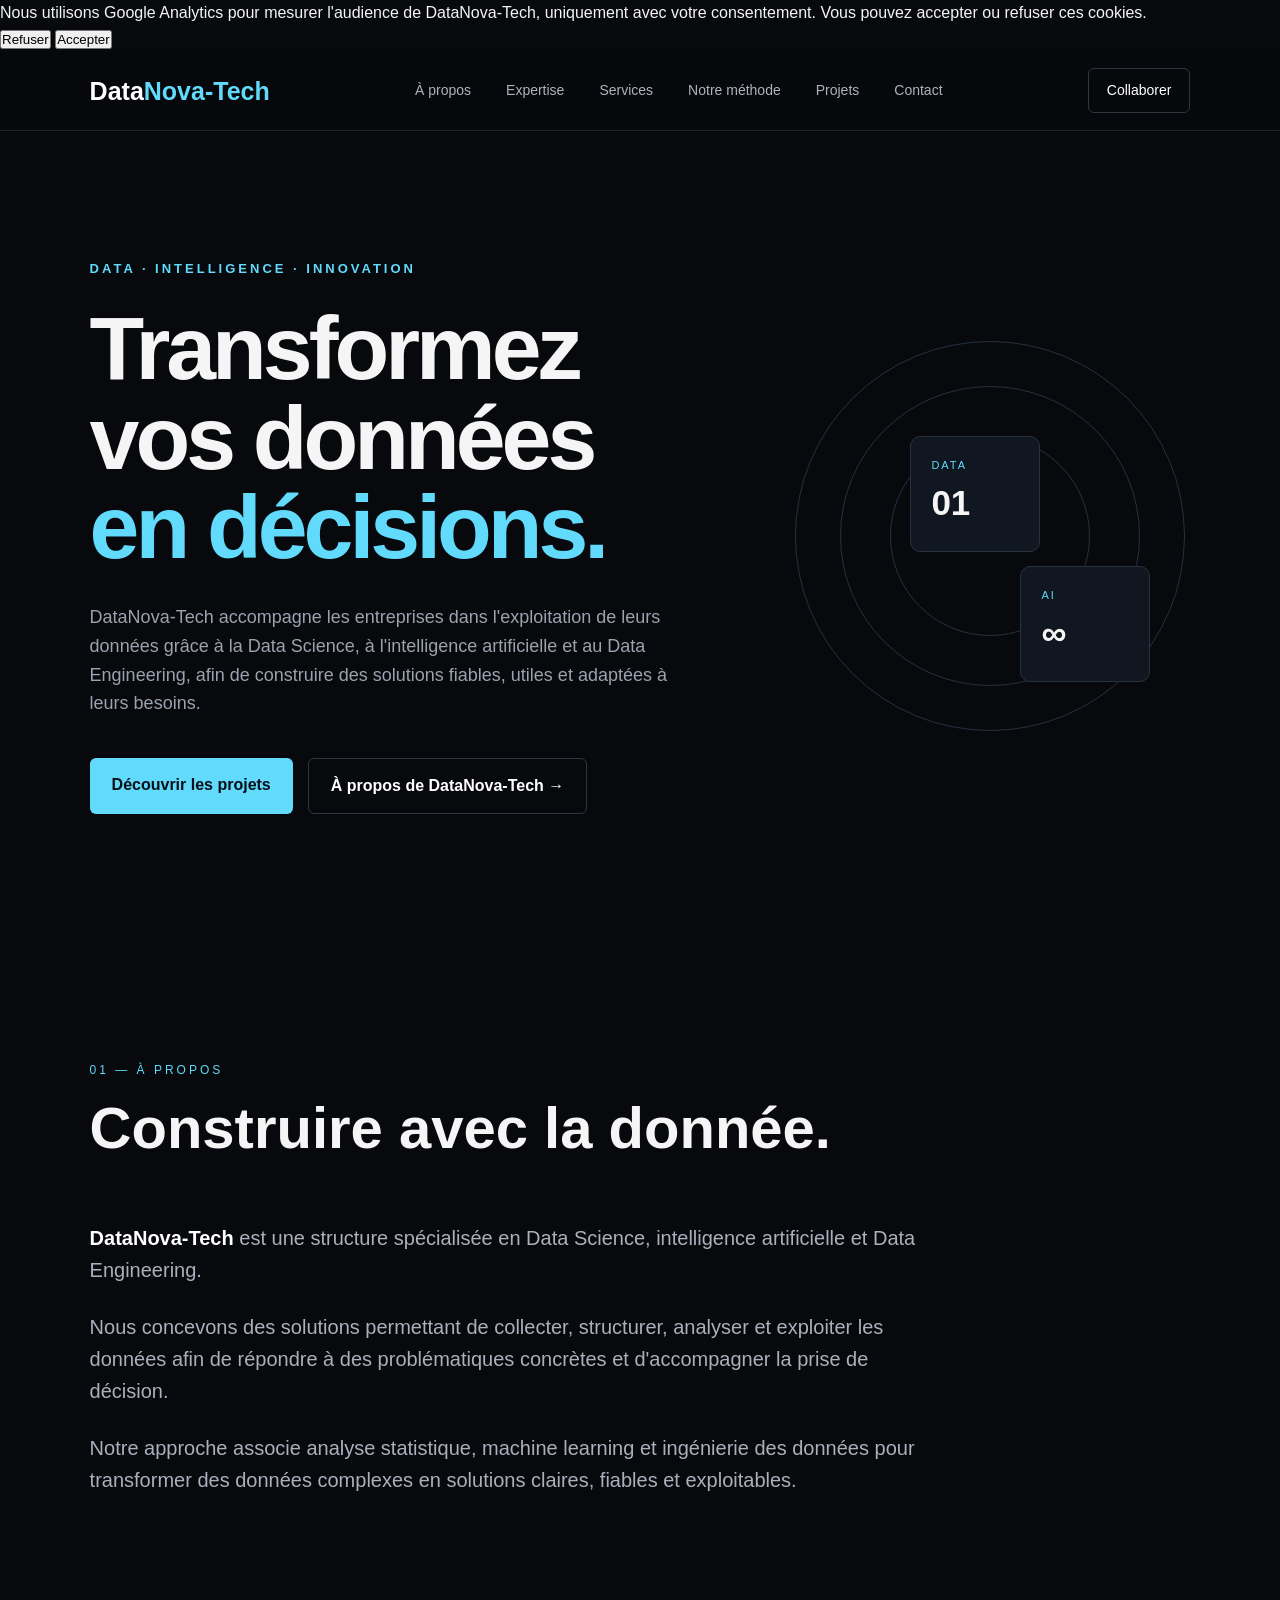
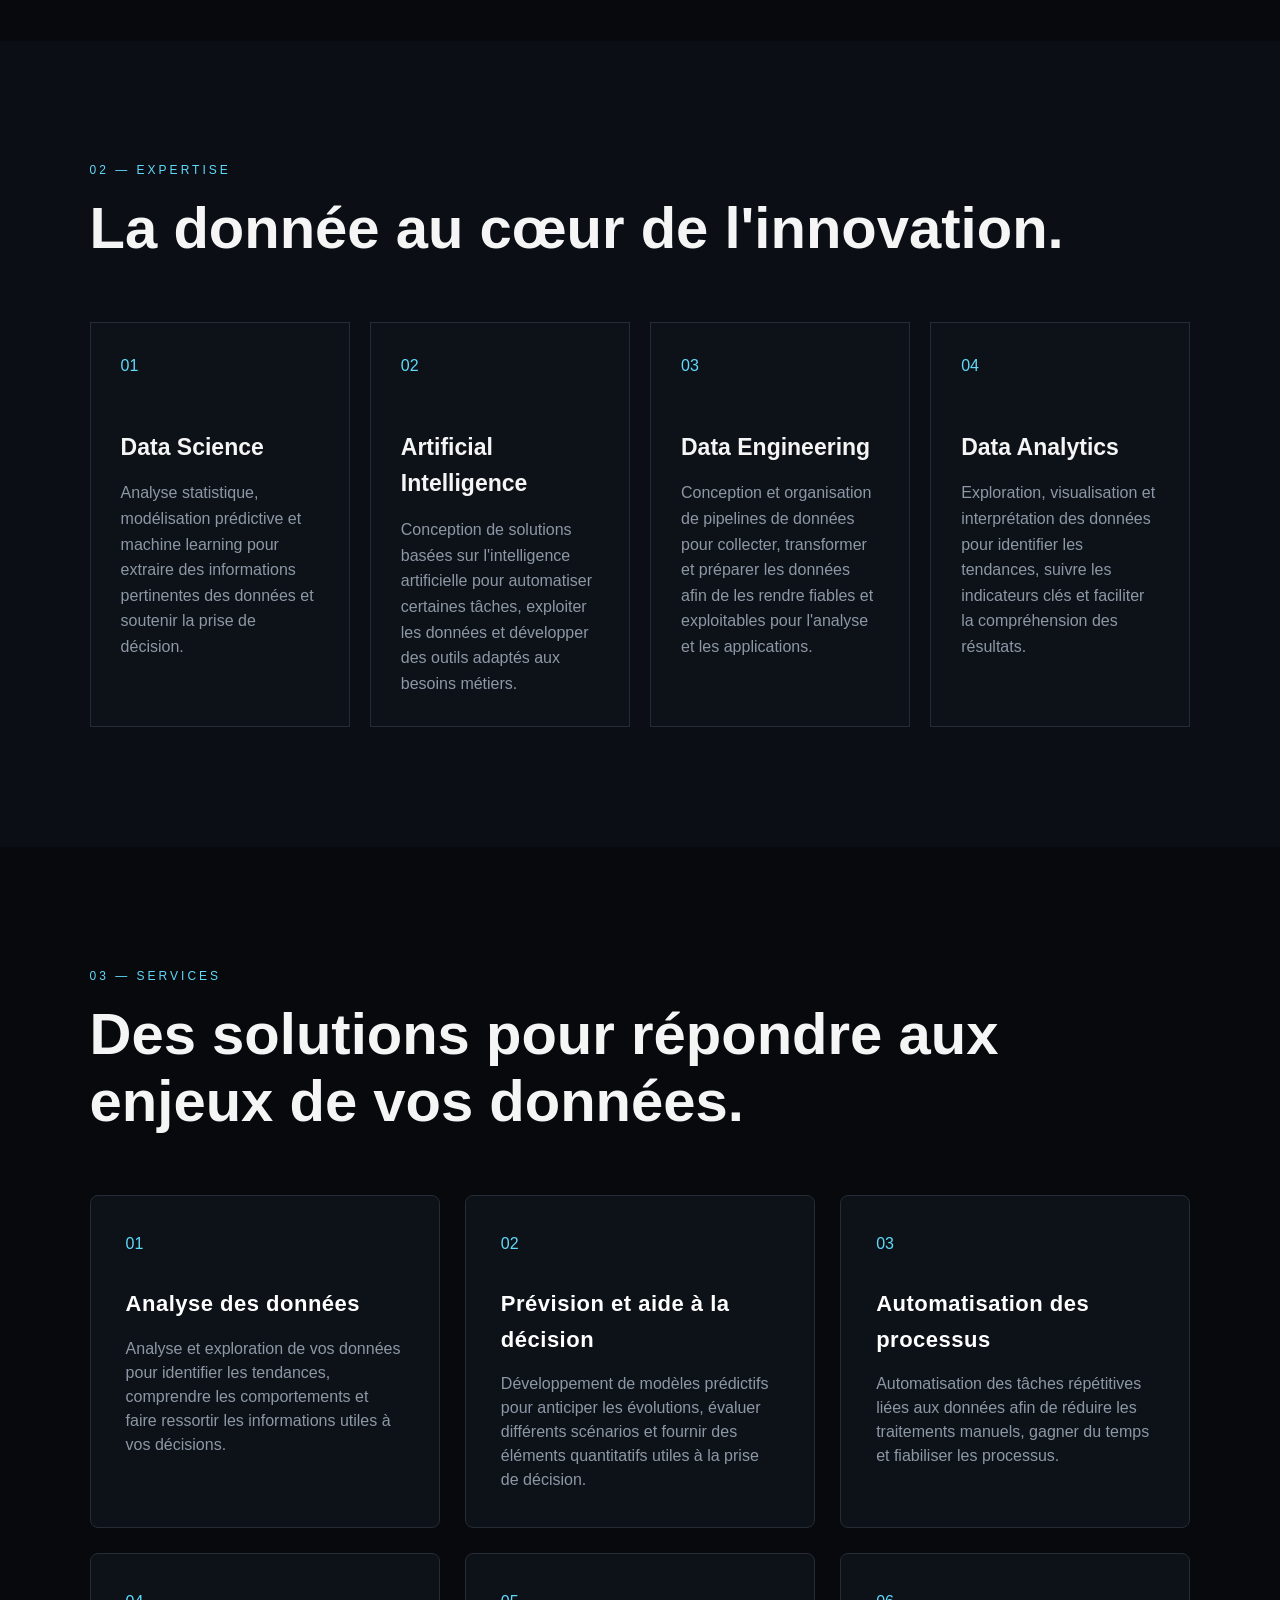
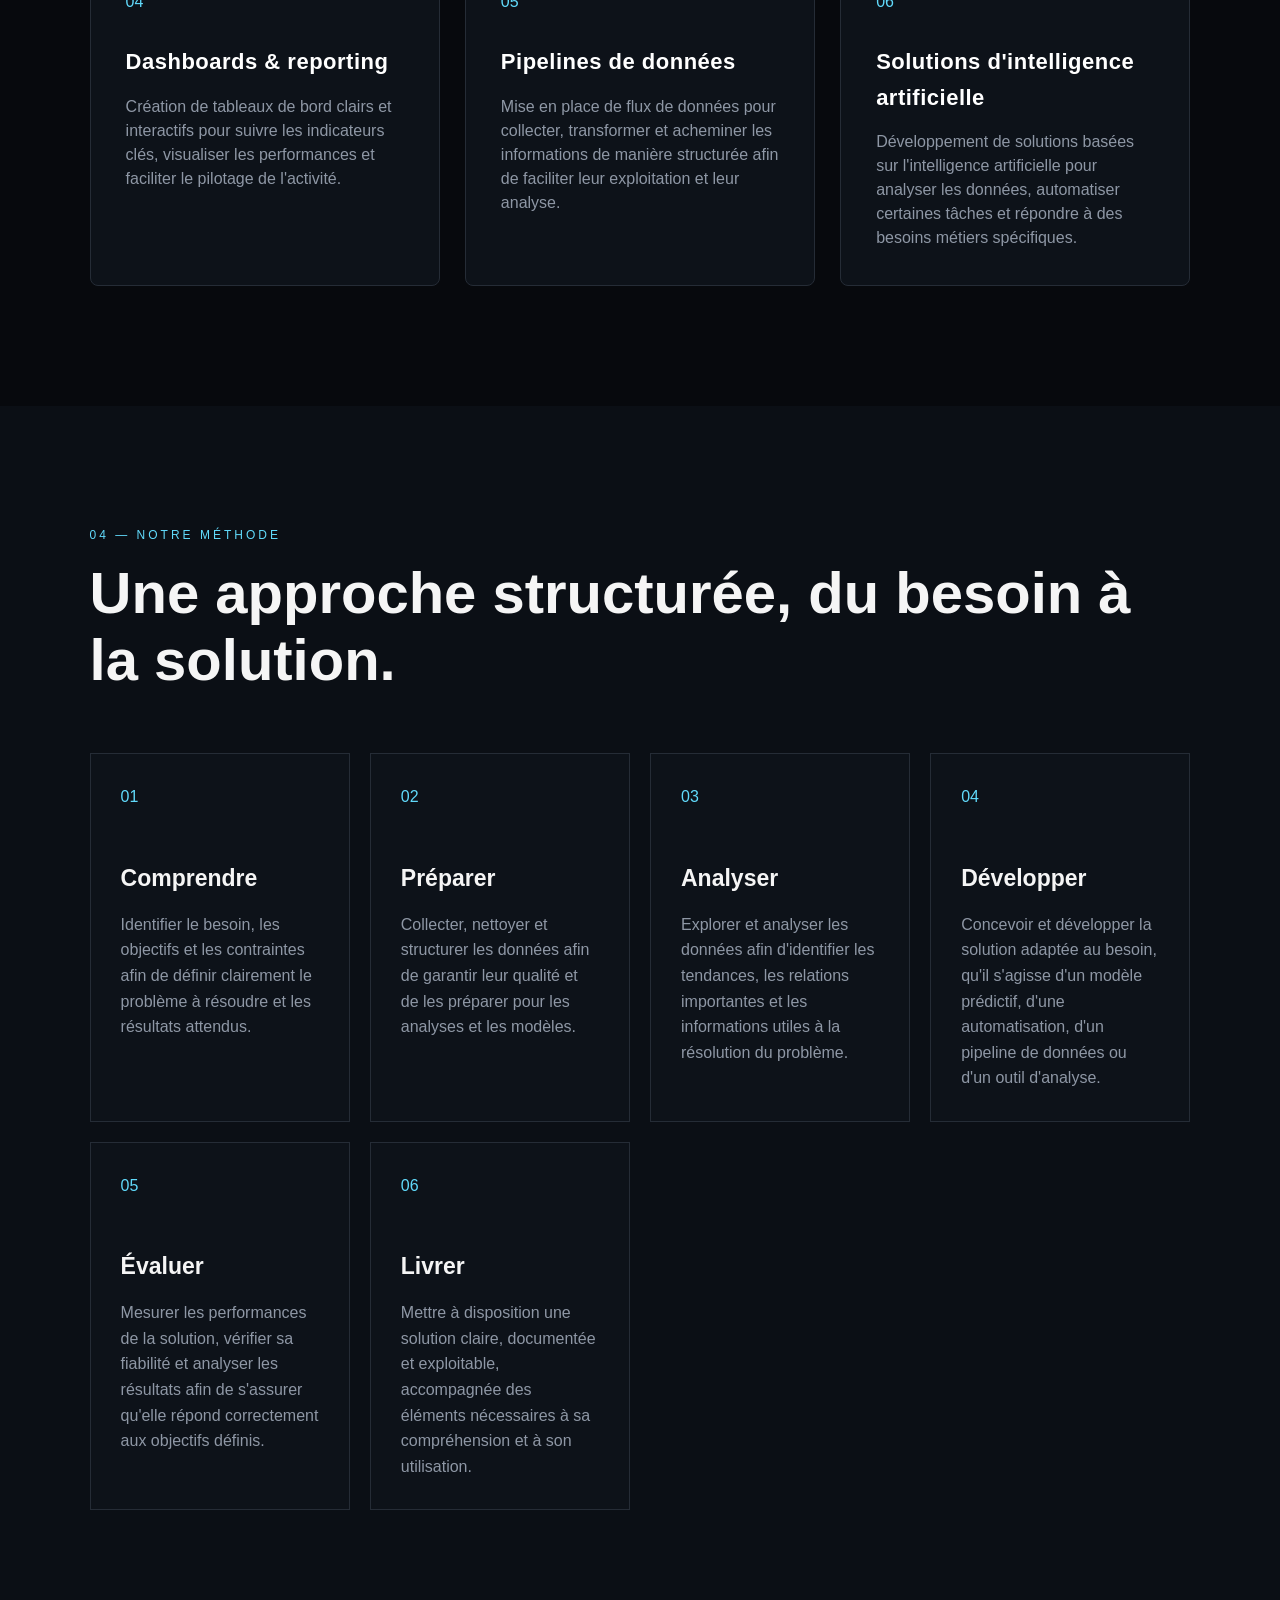
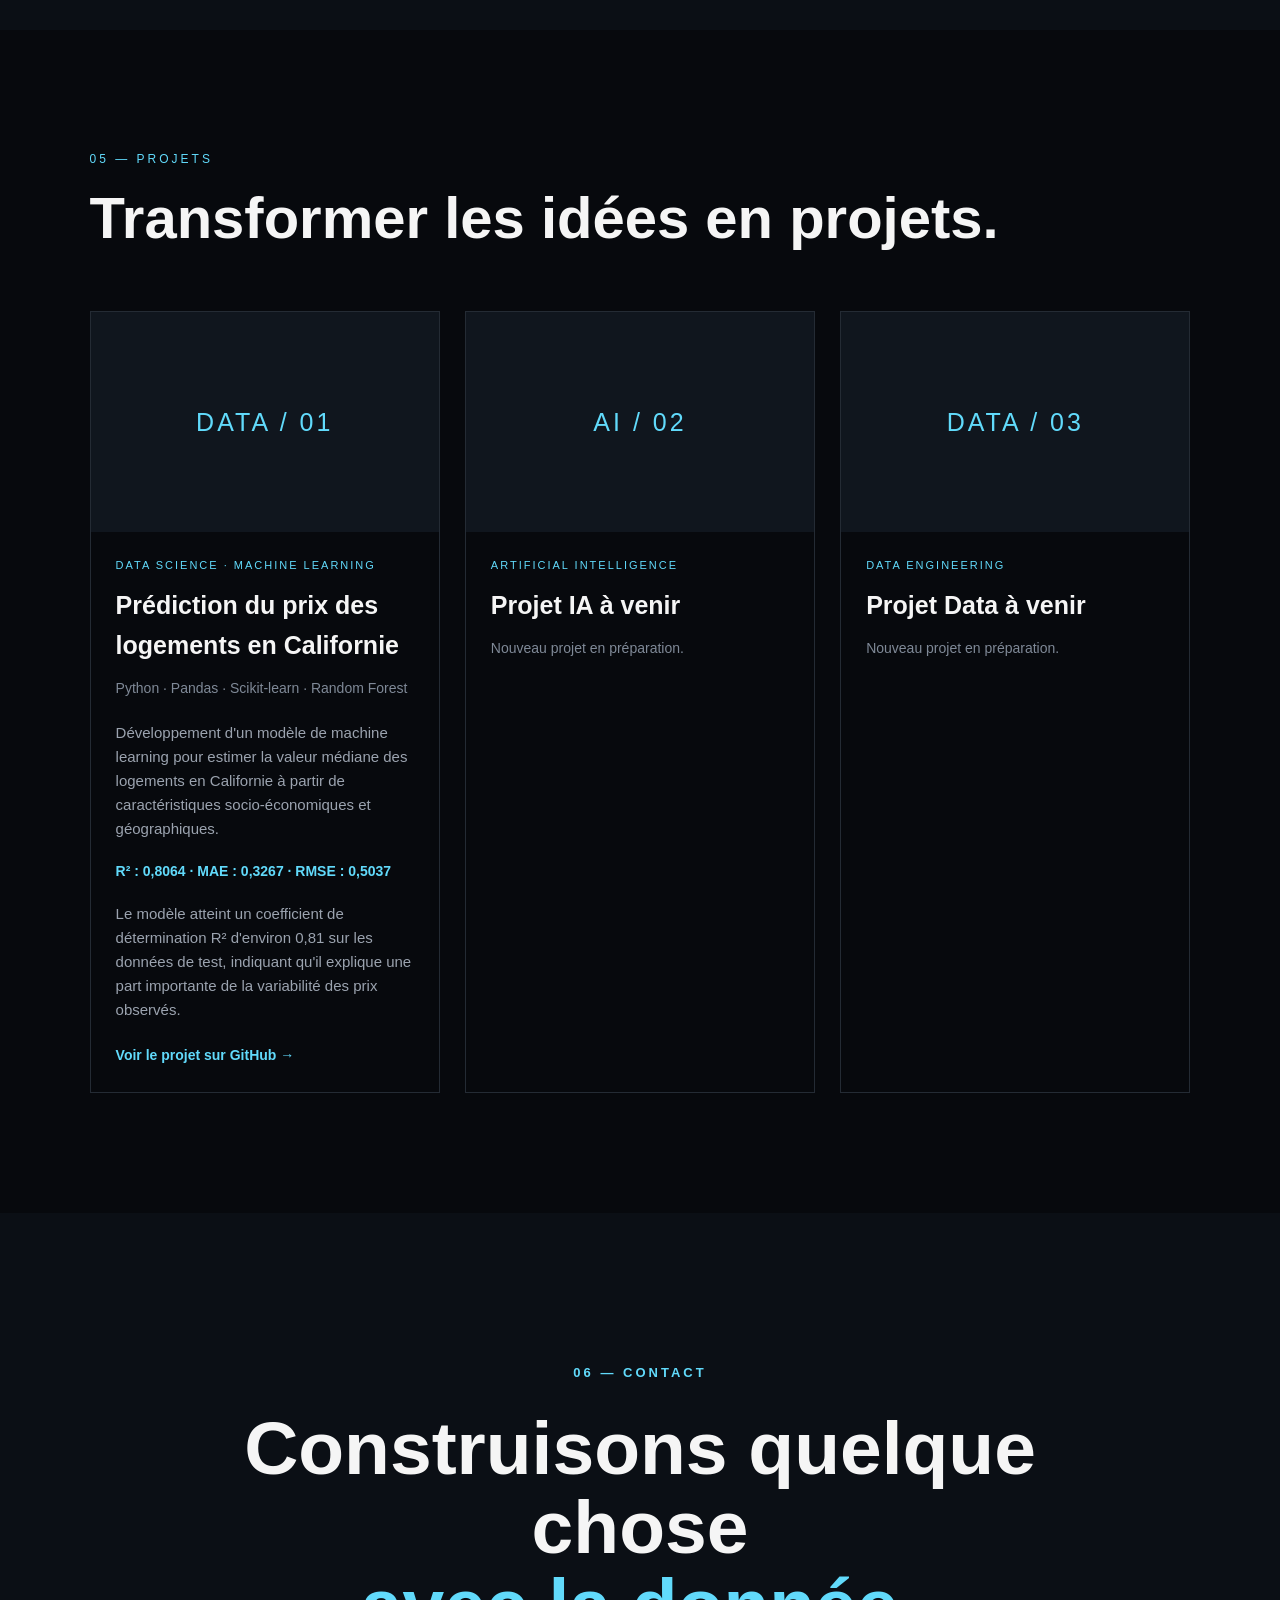
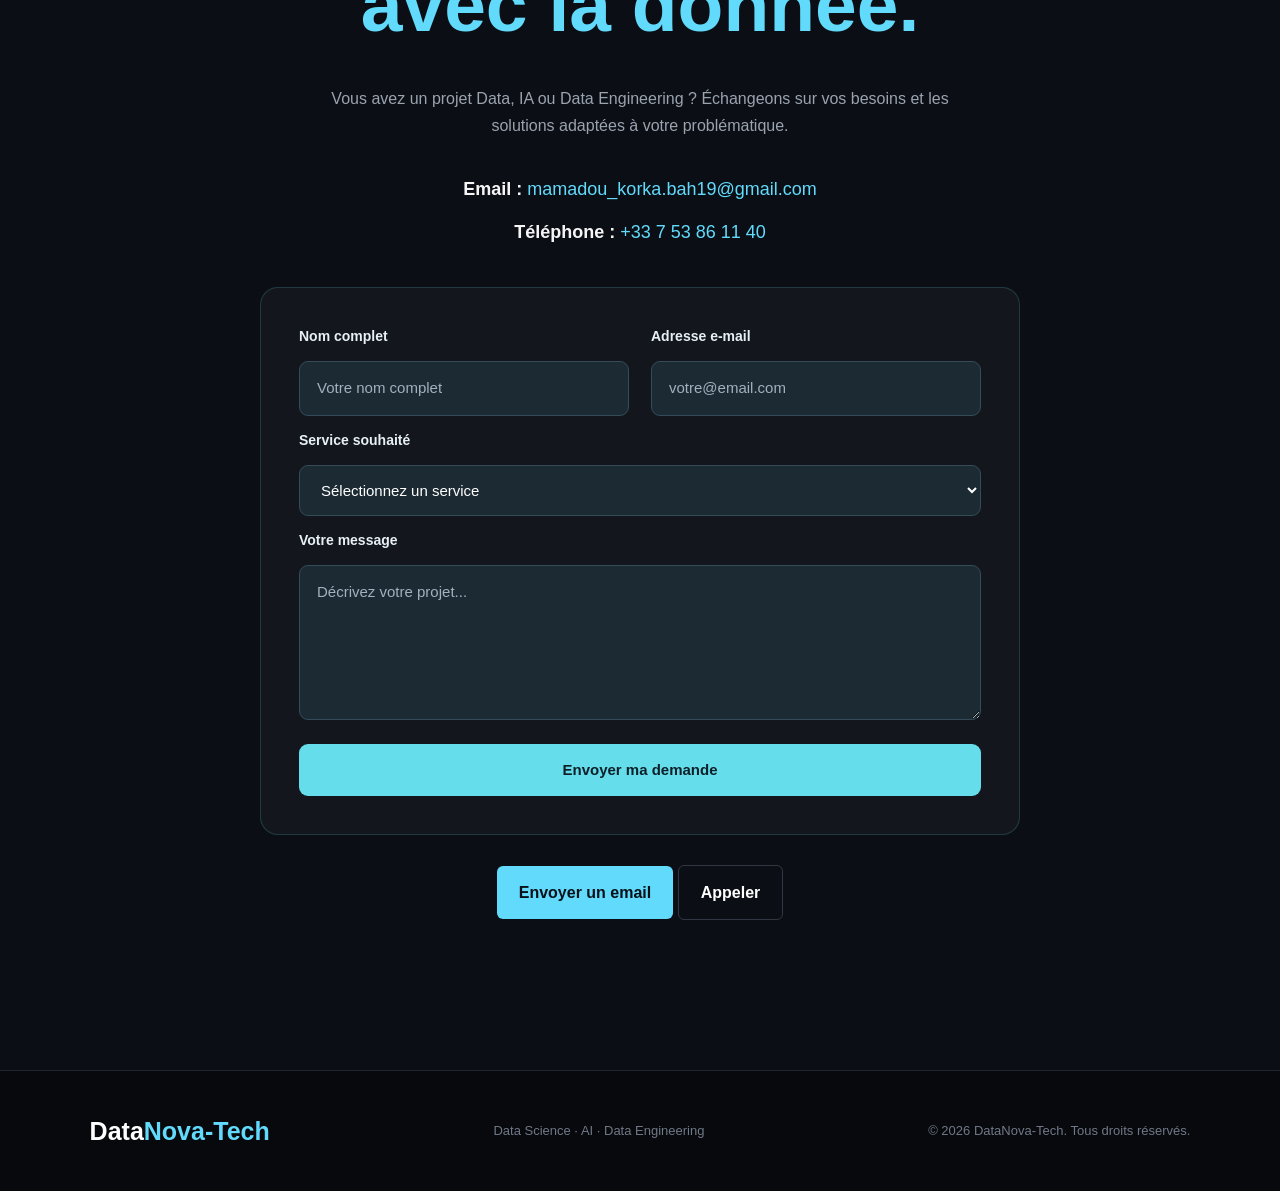
==== index.html @ f0347972 "Update print statement from 'Hello' to 'Goodbye'" ====
<!DOCTYPE html>
<html lang="fr">

<head>
    
<!-- Google Analytics : chargement après consentement -->
<script>
    window.dataLayer = window.dataLayer || [];

    function gtag() {
        dataLayer.push(arguments);
    }

    window.enableDataNovaAnalytics = function () {
        if (window.dataNovaAnalyticsLoaded) {
            return;
        }

        window.dataNovaAnalyticsLoaded = true;

        var script = document.createElement("script");
        script.async = true;
        script.src =
            "https://www.googletagmanager.com/gtag/js?id=G-7P12ZTF2XZ";

        document.head.appendChild(script);

        gtag("js", new Date());
        gtag("config", "G-7P12ZTF2XZ");
    };
</script>
    <meta charset="UTF-8">
    <meta name="viewport" content="width=device-width, initial-scale=1.0">

    <title>DataNova-Tech | Data Science & AI</title>

    <meta
        name="description"
        content="DataNova-Tech — Data Science, intelligence artificielle et Data Engineering pour transformer les données en solutions utiles et exploitables."
    >

    <meta name="author" content="Mamadou Korka Bah">

    <meta
        name="keywords"
        content="DataNova-Tech, Data Science, Intelligence Artificielle, Data Engineering, Machine Learning, Data Analytics"
    >

    <meta property="og:title" content="DataNova-Tech | Data Science & AI">

    <meta
        property="og:description"
        content="Data Science, intelligence artificielle et Data Engineering pour transformer les données en solutions utiles et exploitables."
    >

    <meta property="og:image" content="https://datanova-tech.fr/og-image.png">
    <meta property="og:url" content="https://datanova-tech.fr/">
    <meta property="og:site_name" content="DataNova-Tech">
    <meta property="og:type" content="website">

    <meta name="twitter:card" content="summary_large_image">
    <meta name="twitter:title" content="DataNova-Tech | Data Science & AI">

    <meta
        name="twitter:description"
        content="Data Science, intelligence artificielle et Data Engineering pour transformer les données en solutions utiles et exploitables."
    >

    <meta name="twitter:image" content="https://datanova-tech.fr/og-image.png">

    <link rel="icon" type="image/png" href="favicon.png">
    <link rel="canonical" href="https://datanova-tech.fr/">
    <link rel="stylesheet" href="style.css">

    <script type="application/ld+json">
        {
            "@context": "https://schema.org",
            "@type": "Organization",
            "name": "DataNova-Tech",
            "url": "https://datanova-tech.fr/",
            "logo": "https://datanova-tech.fr/favicon.png",
            "description": "DataNova-Tech est une structure spécialisée en Data Science, intelligence artificielle et Data Engineering.",
            "email": "contact@datanova-tech.fr",
            "telephone": "+33753861140"
        }
    </script>
</head>
    
<!-- BANDEAU DE CONSENTEMENT AUX COOKIES -->
<div id="cookie-banner" class="cookie-banner" hidden>
    <div class="cookie-content">
        <p>
            Nous utilisons Google Analytics pour mesurer
            l'audience de DataNova-Tech, uniquement avec
            votre consentement.
            Vous pouvez accepter ou refuser ces cookies.
        </p>

        <div class="cookie-actions">
            <button type="button" id="cookie-reject">
                Refuser
            </button>

            <button type="button" id="cookie-accept">
                Accepter
            </button>
        </div>
    </div>
</div>
<script>
    document.addEventListener("DOMContentLoaded", function () {
        const banner = document.getElementById("cookie-banner");
        const accept = document.getElementById("cookie-accept");
        const reject = document.getElementById("cookie-reject");

        const consent = localStorage.getItem("datanova-analytics-consent");

        if (consent === "accepted") {
            window.enableDataNovaAnalytics();
        } else if (consent !== "rejected") {
            banner.hidden = false;
        }

        accept.addEventListener("click", function () {
            localStorage.setItem("datanova-analytics-consent", "accepted");
            window.enableDataNovaAnalytics();
            banner.hidden = true;
        });

        reject.addEventListener("click", function () {
            localStorage.setItem("datanova-analytics-consent", "rejected");
            banner.hidden = true;
        });
    });
</script>
<body>

    <!-- NAVIGATION -->
    <header class="navbar">

        <a href="#" class="logo" aria-label="Logo DataNova-Tech">
            Data<span>Nova-Tech</span>
        </a>

        <nav id="main-nav">
            <a href="#about">À propos</a>
            <a href="#expertise">Expertise</a>
            <a href="#services">Services</a>
            <a href="#method">Notre méthode</a>
            <a href="#projects">Projets</a>
            <a href="#contact">Contact</a>
        </nav>

        <a href="#contact" class="nav-button">Collaborer</a>

        <button
            class="menu-toggle"
            type="button"
            aria-label="Ouvrir le menu"
            aria-expanded="false"
            aria-controls="main-nav"
        >
            <span></span>
            <span></span>
            <span></span>
        </button>

    </header>

    <!-- HERO -->
    <main>

        <section class="hero">

            <div class="hero-content">

                <p class="eyebrow">
                    DATA · INTELLIGENCE · INNOVATION
                </p>

                <h1>
                    Transformez vos données<br>
                    <span>en décisions.</span>
                </h1>

                <p class="hero-description">
                    DataNova-Tech accompagne les entreprises dans l'exploitation de leurs données
                    grâce à la Data Science, à l'intelligence artificielle et au Data Engineering,
                    afin de construire des solutions fiables, utiles et adaptées à leurs besoins.
                </p>

                <div class="hero-buttons">

                    <a href="#projects" class="primary-button">
                        Découvrir les projets
                    </a>

                    <a href="#about" class="secondary-button">
                        À propos de DataNova-Tech →
                    </a>

                </div>

            </div>

            <div class="data-animation">

                <div class="circle circle-1"></div>
                <div class="circle circle-2"></div>
                <div class="circle circle-3"></div>

                <div class="data-card">
                    <span>DATA</span>
                    <strong>01</strong>
                </div>

                <div class="data-card card-2">
                    <span>AI</span>
                    <strong>∞</strong>
                </div>

            </div>

        </section>

        <!-- ABOUT -->
        <section id="about" class="section">

            <div class="section-title">
                <p>01 — À PROPOS</p>
                <h2>Construire avec la donnée.</h2>
            </div>

            <div class="about-content">

                <p>
                    <strong>DataNova-Tech</strong> est une structure spécialisée en Data Science,
                    intelligence artificielle et Data Engineering.
                </p>

                <p>
                    Nous concevons des solutions permettant de collecter, structurer, analyser
                    et exploiter les données afin de répondre à des problématiques concrètes
                    et d'accompagner la prise de décision.
                </p>

                <p>
                    Notre approche associe analyse statistique, machine learning et ingénierie
                    des données pour transformer des données complexes en solutions claires,
                    fiables et exploitables.
                </p>

            </div>

        </section>

        <!-- EXPERTISE -->
        <section id="expertise" class="section dark-section">

            <div class="section-title">
                <p>02 — EXPERTISE</p>
                <h2>La donnée au cœur de l'innovation.</h2>
            </div>

            <div class="cards">

                <article class="card">

                    <div class="card-number">
                        01
                    </div>

                    <h3>Data Science</h3>

                    <p>
                        Analyse statistique, modélisation prédictive et machine learning
                        pour extraire des informations pertinentes des données et soutenir
                        la prise de décision.
                    </p>

                </article>

                <article class="card">

                    <div class="card-number">
                        02
                    </div>

                    <h3>Artificial Intelligence</h3>

                    <p>
                        Conception de solutions basées sur l'intelligence artificielle
                        pour automatiser certaines tâches, exploiter les données
                        et développer des outils adaptés aux besoins métiers.
                    </p>

                </article>

                <article class="card">

                    <div class="card-number">
                        03
                    </div>

                    <h3>Data Engineering</h3>

                    <p>
                        Conception et organisation de pipelines de données pour collecter,
                        transformer et préparer les données afin de les rendre fiables
                        et exploitables pour l'analyse et les applications.
                    </p>

                </article>

                <article class="card">

                    <div class="card-number">
                        04
                    </div>

                    <h3>Data Analytics</h3>

                    <p>
                        Exploration, visualisation et interprétation des données
                        pour identifier les tendances, suivre les indicateurs clés
                        et faciliter la compréhension des résultats.
                    </p>

                </article>

            </div>

        </section>

        <!-- SERVICES -->
        <section id="services" class="section">

            <div class="section-title">
                <p>03 — SERVICES</p>
                <h2>Des solutions pour répondre aux enjeux de vos données.</h2>
            </div>

            <div class="services-grid">

                <article class="service-card">

                    <div class="card-number">
                        01
                    </div>

                    <h3>Analyse des données</h3>

                    <p>
                        Analyse et exploration de vos données pour identifier les tendances,
                        comprendre les comportements et faire ressortir les informations
                        utiles à vos décisions.
                    </p>

                </article>

                <article class="service-card">

                    <div class="card-number">
                        02
                    </div>

                    <h3>Prévision et aide à la décision</h3>

                    <p>
                        Développement de modèles prédictifs pour anticiper les évolutions,
                        évaluer différents scénarios et fournir des éléments quantitatifs
                        utiles à la prise de décision.
                    </p>

                </article>

                <article class="service-card">

                    <div class="card-number">
                        03
                    </div>

                    <h3>Automatisation des processus</h3>

                    <p>
                        Automatisation des tâches répétitives liées aux données afin de
                        réduire les traitements manuels, gagner du temps et fiabiliser
                        les processus.
                    </p>

                </article>

                <article class="service-card">

                    <div class="card-number">
                        04
                    </div>

                    <h3>Dashboards & reporting</h3>

                    <p>
                        Création de tableaux de bord clairs et interactifs pour suivre
                        les indicateurs clés, visualiser les performances et faciliter
                        le pilotage de l'activité.
                    </p>

                </article>

                <article class="service-card">

                    <div class="card-number">
                        05
                    </div>

                    <h3>Pipelines de données</h3>

                    <p>
                        Mise en place de flux de données pour collecter, transformer
                        et acheminer les informations de manière structurée afin de
                        faciliter leur exploitation et leur analyse.
                    </p>

                </article>

                <article class="service-card">

                    <div class="card-number">
                        06
                    </div>

                    <h3>Solutions d'intelligence artificielle</h3>

                    <p>
                        Développement de solutions basées sur l'intelligence artificielle
                        pour analyser les données, automatiser certaines tâches et répondre
                        à des besoins métiers spécifiques.
                    </p>

                </article>

            </div>

        </section>

        <!-- METHOD -->
        <section id="method" class="section dark-section">

            <div class="section-title">
                <p>04 — NOTRE MÉTHODE</p>
                <h2>Une approche structurée, du besoin à la solution.</h2>
            </div>

            <div class="cards">

                <article class="card">

                    <div class="card-number">
                        01
                    </div>

                    <h3>Comprendre</h3>

                    <p>
                        Identifier le besoin, les objectifs et les contraintes afin de
                        définir clairement le problème à résoudre et les résultats attendus.
                    </p>

                </article>

                <article class="card">

                    <div class="card-number">
                        02
                    </div>

                    <h3>Préparer</h3>

                    <p>
                        Collecter, nettoyer et structurer les données afin de garantir
                        leur qualité et de les préparer pour les analyses et les modèles.
                    </p>

                </article>

                <article class="card">

                    <div class="card-number">
                        03
                    </div>

                    <h3>Analyser</h3>

                    <p>
                        Explorer et analyser les données afin d'identifier les tendances,
                        les relations importantes et les informations utiles à la résolution
                        du problème.
                    </p>

                </article>

                <article class="card">

                    <div class="card-number">
                        04
                    </div>

                    <h3>Développer</h3>

                    <p>
                        Concevoir et développer la solution adaptée au besoin,
                        qu'il s'agisse d'un modèle prédictif, d'une automatisation,
                        d'un pipeline de données ou d'un outil d'analyse.
                    </p>

                </article>

                <article class="card">

                    <div class="card-number">
                        05
                    </div>

                    <h3>Évaluer</h3>

                    <p>
                        Mesurer les performances de la solution, vérifier sa fiabilité
                        et analyser les résultats afin de s'assurer qu'elle répond
                        correctement aux objectifs définis.
                    </p>

                </article>

                <article class="card">

                    <div class="card-number">
                        06
                    </div>

                    <h3>Livrer</h3>

                    <p>
                        Mettre à disposition une solution claire, documentée et exploitable,
                        accompagnée des éléments nécessaires à sa compréhension
                        et à son utilisation.
                    </p>

                </article>

            </div>

        </section>

        <!-- PROJECTS -->
        <section id="projects" class="section">

            <div class="section-title">
                <p>05 — PROJETS</p>
                <h2>Transformer les idées en projets.</h2>
            </div>

            <div class="project-grid">

                <article class="project">

                    <div class="project-image">
                        DATA / 01
                    </div>

                    <div class="project-info">

                        <p>
                            DATA SCIENCE · MACHINE LEARNING
                        </p>

                        <h3>
                            Prédiction du prix des logements en Californie
                        </h3>

                        <span>
                            Python · Pandas · Scikit-learn · Random Forest
                        </span>

                        <p class="project-description">
                            Développement d'un modèle de machine learning pour estimer
                            la valeur médiane des logements en Californie à partir de
                            caractéristiques socio-économiques et géographiques.
                        </p>

                        <p class="project-result">
                            R² : 0,8064 · MAE : 0,3267 · RMSE : 0,5037
                        </p>

                        <p class="project-description">
                            Le modèle atteint un coefficient de détermination R² d'environ 0,81
                            sur les données de test, indiquant qu'il explique une part importante
                            de la variabilité des prix observés.
                        </p>

                        <a
                            href="https://github.com/Datanova450/datanova/blob/main/California_Housing_Price_Prediction%20(2).ipynb"
                            target="_blank"
                            rel="noopener noreferrer"
                            class="project-link"
                        >
                            Voir le projet sur GitHub →
                        </a>

                    </div>

                </article>

                <article class="project">

                    <div class="project-image">
                        AI / 02
                    </div>

                    <div class="project-info">

                        <p>
                            ARTIFICIAL INTELLIGENCE
                        </p>

                        <h3>
                            Projet IA à venir
                        </h3>

                        <span>
                            Nouveau projet en préparation.
                        </span>

                    </div>

                </article>

                <article class="project">

                    <div class="project-image">
                        DATA / 03
                    </div>

                    <div class="project-info">

                        <p>
                            DATA ENGINEERING
                        </p>

                        <h3>
                            Projet Data à venir
                        </h3>

                        <span>
                            Nouveau projet en préparation.
                        </span>

                    </div>

                </article>

            </div>

        </section>

        <!-- CONTACT -->
        <section id="contact" class="contact-section">

            <p class="eyebrow">
                06 — CONTACT
            </p>

            <h2>
                Construisons quelque chose
                <span>avec la donnée.</span>
            </h2>

            <p class="contact-description">
                Vous avez un projet Data, IA ou Data Engineering ?
                Échangeons sur vos besoins et les solutions adaptées à votre problématique.
            </p>

            <div class="contact-info">

                <p>
                    <strong>Email :</strong>
                    <a href="mailto:mamadou_korka.bah19@gmail.com">
                        mamadou_korka.bah19@gmail.com
                    </a>
                </p>

                <p>
                    <strong>Téléphone :</strong>
                    <a href="tel:+33753861140">
                        +33 7 53 86 11 40
                    </a>
                </p>

            </div>

            <!-- FORMULAIRE DE CONTACT DATANOVA-TECH -->
            <form
                action="https://formspree.io/f/xbgdqvzv"
                method="POST"
                class="contact-form"
            >

                <label for="contact-name">
                    Nom complet
                </label>

                <input
                    type="text"
                    id="contact-name"
                    name="name"
                    placeholder="Votre nom complet"
                    autocomplete="name"
                    required
                >

                <label for="contact-email">
                    Adresse e-mail
                </label>

                <input
                    type="email"
                    id="contact-email"
                    name="email"
                    placeholder="votre@email.com"
                    autocomplete="email"
                    required
                >

                <label for="contact-service">
                    Service souhaité
                </label>

                <select
                    id="contact-service"
                    name="service"
                    required
                >
                    <option value="" disabled selected>
                        Sélectionnez un service
                    </option>

                    <option value="Data Science">
                        Data Science
                    </option>

                    <option value="Data Engineering">
                        Data Engineering
                    </option>

                    <option value="Machine Learning">
                        Machine Learning
                    </option>

                    <option value="Tableaux de bord">
                        Tableaux de bord
                    </option>

                    <option value="Autre">
                        Autre demande
                    </option>
                </select>

                <label for="contact-message">
                    Votre message
                </label>

                <textarea
                    id="contact-message"
                    name="message"
                    rows="5"
                    placeholder="Décrivez votre projet..."
                    required
                ></textarea>

                <button
                    type="submit"
                    class="primary-button"
                >
                    Envoyer ma demande
                </button>

            </form>

            <a
                href="mailto:contact@datanova-tech.fr"
                class="primary-button"
            >
                Envoyer un email
            </a>

            <a
                href="tel:+33753861140"
                class="secondary-button"
            >
                Appeler
            </a>

        </section>

    </main>

    <!-- FOOTER -->
    <footer>

        <div class="logo" aria-label="Logo DataNova-Tech">
            Data<span>Nova-Tech</span>
        </div>

        <p>
            Data Science · AI · Data Engineering
        </p>

        <p>
            © 2026 DataNova-Tech. Tous droits réservés.
        </p>

    </footer>

    <script src="script.js"></script>

</body>

</html>
---- style.css ----
/* RESET */
* {
    margin: 0;
    padding: 0;
    box-sizing: border-box;
}

html {
    scroll-behavior: smooth;
}

body {
    font-family: "Inter", Arial, Helvetica, sans-serif;
    background: #07090d;
    color: #f5f5f5;
    line-height: 1.6;
}


/* NAVBAR */
.navbar {
    height: 80px;
    padding: 0 7%;
    display: flex;
    align-items: center;
    justify-content: space-between;
    border-bottom: 1px solid #1d222b;
    position: sticky;
    top: 0;
    z-index: 100;
    background: rgba(7, 9, 13, 0.9);
    backdrop-filter: blur(12px);
}

.logo {
    font-size: 25px;
    font-weight: 800;
    color: white;
    text-decoration: none;
}

.logo span {
    color: #61dafb;
}

nav {
    display: flex;
    gap: 35px;
}

nav a {
    color: #aeb4bf;
    text-decoration: none;
    font-size: 14px;
    transition: 0.3s;
}

nav a:hover {
    color: white;
}

.nav-button {
    text-decoration: none;
    color: white;
    border: 1px solid #303642;
    padding: 10px 18px;
    border-radius: 6px;
    font-size: 14px;
}


/* HERO */
.hero {
    min-height: 90vh;
    padding: 100px 7%;
    display: flex;
    align-items: center;
    justify-content: space-between;
    gap: 60px;
    overflow: hidden;
}

.hero-content {
    max-width: 700px;
}

.eyebrow {
    color: #61dafb;
    font-size: 13px;
    font-weight: bold;
    letter-spacing: 3px;
    margin-bottom: 25px;
}

.hero h1 {
    font-size: clamp(50px, 7vw, 90px);
    line-height: 1;
    letter-spacing: -4px;
    margin-bottom: 30px;
}

.hero h1 span {
    color: #61dafb;
}

.hero-description {
    color: #9ba3af;
    font-size: 18px;
    max-width: 620px;
    margin-bottom: 40px;
}

.hero-buttons {
    display: flex;
    gap: 15px;
    flex-wrap: wrap;
}

.primary-button,
.secondary-button {
    display: inline-block;
    padding: 14px 22px;
    border-radius: 6px;
    text-decoration: none;
    font-weight: bold;
}

.primary-button {
    background: #61dafb;
    color: #071018;
}

.secondary-button {
    border: 1px solid #303642;
    color: white;
}


/* ANIMATION DATA */
.data-animation {
    width: 400px;
    height: 400px;
    position: relative;
    flex-shrink: 0;
}

.circle {
    position: absolute;
    border: 1px solid #26313e;
    border-radius: 50%;
    left: 50%;
    top: 50%;
    transform: translate(-50%, -50%);
}

.circle-1 {
    width: 200px;
    height: 200px;
}

.circle-2 {
    width: 300px;
    height: 300px;
}

.circle-3 {
    width: 390px;
    height: 390px;
}

.data-card {
    position: absolute;
    top: 100px;
    left: 120px;
    padding: 20px;
    width: 130px;
    background: #111720;
    border: 1px solid #29323d;
    border-radius: 10px;
    display: flex;
    flex-direction: column;
}

.data-card span {
    font-size: 11px;
    color: #61dafb;
    letter-spacing: 2px;
}

.data-card strong {
    font-size: 35px;
}

.card-2 {
    top: 230px;
    left: 230px;
}


/* SECTIONS */
.section {
    padding: 120px 7%;
}

.dark-section {
    background: #0b0f15;
}

.section-title {
    margin-bottom: 60px;
}

.section-title p {
    color: #61dafb;
    font-size: 12px;
    letter-spacing: 3px;
    margin-bottom: 15px;
}

.section-title h2 {
    font-size: clamp(35px, 5vw, 58px);
    line-height: 1.15;
    font-weight: 700;
    color: #f5f5f5;
}


/* ABOUT */
.about-content {
    max-width: 850px;
}

.about-content p {
    color: #aab1bd;
    font-size: 20px;
    margin-bottom: 25px;
}

.about-content strong {
    color: white;
}


/* EXPERTISE CARDS */
.cards {
    display: grid;
    grid-template-columns: repeat(4, 1fr);
    gap: 20px;
}

.card {
    min-height: 280px;
    padding: 30px;
    border: 1px solid #252c36;
    background: #0d1219;
    transition: 0.3s;
}

.card:hover {
    transform: translateY(-8px);
    border-color: #61dafb;
}

.card-number {
    color: #61dafb;
    margin-bottom: 50px;
}

.card h3 {
    font-size: 23px;
    margin-bottom: 15px;
}

.card p {
    color: #8e97a5;
}


/* SERVICES */
.services-grid {
    display: grid;
    grid-template-columns: repeat(3, 1fr);
    gap: 25px;
    margin-top: 40px;
}

.service-card {
    background: #0d1219;
    border: 1px solid #252c36;
    padding: 35px;
    border-radius: 8px;
    transition: 0.3s ease;
    min-height: 240px;
}

.service-card .card-number {
    margin-bottom: 30px;
}

.service-card:hover {
    transform: translateY(-6px);
    border-color: #61dafb;
    background: #10161e;
}

.service-card h3 {
    font-size: 22px;
    margin-bottom: 15px;
    color: white;
    letter-spacing: 0.5px;
}

.service-card p {
    color: #8e97a5;
    font-size: 16px;
    line-height: 1.5;
}


/* PROJECTS */
.project-grid {
    display: grid;
    grid-template-columns: repeat(3, 1fr);
    gap: 25px;
}

.project {
    border: 1px solid #242b34;
    overflow: hidden;
}

.project-image {
    height: 220px;
    background: #10161e;
    display: flex;
    align-items: center;
    justify-content: center;
    color: #61dafb;
    font-size: 25px;
    letter-spacing: 3px;
}

.project-info {
    padding: 25px;
}

.project-info p {
    color: #61dafb;
    font-size: 11px;
    letter-spacing: 2px;
}

.project-info h3 {
    margin: 10px 0;
    font-size: 25px;
}

.project-info span {
    color: #7f8997;
    font-size: 14px;
}

.project-description {
    color: #9ba3af !important;
    font-size: 15px !important;
    line-height: 1.6;
    letter-spacing: 0 !important;
    margin-top: 20px;
}

.project-result {
    color: #61dafb !important;
    font-size: 14px !important;
    font-weight: 600;
    line-height: 1.5;
    letter-spacing: 0 !important;
    margin-top: 20px;
}

.project-link {
    display: inline-block;
    margin-top: 22px;
    color: #61dafb;
    text-decoration: none;
    font-size: 14px;
    font-weight: 600;
    transition: 0.3s ease;
}

.project-link:hover {
    color: white;
}


/* CONTACT */
.contact-section {
    padding: 150px 7%;
    text-align: center;
    background: #0b0f15;
}

.contact-section h2 {
    max-width: 900px;
    margin: 0 auto 40px;
    font-size: clamp(40px, 6vw, 75px);
    line-height: 1.05;
}

.contact-description {
    max-width: 650px;
    margin: 25px auto 35px;
    color: #9ba3af;
    font-size: 16px;
    line-height: 1.7;
}

.contact-section h2 span {
    color: #61dafb;
    display: block;
}

.contact-info p {
    font-size: 18px;
    margin-bottom: 15px;
}

.contact-info a {
    color: #61dafb;
    text-decoration: none;
}


/* FOOTER */
footer {
    padding: 40px 7%;
    border-top: 1px solid #202630;
    display: flex;
    justify-content: space-between;
    align-items: center;
    gap: 20px;
}

footer p {
    color: #707987;
    font-size: 13px;
}


/* MOBILE MENU BUTTON */
.menu-toggle {
    display: none;
    width: 44px;
    height: 44px;
    padding: 0;
    background: transparent;
    border: 1px solid #303642;
    border-radius: 6px;
    cursor: pointer;
    align-items: center;
    justify-content: center;
    flex-direction: column;
    gap: 5px;
}

.menu-toggle span {
    display: block;
    width: 20px;
    height: 2px;
    background: #f5f5f5;
    border-radius: 2px;
    transition: 0.3s ease;
}


/* RESPONSIVE */
@media (max-width: 900px) {

    nav {
        position: absolute;
        top: 80px;
        left: 0;
        width: 100%;
        padding: 25px 7%;
        background: rgba(7, 9, 13, 0.98);
        border-bottom: 1px solid #1d222b;
        flex-direction: column;
        align-items: flex-start;
        gap: 0;

        opacity: 0;
        visibility: hidden;
        transform: translateY(-10px);
        transition: opacity 0.3s ease, transform 0.3s ease, visibility 0.3s;
    }

    nav.active {
        opacity: 1;
        visibility: visible;
        transform: translateY(0);
    }

    nav a {
        width: 100%;
        padding: 14px 0;
        border-bottom: 1px solid #1d222b;
        font-size: 15px;
    }

    nav a:last-child {
        border-bottom: none;
    }

    .menu-toggle {
        display: flex;
    }

    .nav-button {
        display: none;
    }

    .hero {
        flex-direction: column;
        align-items: flex-start;
        padding-top: 80px;
        padding-bottom: 80px;
    }

    .hero-content {
        width: 100%;
    }

    .hero h1 {
        font-size: clamp(48px, 10vw, 70px);
        letter-spacing: -3px;
    }

    .hero-description {
        font-size: 17px;
    }

    .data-animation {
        align-self: center;
        transform: scale(0.8);
        margin-top: 20px;
    }

    .cards {
        grid-template-columns: repeat(2, 1fr);
    }

    .services-grid {
        grid-template-columns: 1fr;
    }

    .project-grid {
        grid-template-columns: 1fr;
    }
}


@media (max-width: 600px) {

    .navbar {
        height: 70px;
        padding: 0 6%;
    }

    nav {
        top: 70px;
    }

    .logo {
        font-size: 22px;
    }

    .hero {
        min-height: auto;
        padding: 70px 6% 80px;
        gap: 30px;
    }

    .eyebrow {
        font-size: 11px;
        letter-spacing: 2px;
        margin-bottom: 20px;
    }

    .hero h1 {
        font-size: clamp(42px, 13vw, 58px);
        letter-spacing: -2.5px;
        line-height: 1.02;
    }

    .hero-description {
        font-size: 16px;
        line-height: 1.6;
        margin-bottom: 30px;
    }

    .hero-buttons {
        flex-direction: column;
        width: 100%;
    }

    .primary-button,
    .secondary-button {
        width: 100%;
        text-align: center;
    }

    .data-animation {
        width: 300px;
        height: 300px;
        transform: scale(0.7);
        transform-origin: center;
        margin: 0 auto;
    }

    .section {
        padding: 80px 6%;
    }

    .section-title {
        margin-bottom: 40px;
    }

    .section-title h2 {
        font-size: clamp(32px, 9vw, 45px);
    }

    .about-content p {
        font-size: 17px;
    }

    .cards {
        grid-template-columns: 1fr;
        gap: 16px;
    }

    .card {
        min-height: auto;
        padding: 25px;
    }

    .card-number {
        margin-bottom: 30px;
    }

    .services-grid {
        gap: 16px;
    }

    .service-card {
        min-height: auto;
        padding: 25px;
    }

    .project-grid {
        gap: 16px;
    }

    .project-image {
        height: 180px;
    }

    .project-info {
        padding: 22px;
    }

    .project-info h3 {
        font-size: 22px;
    }

    .contact-section {
        padding: 90px 6%;
    }

    .contact-section h2 {
        font-size: clamp(38px, 11vw, 55px);
    }

    footer {
        padding: 30px 6%;
        flex-direction: column;
        text-align: center;
    }
}

/* =========================================
   DATANOVA-TECH — FORMULAIRE DE CONTACT
   ========================================= */

.contact-section .contact-form {
    width: 100%;
    max-width: 760px;
    margin: 40px auto 30px;
    padding: 38px;
    display: grid;
    grid-template-columns: 1fr 1fr;
    gap: 14px 22px;
    text-align: left;
    background: rgba(255, 255, 255, 0.035);
    border: 1px solid rgba(100, 220, 235, 0.18);
    border-radius: 18px;
    box-sizing: border-box;
}

.contact-form label {
    display: block;
    margin: 0;
    color: #e6f0f5;
    font-size: 14px;
    font-weight: 600;
    line-height: 1.5;
}

/* Positionnement des champs */

.contact-form label[for="contact-name"] {
    grid-column: 1;
    grid-row: 1;
}

.contact-form #contact-name {
    grid-column: 1;
    grid-row: 2;
}

.contact-form label[for="contact-email"] {
    grid-column: 2;
    grid-row: 1;
}

.contact-form #contact-email {
    grid-column: 2;
    grid-row: 2;
}

.contact-form label[for="contact-service"] {
    grid-column: 1 / -1;
    grid-row: 3;
}

.contact-form #contact-service {
    grid-column: 1 / -1;
    grid-row: 4;
}

.contact-form label[for="contact-message"] {
    grid-column: 1 / -1;
    grid-row: 5;
}

.contact-form #contact-message {
    grid-column: 1 / -1;
    grid-row: 6;
}

/* Champs du formulaire */

.contact-form input,
.contact-form select,
.contact-form textarea {
    width: 100%;
    min-width: 0;
    padding: 15px 17px;
    border: 1px solid #344b58;
    border-radius: 9px;
    background: #1c2a34;
    color: #ffffff;
    font: inherit;
    font-size: 15px;
    line-height: 1.5;
    box-sizing: border-box;
    outline: none;
    transition:
        border-color 0.2s ease,
        box-shadow 0.2s ease;
}

.contact-form input::placeholder,
.contact-form textarea::placeholder {
    color: #a1b1bd;
    opacity: 1;
}

.contact-form textarea {
    min-height: 155px;
    resize: vertical;
}

.contact-form select {
    cursor: pointer;
    color-scheme: dark;
}

/* Effet au clic */

.contact-form input:focus,
.contact-form select:focus,
.contact-form textarea:focus {
    border-color: #65ddeb;
    box-shadow: 0 0 0 3px rgba(101, 221, 235, 0.15);
}

/* Bouton d'envoi */

.contact-section .contact-form button[type="submit"] {
    grid-column: 1 / -1;
    grid-row: 7;
    width: 100%;
    min-height: 52px;
    margin-top: 10px;
    padding: 14px 24px;
    border: none;
    border-radius: 9px;
    background: #65ddeb;
    color: #0d2029;
    font-size: 15px;
    font-weight: 700;
    cursor: pointer;
    transition:
        background 0.2s ease,
        transform 0.2s ease;
}

.contact-section .contact-form button[type="submit"]:hover {
    background: #8aeaf3;
    transform: translateY(-2px);
}

.contact-section .contact-form button[type="submit"]:focus-visible {
    outline: 3px solid #ffffff;
    outline-offset: 3px;
}

/* Version mobile */

@media (max-width: 650px) {
    .contact-section .contact-form {
        grid-template-columns: 1fr;
        padding: 22px 18px;
        margin: 28px auto;
        gap: 12px;
    }

    .contact-form label,
    .contact-form input,
    .contact-form select,
    .contact-form textarea,
    .contact-section .contact-form button[type="submit"] {
        grid-column: 1 !important;
        grid-row: auto !important;
    }

    .contact-form label {
        margin-top: 6px;
    }

    .contact-form input,
    .contact-form select,
    .contact-form textarea {
        font-size: 16px;
    }
}
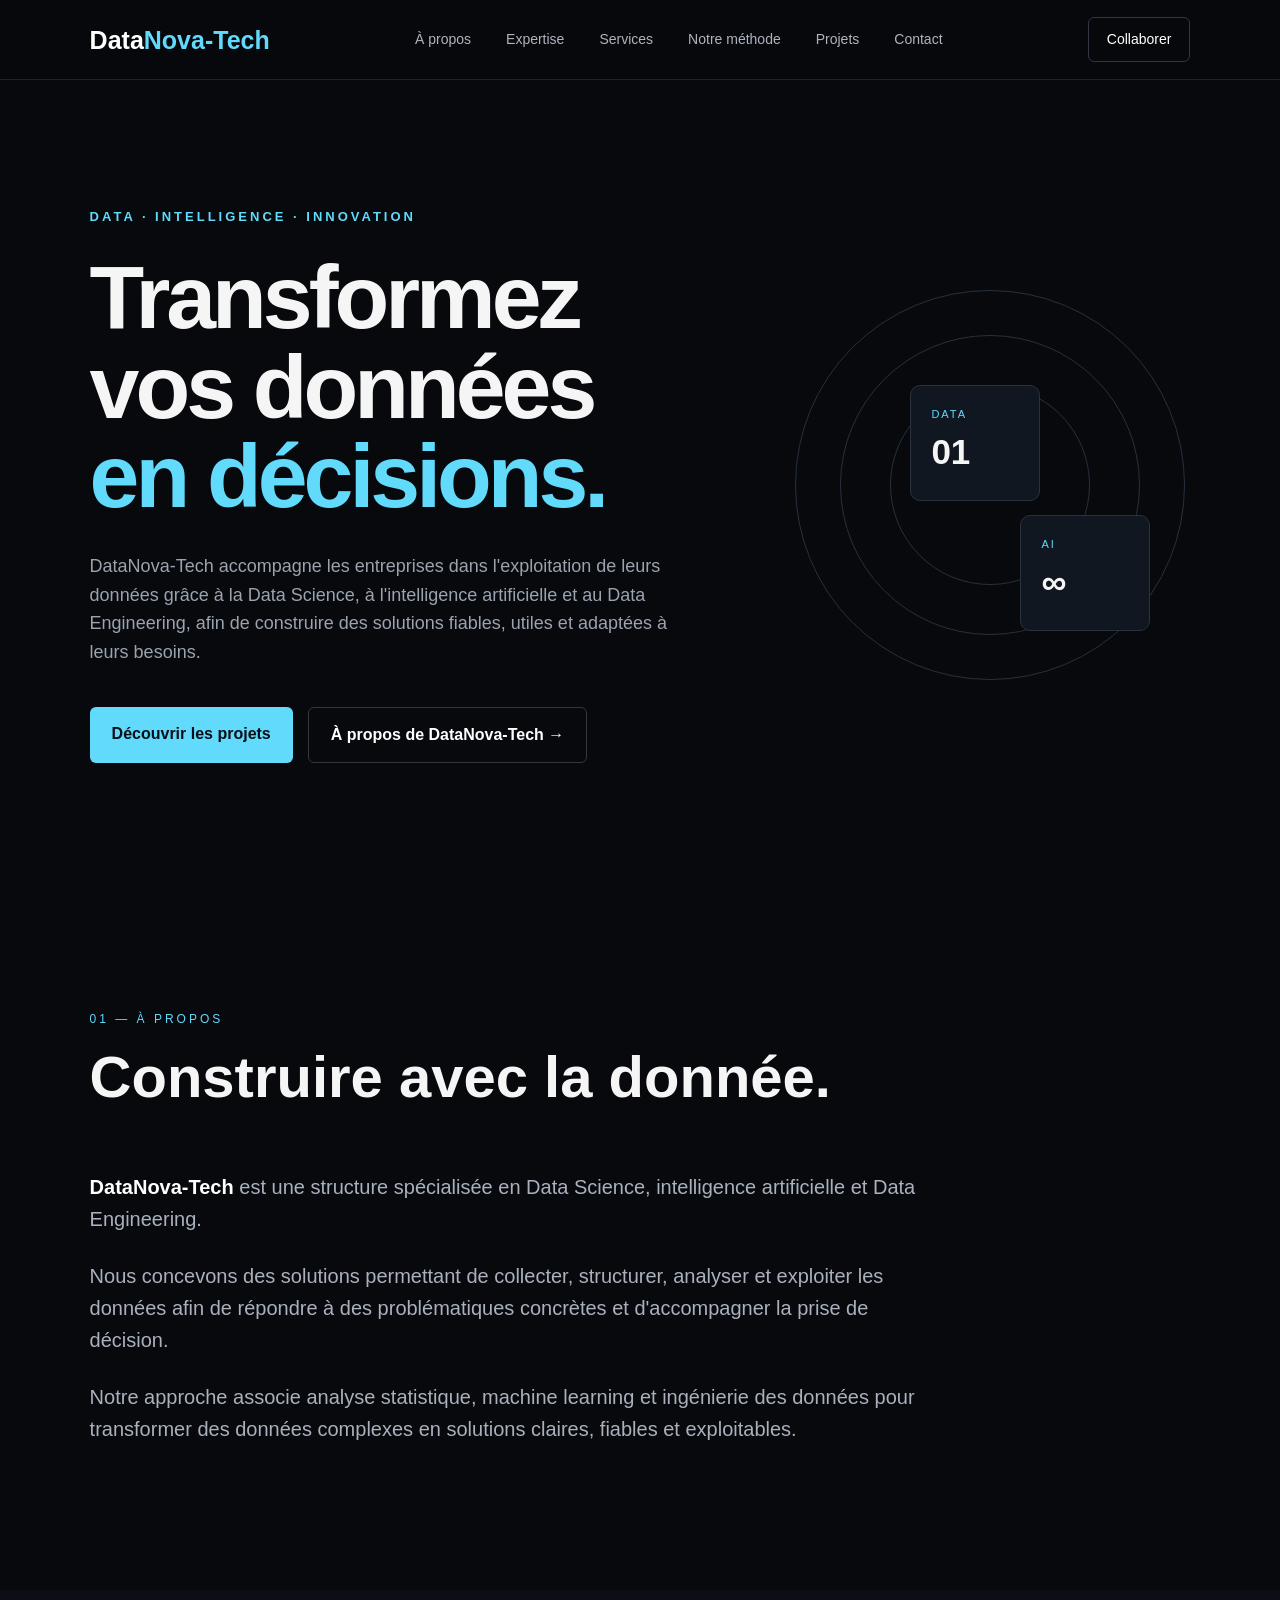
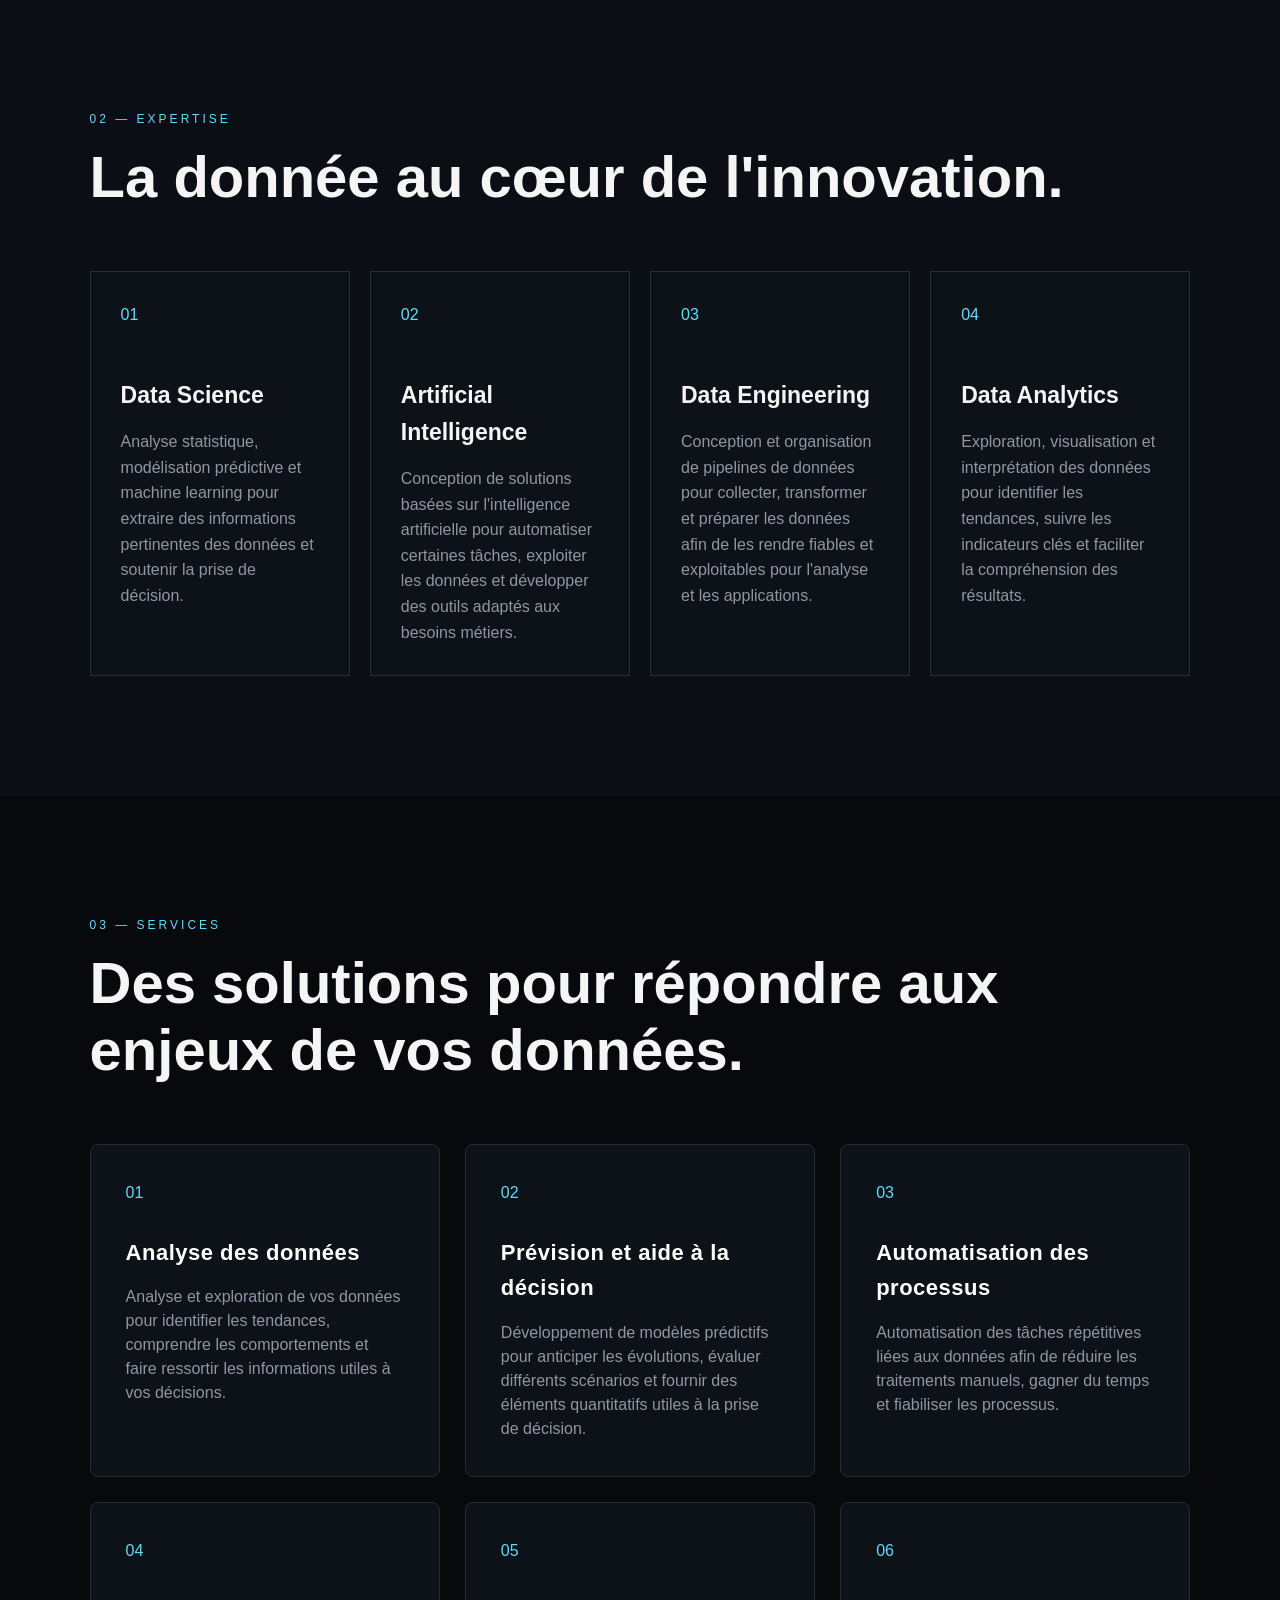
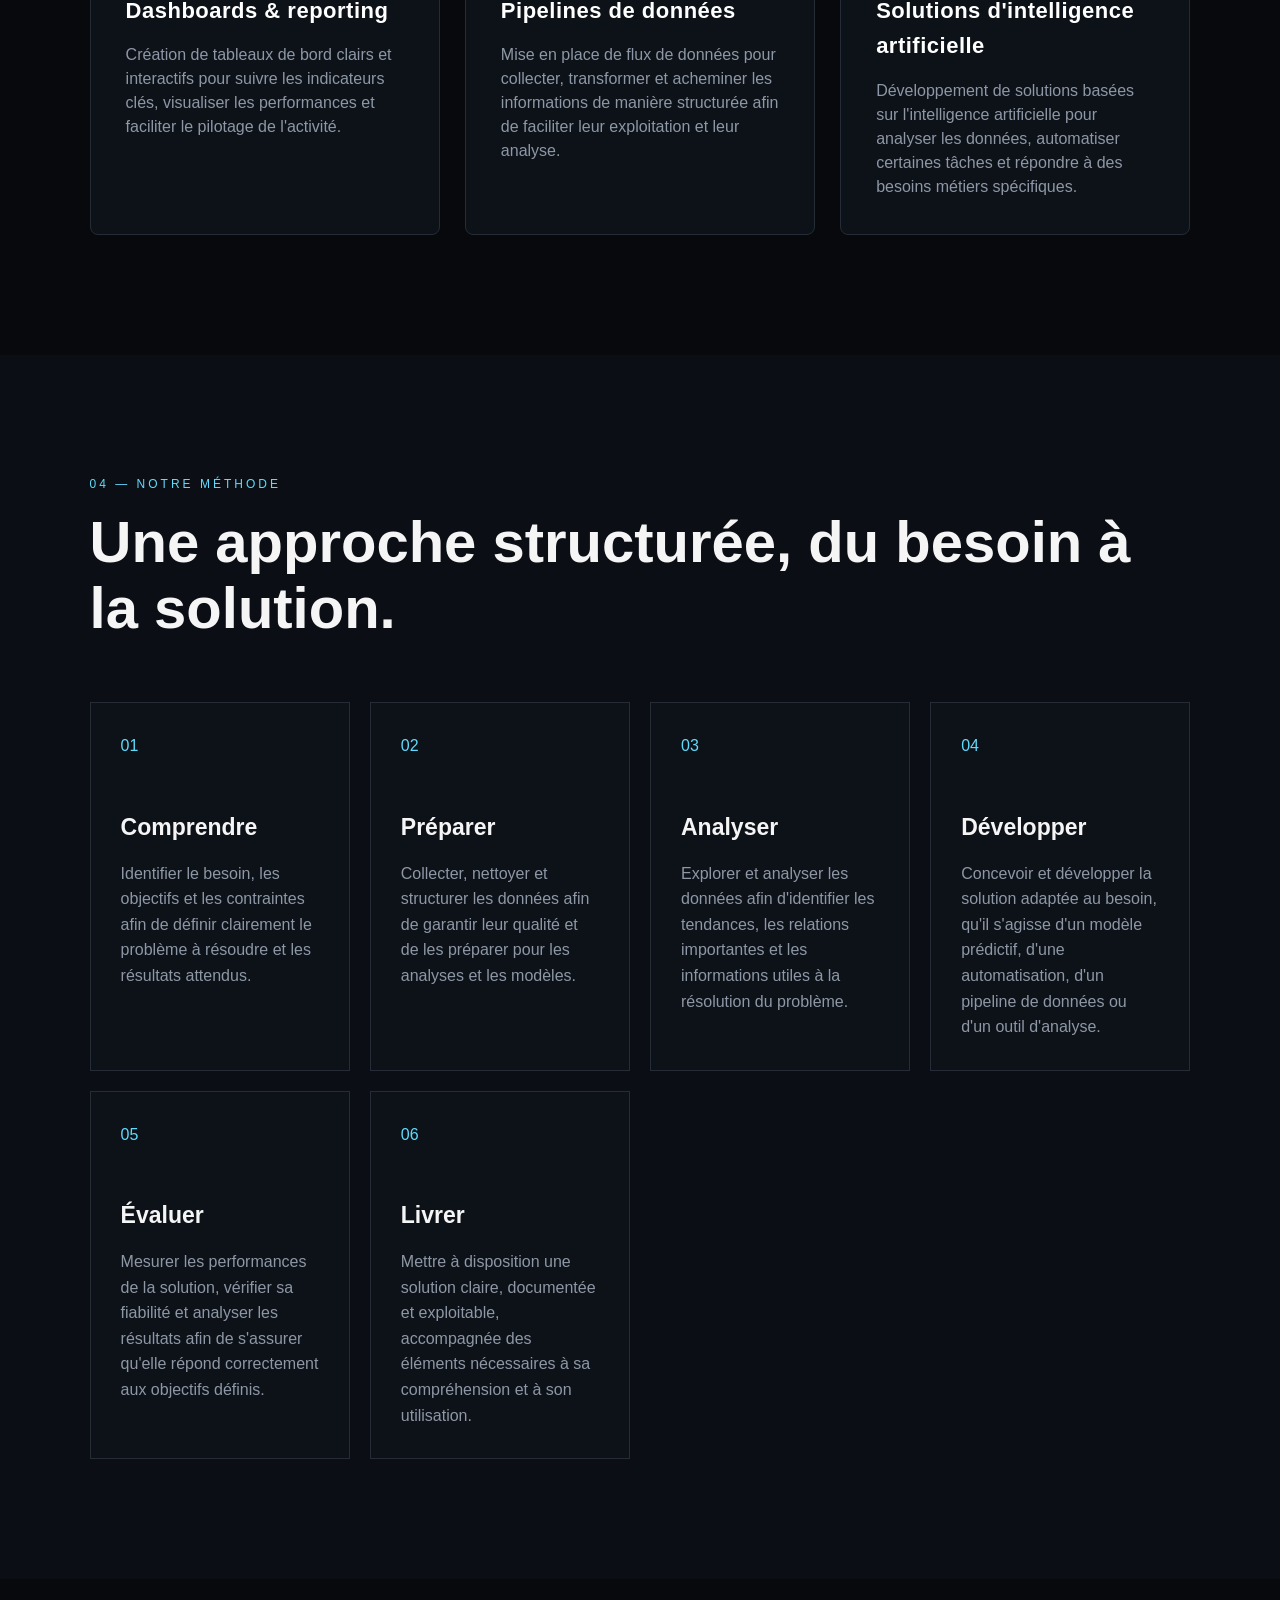
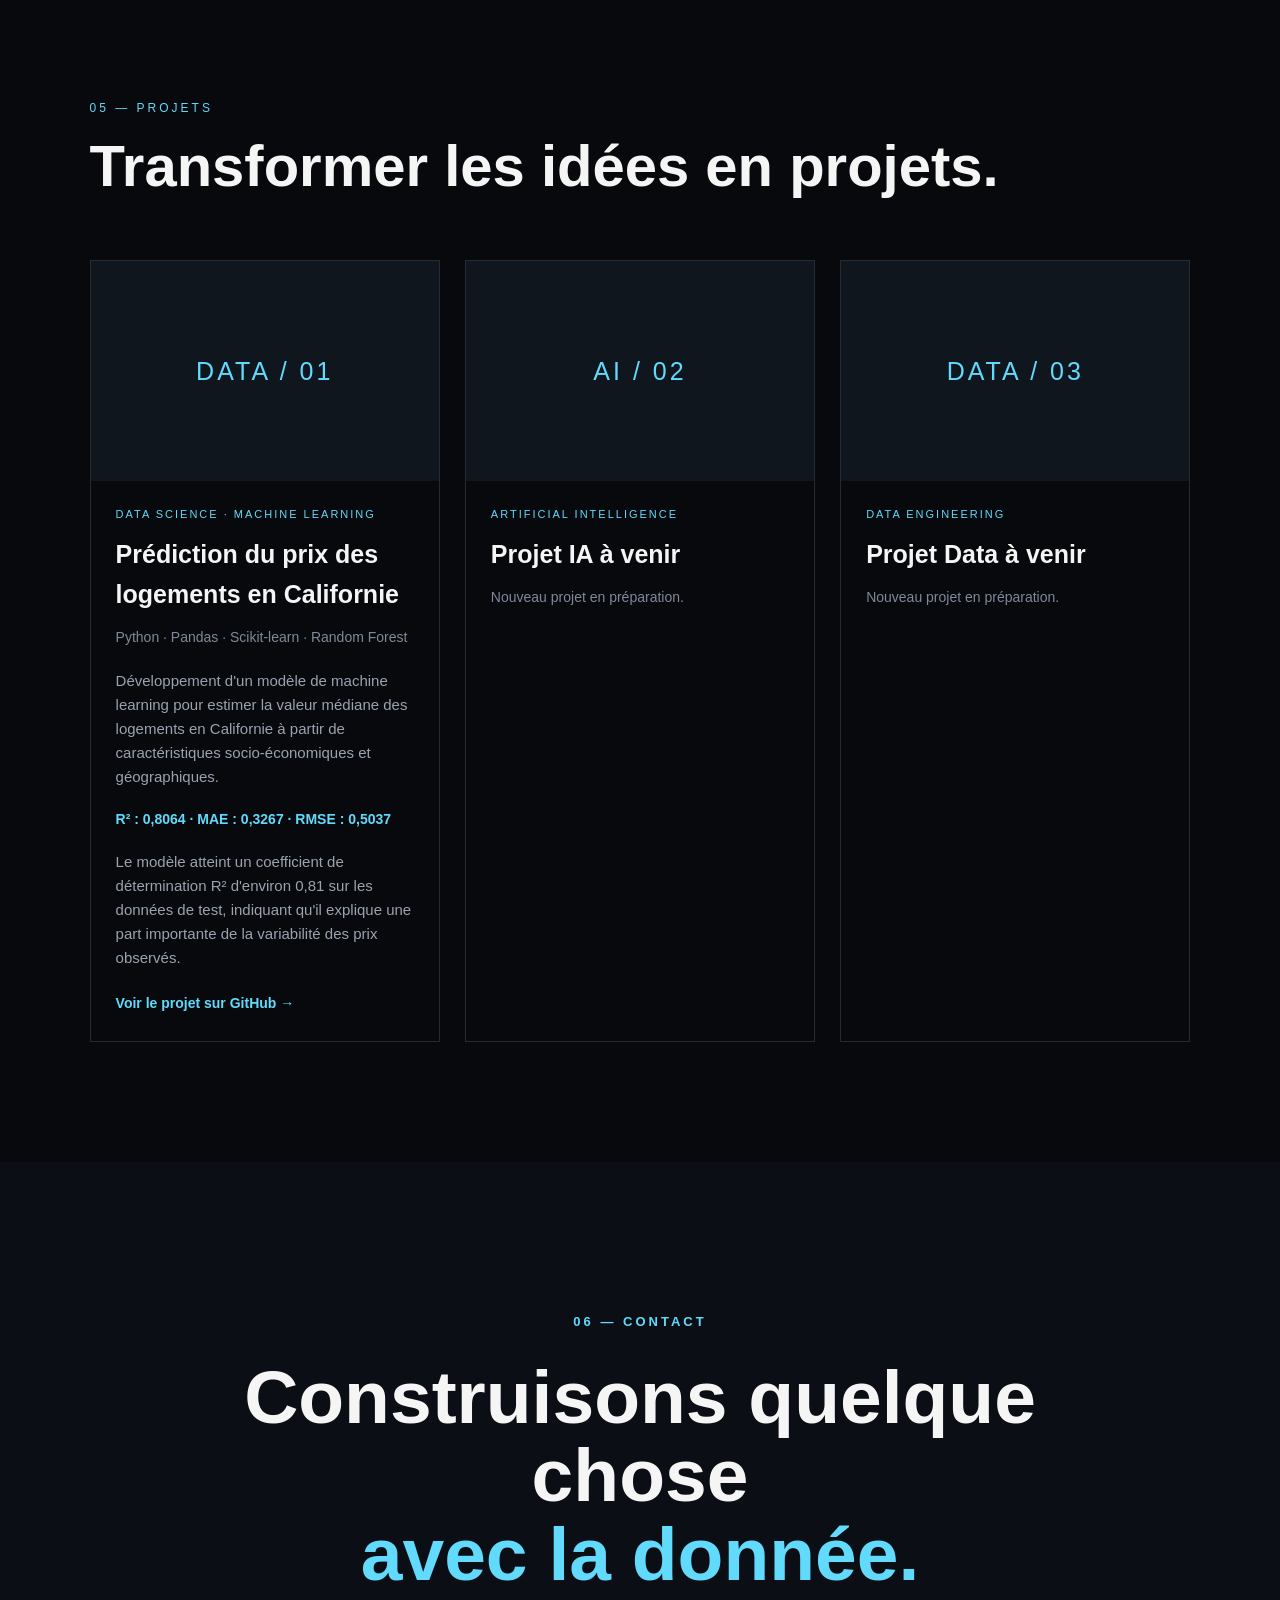
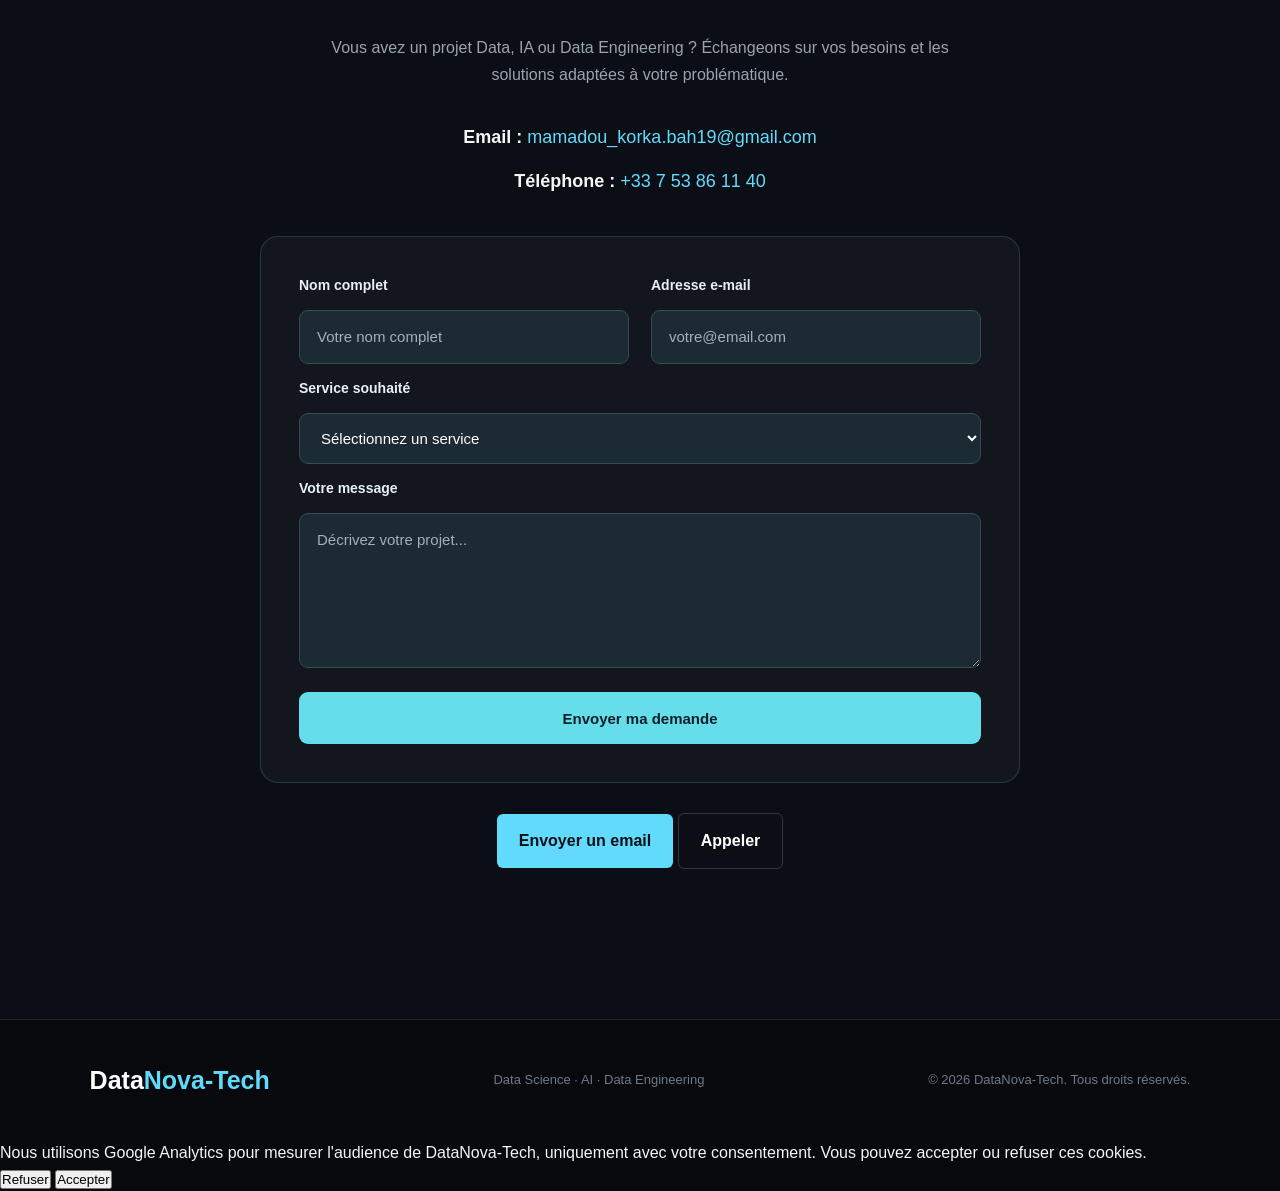
==== commit b507c204: "Change greeting from 'Hello World' to 'Goodbye World'" ====
--- a/index.html
+++ b/index.html
@@ -2,33 +2,6 @@
 <html lang="fr">
 
 <head>
-    
-<!-- Google Analytics : chargement après consentement -->
-<script>
-    window.dataLayer = window.dataLayer || [];
-
-    function gtag() {
-        dataLayer.push(arguments);
-    }
-
-    window.enableDataNovaAnalytics = function () {
-        if (window.dataNovaAnalyticsLoaded) {
-            return;
-        }
-
-        window.dataNovaAnalyticsLoaded = true;
-
-        var script = document.createElement("script");
-        script.async = true;
-        script.src =
-            "https://www.googletagmanager.com/gtag/js?id=G-7P12ZTF2XZ";
-
-        document.head.appendChild(script);
-
-        gtag("js", new Date());
-        gtag("config", "G-7P12ZTF2XZ");
-    };
-</script>
     <meta charset="UTF-8">
     <meta name="viewport" content="width=device-width, initial-scale=1.0">
 
@@ -46,6 +19,7 @@
         content="DataNova-Tech, Data Science, Intelligence Artificielle, Data Engineering, Machine Learning, Data Analytics"
     >
 
+    <!-- OPEN GRAPH -->
     <meta property="og:title" content="DataNova-Tech | Data Science & AI">
 
     <meta
@@ -58,6 +32,7 @@
     <meta property="og:site_name" content="DataNova-Tech">
     <meta property="og:type" content="website">
 
+    <!-- TWITTER -->
     <meta name="twitter:card" content="summary_large_image">
     <meta name="twitter:title" content="DataNova-Tech | Data Science & AI">
 
@@ -68,10 +43,39 @@
 
     <meta name="twitter:image" content="https://datanova-tech.fr/og-image.png">
 
+    <!-- ICONES ET STYLES -->
     <link rel="icon" type="image/png" href="favicon.png">
     <link rel="canonical" href="https://datanova-tech.fr/">
     <link rel="stylesheet" href="style.css">
 
+    <!-- GOOGLE ANALYTICS : CHARGEMENT APRES CONSENTEMENT -->
+    <script>
+        window.dataLayer = window.dataLayer || [];
+
+        function gtag() {
+            dataLayer.push(arguments);
+        }
+
+        window.enableDataNovaAnalytics = function () {
+            if (window.dataNovaAnalyticsLoaded) {
+                return;
+            }
+
+            window.dataNovaAnalyticsLoaded = true;
+
+            var script = document.createElement("script");
+            script.async = true;
+            script.src =
+                "https://www.googletagmanager.com/gtag/js?id=G-7P12ZTF2XZ";
+
+            document.head.appendChild(script);
+
+            gtag("js", new Date());
+            gtag("config", "G-7P12ZTF2XZ");
+        };
+    </script>
+
+    <!-- DONNEES STRUCTUREES -->
     <script type="application/ld+json">
         {
             "@context": "https://schema.org",
@@ -84,55 +88,9 @@
             "telephone": "+33753861140"
         }
     </script>
+
 </head>
-    
-<!-- BANDEAU DE CONSENTEMENT AUX COOKIES -->
-<div id="cookie-banner" class="cookie-banner" hidden>
-    <div class="cookie-content">
-        <p>
-            Nous utilisons Google Analytics pour mesurer
-            l'audience de DataNova-Tech, uniquement avec
-            votre consentement.
-            Vous pouvez accepter ou refuser ces cookies.
-        </p>
-
-        <div class="cookie-actions">
-            <button type="button" id="cookie-reject">
-                Refuser
-            </button>
-
-            <button type="button" id="cookie-accept">
-                Accepter
-            </button>
-        </div>
-    </div>
-</div>
-<script>
-    document.addEventListener("DOMContentLoaded", function () {
-        const banner = document.getElementById("cookie-banner");
-        const accept = document.getElementById("cookie-accept");
-        const reject = document.getElementById("cookie-reject");
-
-        const consent = localStorage.getItem("datanova-analytics-consent");
-
-        if (consent === "accepted") {
-            window.enableDataNovaAnalytics();
-        } else if (consent !== "rejected") {
-            banner.hidden = false;
-        }
-
-        accept.addEventListener("click", function () {
-            localStorage.setItem("datanova-analytics-consent", "accepted");
-            window.enableDataNovaAnalytics();
-            banner.hidden = true;
-        });
-
-        reject.addEventListener("click", function () {
-            localStorage.setItem("datanova-analytics-consent", "rejected");
-            banner.hidden = true;
-        });
-    });
-</script>
+
 <body>
 
     <!-- NAVIGATION -->
@@ -151,7 +109,9 @@
             <a href="#contact">Contact</a>
         </nav>
 
-        <a href="#contact" class="nav-button">Collaborer</a>
+        <a href="#contact" class="nav-button">
+            Collaborer
+        </a>
 
         <button
             class="menu-toggle"
@@ -167,9 +127,9 @@
 
     </header>
 
-    <!-- HERO -->
     <main>
 
+        <!-- HERO -->
         <section class="hero">
 
             <div class="hero-content">
@@ -266,9 +226,7 @@
 
                 <article class="card">
 
-                    <div class="card-number">
-                        01
-                    </div>
+                    <div class="card-number">01</div>
 
                     <h3>Data Science</h3>
 
@@ -282,9 +240,7 @@
 
                 <article class="card">
 
-                    <div class="card-number">
-                        02
-                    </div>
+                    <div class="card-number">02</div>
 
                     <h3>Artificial Intelligence</h3>
 
@@ -298,9 +254,7 @@
 
                 <article class="card">
 
-                    <div class="card-number">
-                        03
-                    </div>
+                    <div class="card-number">03</div>
 
                     <h3>Data Engineering</h3>
 
@@ -314,9 +268,7 @@
 
                 <article class="card">
 
-                    <div class="card-number">
-                        04
-                    </div>
+                    <div class="card-number">04</div>
 
                     <h3>Data Analytics</h3>
 
@@ -344,9 +296,7 @@
 
                 <article class="service-card">
 
-                    <div class="card-number">
-                        01
-                    </div>
+                    <div class="card-number">01</div>
 
                     <h3>Analyse des données</h3>
 
@@ -360,9 +310,7 @@
 
                 <article class="service-card">
 
-                    <div class="card-number">
-                        02
-                    </div>
+                    <div class="card-number">02</div>
 
                     <h3>Prévision et aide à la décision</h3>
 
@@ -376,9 +324,7 @@
 
                 <article class="service-card">
 
-                    <div class="card-number">
-                        03
-                    </div>
+                    <div class="card-number">03</div>
 
                     <h3>Automatisation des processus</h3>
 
@@ -392,9 +338,7 @@
 
                 <article class="service-card">
 
-                    <div class="card-number">
-                        04
-                    </div>
+                    <div class="card-number">04</div>
 
                     <h3>Dashboards & reporting</h3>
 
@@ -408,9 +352,7 @@
 
                 <article class="service-card">
 
-                    <div class="card-number">
-                        05
-                    </div>
+                    <div class="card-number">05</div>
 
                     <h3>Pipelines de données</h3>
 
@@ -424,9 +366,7 @@
 
                 <article class="service-card">
 
-                    <div class="card-number">
-                        06
-                    </div>
+                    <div class="card-number">06</div>
 
                     <h3>Solutions d'intelligence artificielle</h3>
 
@@ -454,9 +394,7 @@
 
                 <article class="card">
 
-                    <div class="card-number">
-                        01
-                    </div>
+                    <div class="card-number">01</div>
 
                     <h3>Comprendre</h3>
 
@@ -469,9 +407,7 @@
 
                 <article class="card">
 
-                    <div class="card-number">
-                        02
-                    </div>
+                    <div class="card-number">02</div>
 
                     <h3>Préparer</h3>
 
@@ -484,9 +420,7 @@
 
                 <article class="card">
 
-                    <div class="card-number">
-                        03
-                    </div>
+                    <div class="card-number">03</div>
 
                     <h3>Analyser</h3>
 
@@ -500,9 +434,7 @@
 
                 <article class="card">
 
-                    <div class="card-number">
-                        04
-                    </div>
+                    <div class="card-number">04</div>
 
                     <h3>Développer</h3>
 
@@ -516,9 +448,7 @@
 
                 <article class="card">
 
-                    <div class="card-number">
-                        05
-                    </div>
+                    <div class="card-number">05</div>
 
                     <h3>Évaluer</h3>
 
@@ -532,9 +462,7 @@
 
                 <article class="card">
 
-                    <div class="card-number">
-                        06
-                    </div>
+                    <div class="card-number">06</div>
 
                     <h3>Livrer</h3>
 
@@ -819,8 +747,83 @@
 
     </footer>
 
+    <!-- BANDEAU DE CONSENTEMENT AUX COOKIES -->
+    <div
+        id="cookie-banner"
+        class="cookie-banner"
+        role="region"
+        aria-label="Préférences de confidentialité"
+        hidden
+    >
+
+        <div class="cookie-content">
+
+            <p>
+                Nous utilisons Google Analytics pour mesurer
+                l'audience de DataNova-Tech, uniquement avec
+                votre consentement.
+                Vous pouvez accepter ou refuser ces cookies.
+            </p>
+
+            <div class="cookie-actions">
+
+                <button type="button" id="cookie-reject">
+                    Refuser
+                </button>
+
+                <button type="button" id="cookie-accept">
+                    Accepter
+                </button>
+
+            </div>
+
+        </div>
+
+    </div>
+
+    <!-- SCRIPT PRINCIPAL -->
     <script src="script.js"></script>
 
+    <!-- GESTION DU CONSENTEMENT -->
+    <script>
+        document.addEventListener("DOMContentLoaded", function () {
+
+            const banner = document.getElementById("cookie-banner");
+            const accept = document.getElementById("cookie-accept");
+            const reject = document.getElementById("cookie-reject");
+
+            const consent = localStorage.getItem(
+                "datanova-analytics-consent"
+            );
+
+            if (consent === "accepted") {
+                window.enableDataNovaAnalytics();
+            } else if (consent !== "rejected") {
+                banner.hidden = false;
+            }
+
+            accept.addEventListener("click", function () {
+                localStorage.setItem(
+                    "datanova-analytics-consent",
+                    "accepted"
+                );
+
+                window.enableDataNovaAnalytics();
+                banner.hidden = true;
+            });
+
+            reject.addEventListener("click", function () {
+                localStorage.setItem(
+                    "datanova-analytics-consent",
+                    "rejected"
+                );
+
+                banner.hidden = true;
+            });
+
+        });
+    </script>
+
 </body>
 
 </html>
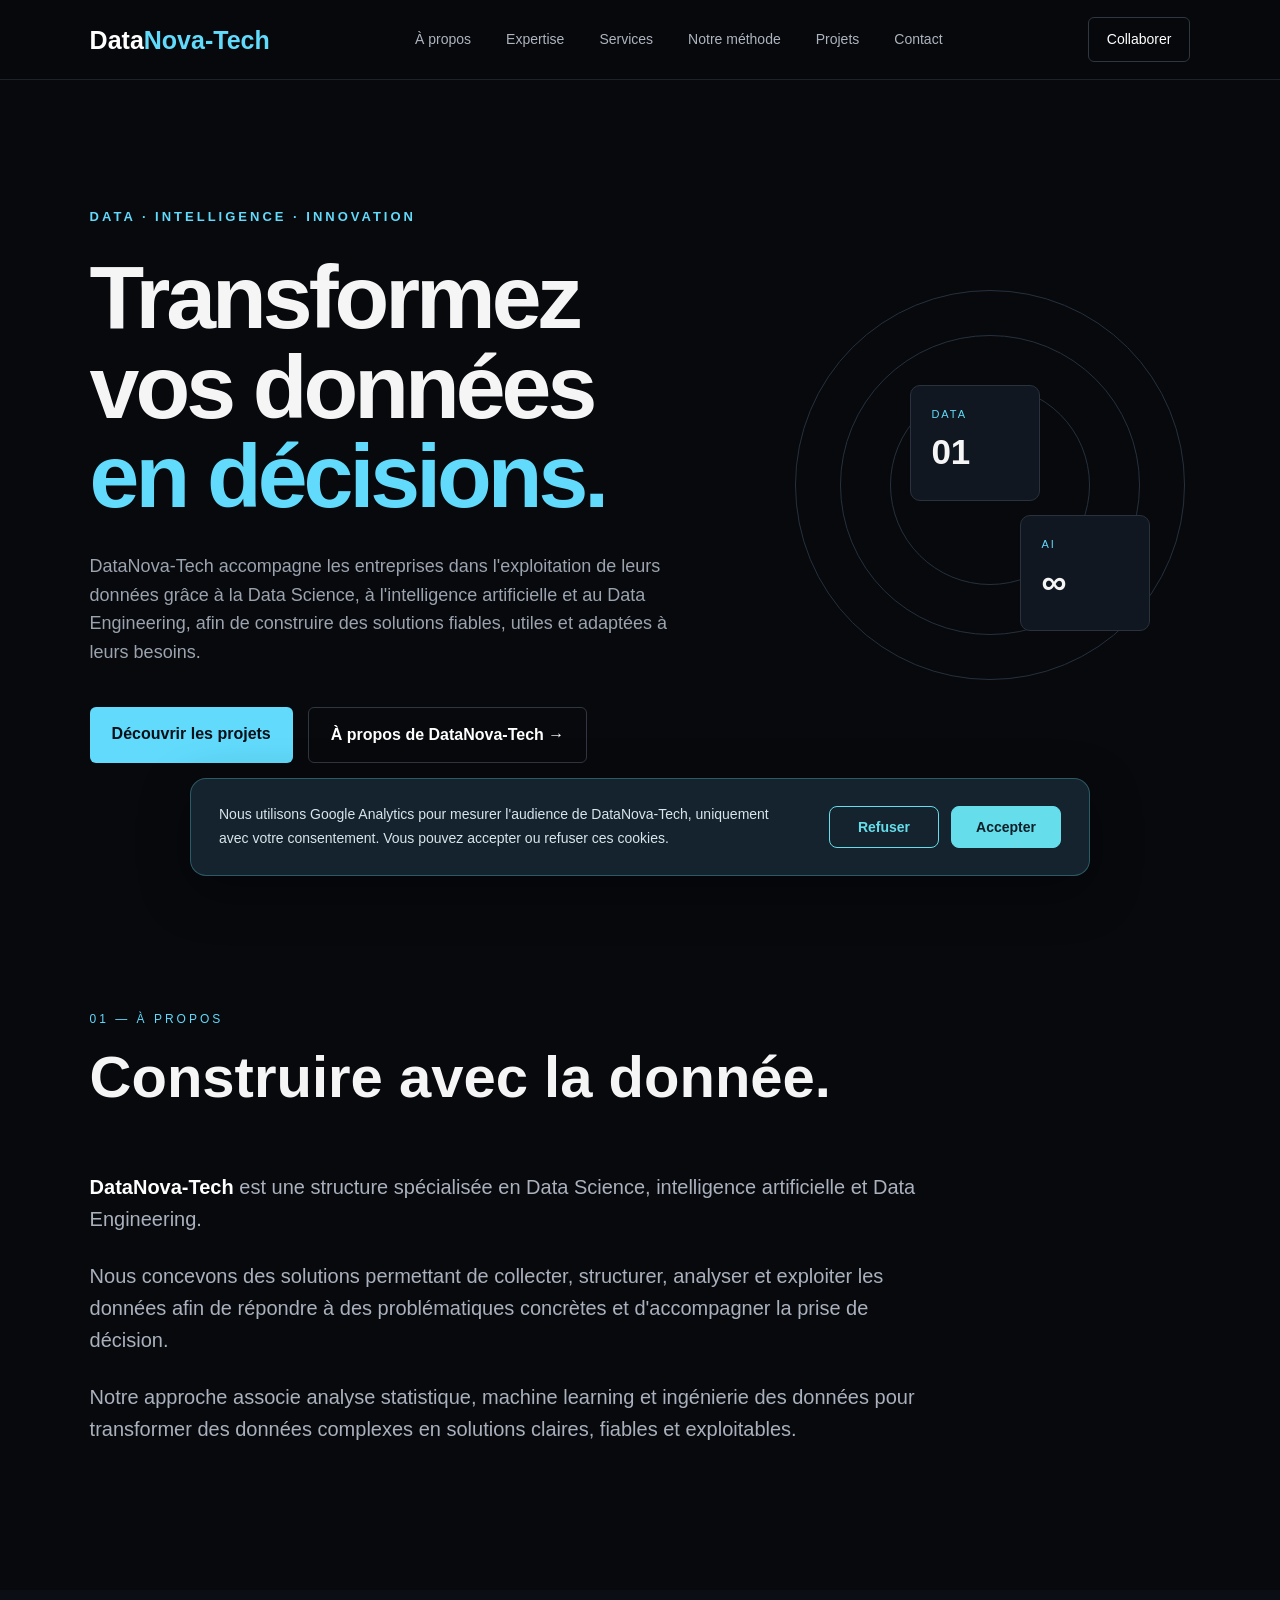
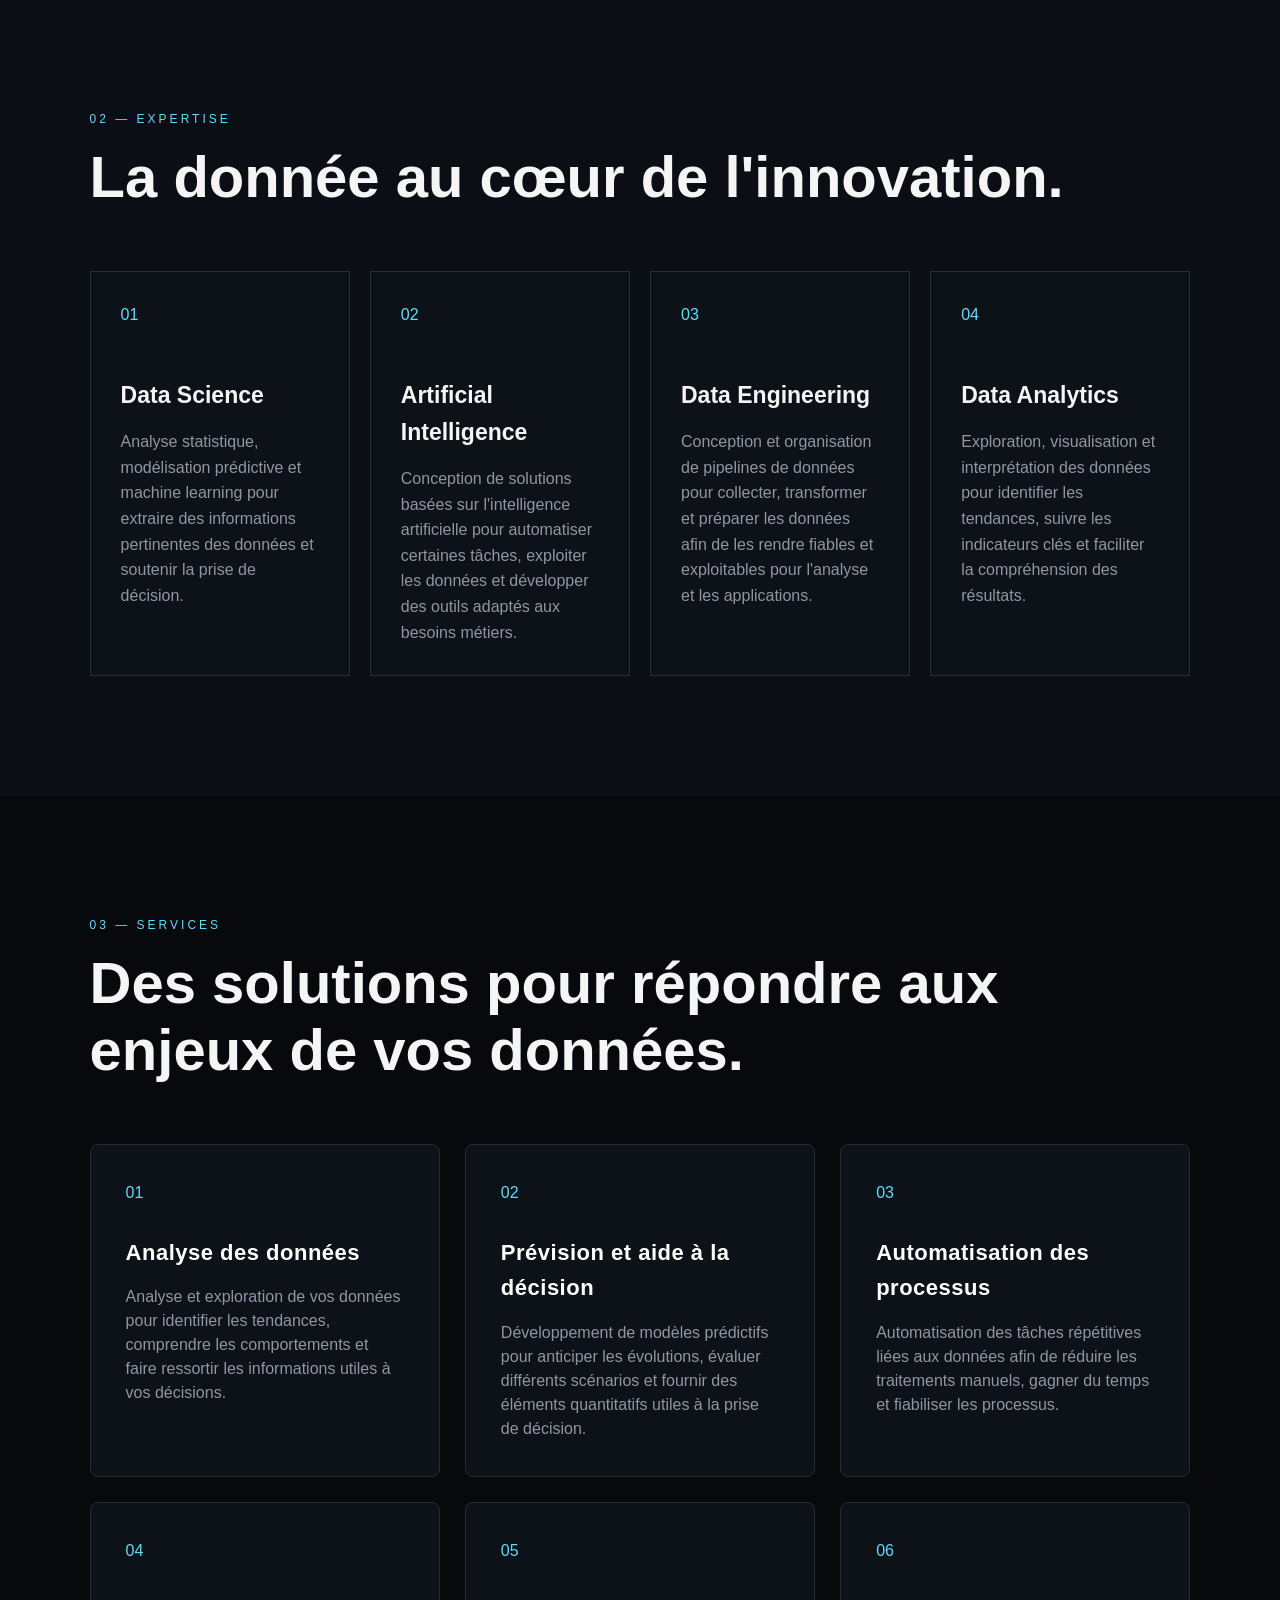
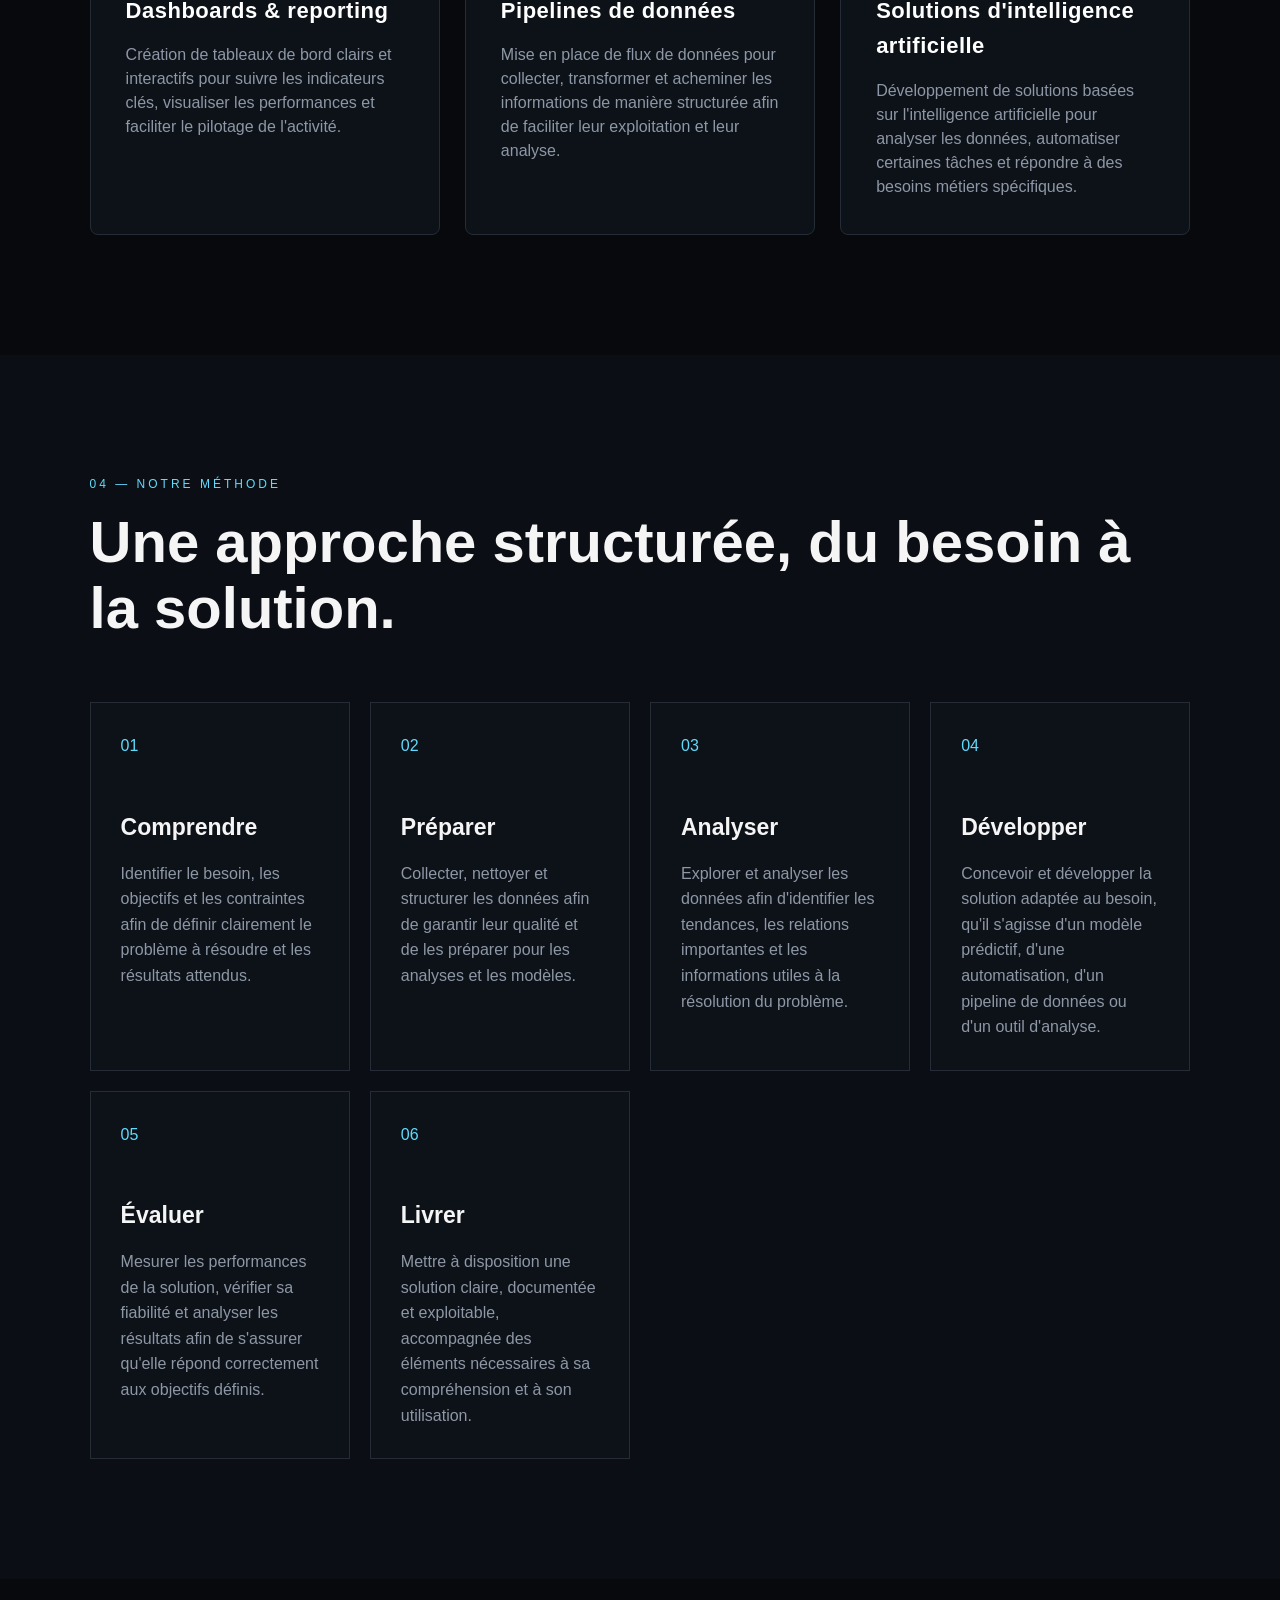
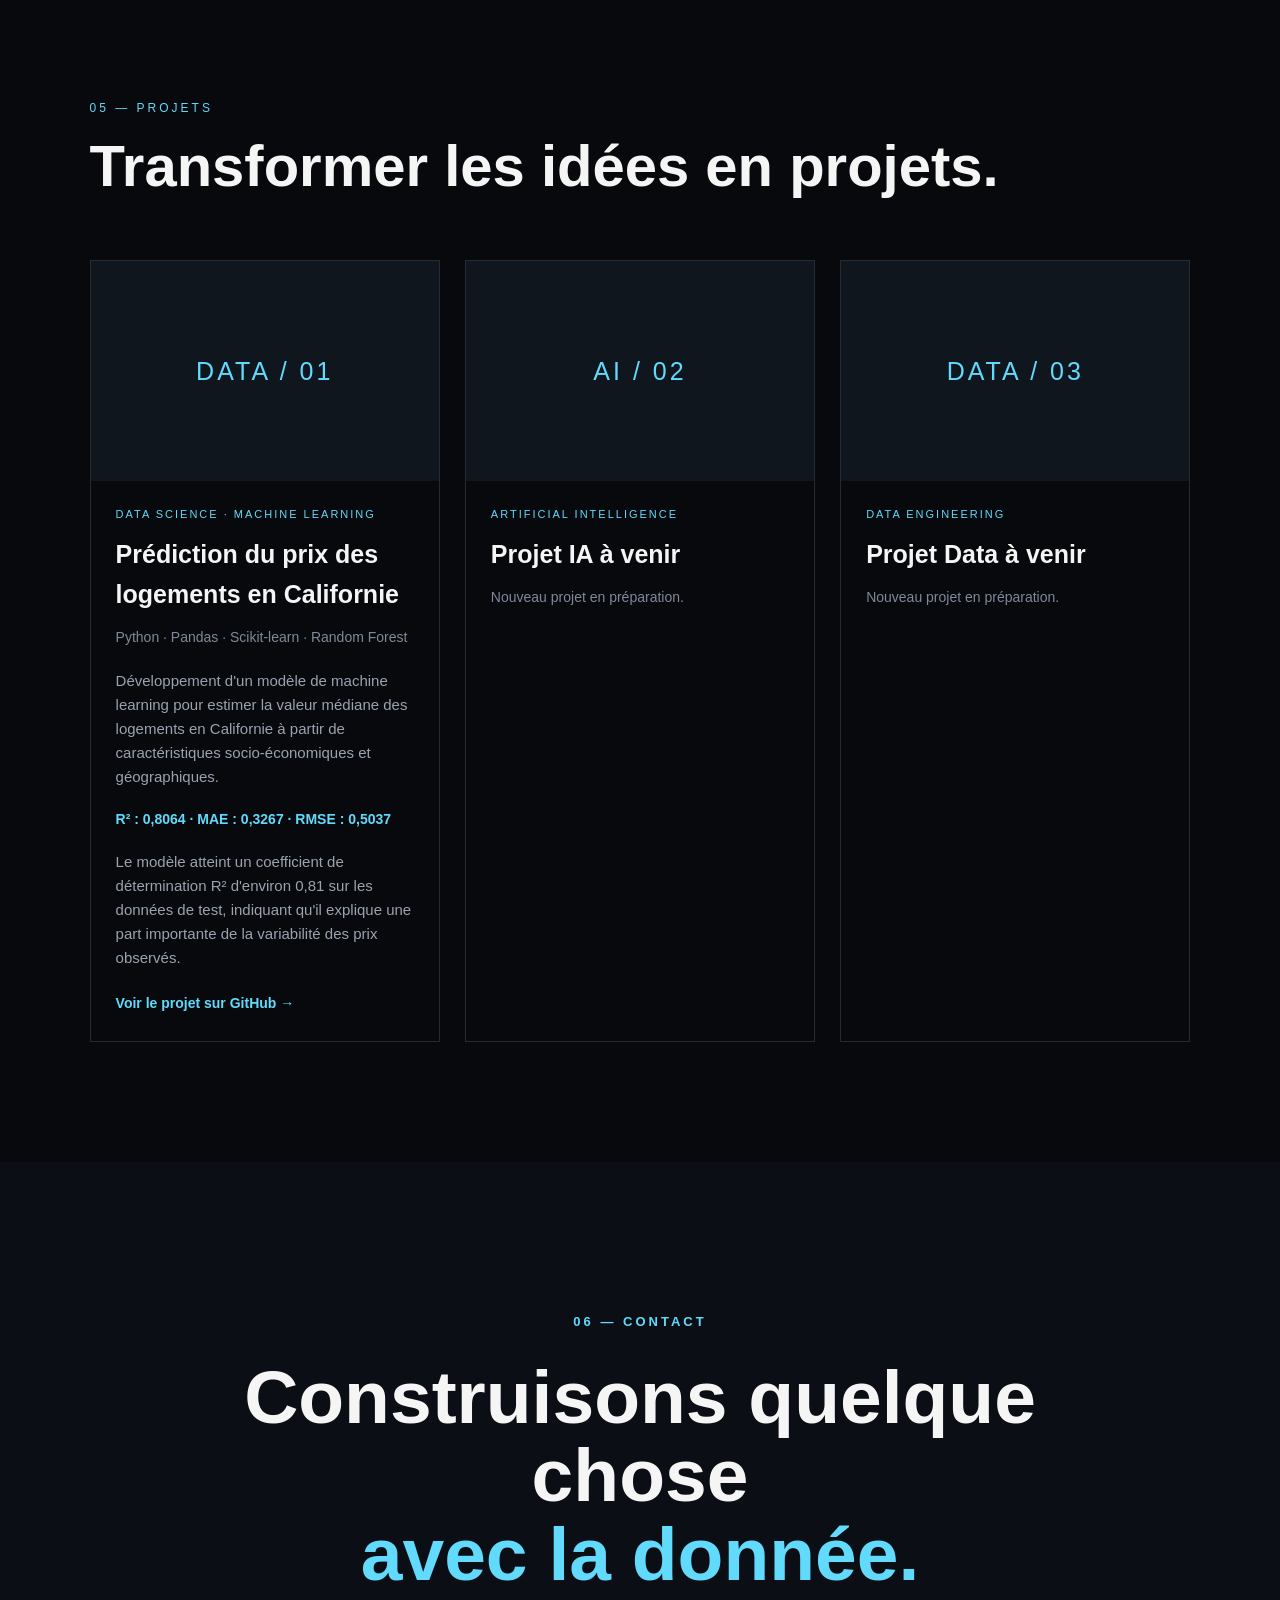
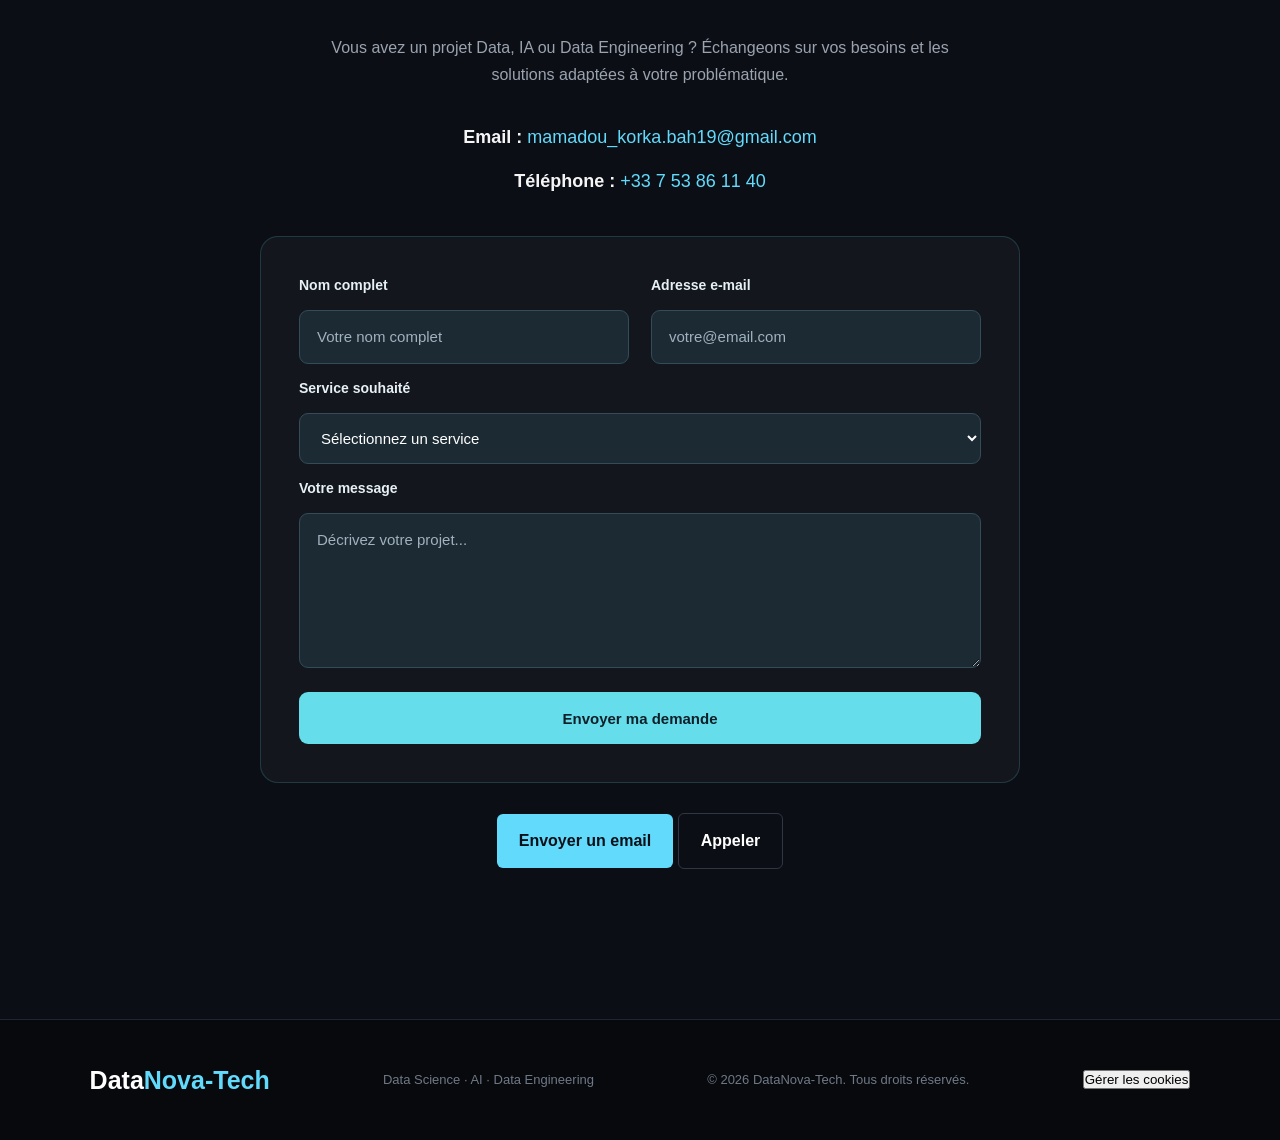
==== commit 6141175e: "Update index.html" ====
--- a/index.html
+++ b/index.html
@@ -57,6 +57,7 @@
         }
 
         window.enableDataNovaAnalytics = function () {
+
             if (window.dataNovaAnalyticsLoaded) {
                 return;
             }
@@ -72,6 +73,7 @@
 
             gtag("js", new Date());
             gtag("config", "G-7P12ZTF2XZ");
+
         };
     </script>
 
@@ -610,6 +612,7 @@
 
                 <p>
                     <strong>Email :</strong>
+
                     <a href="mailto:mamadou_korka.bah19@gmail.com">
                         mamadou_korka.bah19@gmail.com
                     </a>
@@ -617,6 +620,7 @@
 
                 <p>
                     <strong>Téléphone :</strong>
+
                     <a href="tel:+33753861140">
                         +33 7 53 86 11 40
                     </a>
@@ -666,6 +670,7 @@
                     name="service"
                     required
                 >
+
                     <option value="" disabled selected>
                         Sélectionnez un service
                     </option>
@@ -689,6 +694,7 @@
                     <option value="Autre">
                         Autre demande
                     </option>
+
                 </select>
 
                 <label for="contact-message">
@@ -743,6 +749,18 @@
 
         <p>
             © 2026 DataNova-Tech. Tous droits réservés.
+        </p>
+
+        <p class="footer-privacy">
+
+            <button
+                type="button"
+                id="manage-cookies"
+                class="manage-cookies-button"
+            >
+                Gérer les cookies
+            </button>
+
         </p>
 
     </footer>
@@ -767,11 +785,17 @@
 
             <div class="cookie-actions">
 
-                <button type="button" id="cookie-reject">
+                <button
+                    type="button"
+                    id="cookie-reject"
+                >
                     Refuser
                 </button>
 
-                <button type="button" id="cookie-accept">
+                <button
+                    type="button"
+                    id="cookie-accept"
+                >
                     Accepter
                 </button>
 
@@ -791,35 +815,68 @@
             const banner = document.getElementById("cookie-banner");
             const accept = document.getElementById("cookie-accept");
             const reject = document.getElementById("cookie-reject");
+            const manageCookies = document.getElementById("manage-cookies");
 
             const consent = localStorage.getItem(
                 "datanova-analytics-consent"
             );
 
+            // VERIFIER LE CONSENTEMENT ENREGISTRE
             if (consent === "accepted") {
+
+                window["ga-disable-G-7P12ZTF2XZ"] = false;
                 window.enableDataNovaAnalytics();
-            } else if (consent !== "rejected") {
-                banner.hidden = false;
+
+            } else {
+
+                window["ga-disable-G-7P12ZTF2XZ"] = true;
+
+                if (consent !== "rejected") {
+                    banner.hidden = false;
+                }
+
             }
 
+            // ACCEPTER LES COOKIES
             accept.addEventListener("click", function () {
+
                 localStorage.setItem(
                     "datanova-analytics-consent",
                     "accepted"
                 );
 
+                window["ga-disable-G-7P12ZTF2XZ"] = false;
+
                 window.enableDataNovaAnalytics();
+
                 banner.hidden = true;
+
             });
 
+            // REFUSER LES COOKIES
             reject.addEventListener("click", function () {
+
                 localStorage.setItem(
                     "datanova-analytics-consent",
                     "rejected"
                 );
 
+                window["ga-disable-G-7P12ZTF2XZ"] = true;
+
                 banner.hidden = true;
+
             });
+
+            // ROUVRIR LE BANDEAU DE COOKIES
+            if (manageCookies) {
+
+                manageCookies.addEventListener("click", function () {
+
+                    banner.hidden = false;
+
+                });
+
+            }
 
         });
     </script>
--- a/style.css
+++ b/style.css
@@ -864,3 +864,122 @@
     }
 }
 
+/* ==========================================
+   DATANOVA-TECH — BANDEAU DE COOKIES
+   ========================================== */
+
+.cookie-banner[hidden] {
+    display: none !important;
+}
+
+.cookie-banner {
+    position: fixed;
+    bottom: 24px;
+    left: 50%;
+    transform: translateX(-50%);
+    z-index: 9999;
+
+    width: calc(100% - 40px);
+    max-width: 900px;
+
+    padding: 24px 28px;
+
+    background: #14232d;
+    border: 1px solid rgba(101, 221, 235, 0.3);
+    border-radius: 16px;
+
+    box-shadow: 0 15px 50px rgba(0, 0, 0, 0.4);
+
+    box-sizing: border-box;
+}
+
+.cookie-content {
+    display: flex;
+    align-items: center;
+    justify-content: space-between;
+    gap: 28px;
+}
+
+.cookie-content p {
+    flex: 1;
+    margin: 0;
+
+    color: #d9e5ec;
+    font-size: 14px;
+    line-height: 1.7;
+}
+
+.cookie-actions {
+    display: flex;
+    align-items: center;
+    gap: 12px;
+    flex-shrink: 0;
+}
+
+.cookie-actions button {
+    min-width: 110px;
+    padding: 12px 20px;
+
+    border-radius: 8px;
+    font-size: 14px;
+    font-weight: 600;
+
+    cursor: pointer;
+    transition: background 0.2s ease;
+}
+
+#cookie-reject {
+    background: transparent;
+    border: 1px solid #65ddeb;
+    color: #65ddeb;
+}
+
+#cookie-reject:hover {
+    background: rgba(101, 221, 235, 0.1);
+}
+
+#cookie-accept {
+    background: #65ddeb;
+    border: 1px solid #65ddeb;
+    color: #0d2029;
+}
+
+#cookie-accept:hover {
+    background: #8aeaf3;
+}
+
+.cookie-actions button:focus-visible {
+    outline: 3px solid #ffffff;
+    outline-offset: 3px;
+}
+
+/* VERSION MOBILE */
+
+@media (max-width: 650px) {
+
+    .cookie-banner {
+        bottom: 12px;
+        width: calc(100% - 24px);
+        padding: 20px;
+    }
+
+    .cookie-content {
+        flex-direction: column;
+        align-items: stretch;
+        gap: 18px;
+    }
+
+    .cookie-actions {
+        width: 100%;
+        gap: 10px;
+    }
+
+    .cookie-actions button {
+        flex: 1;
+        min-width: 0;
+        padding: 13px 10px;
+    }
+
+}
+
+
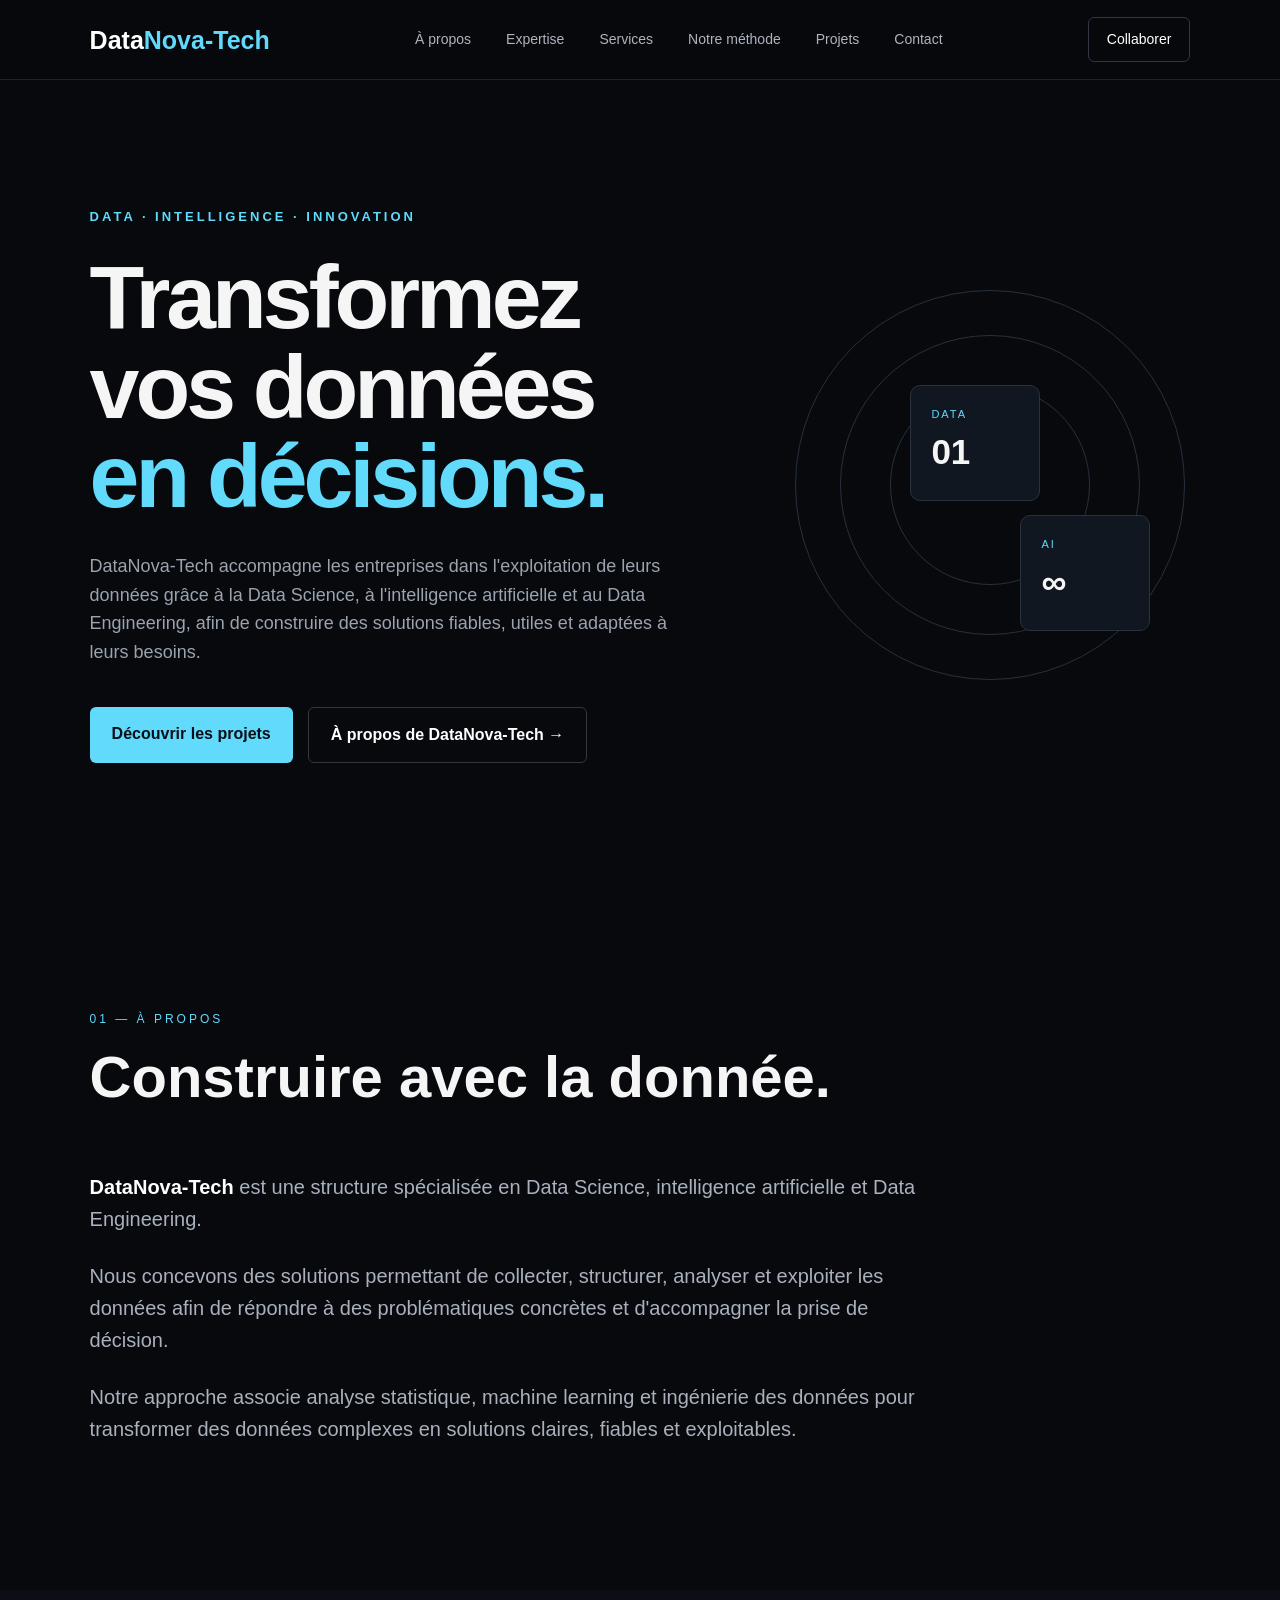
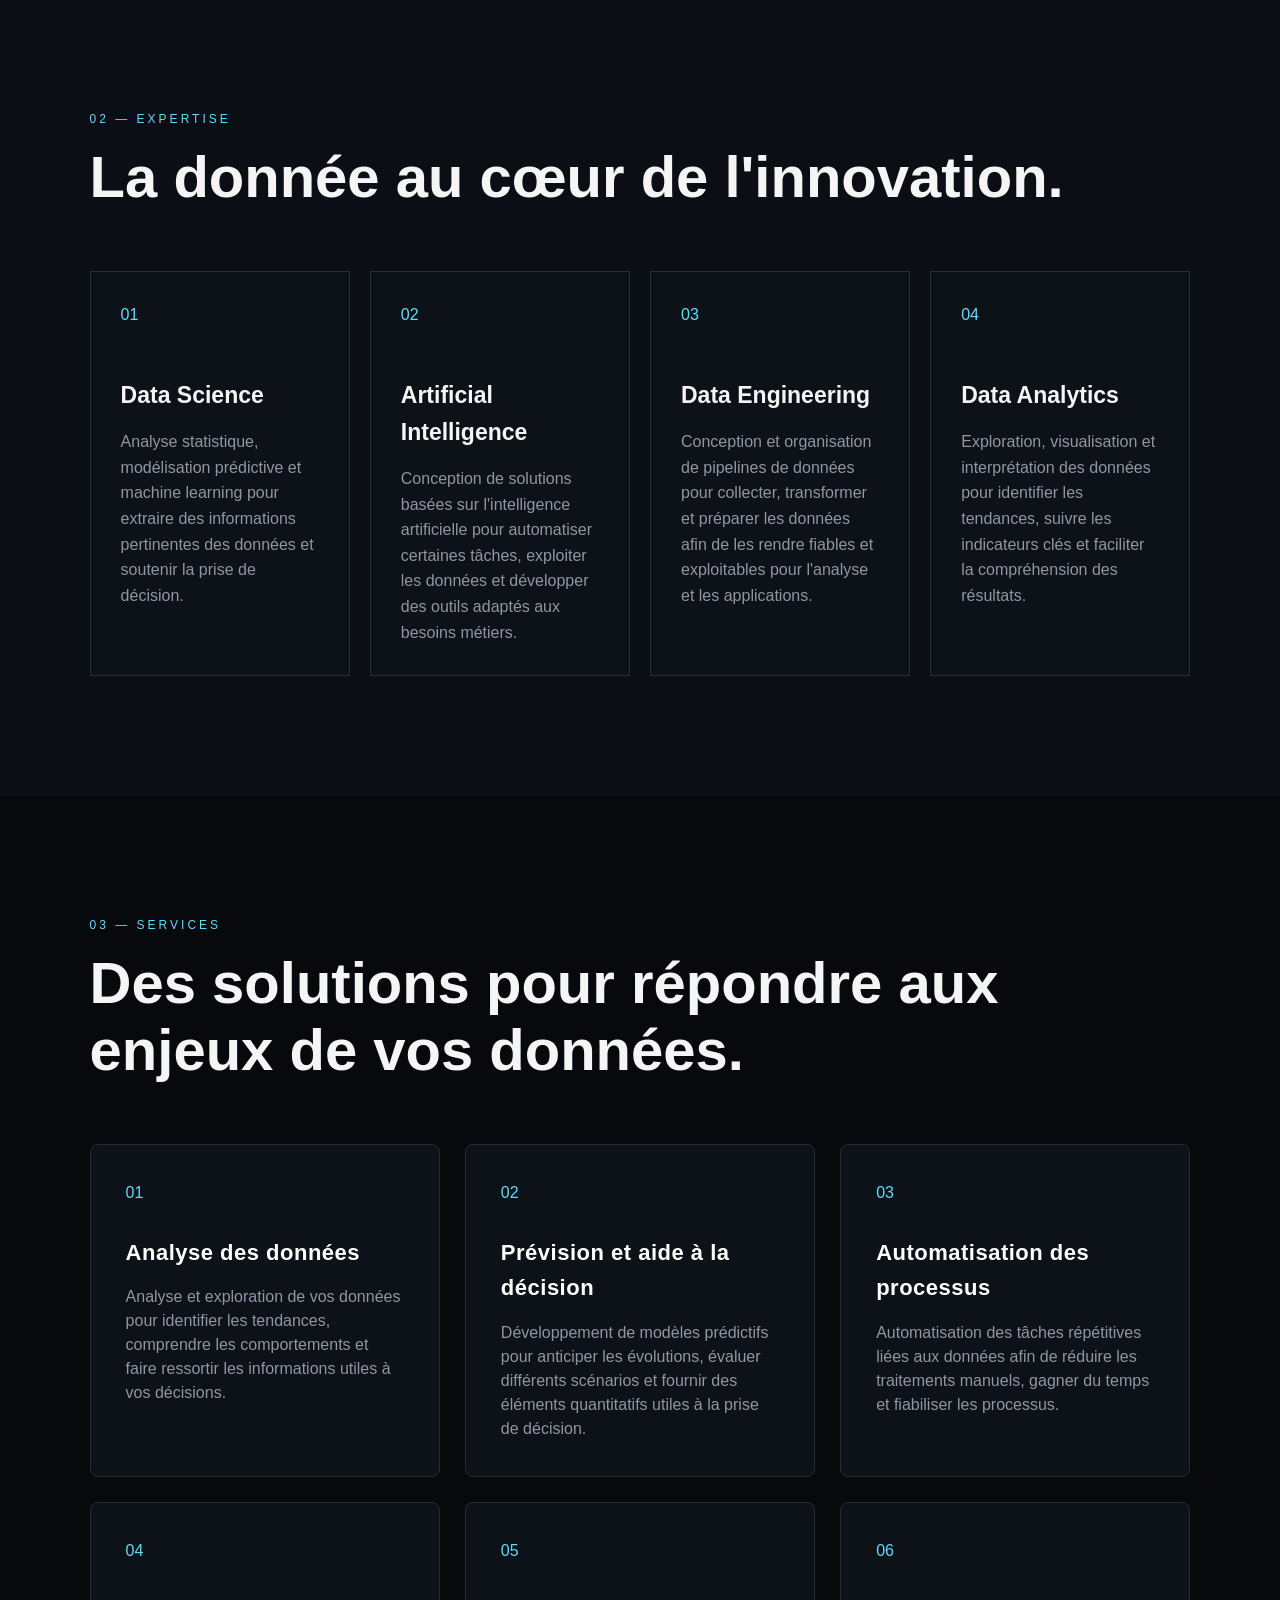
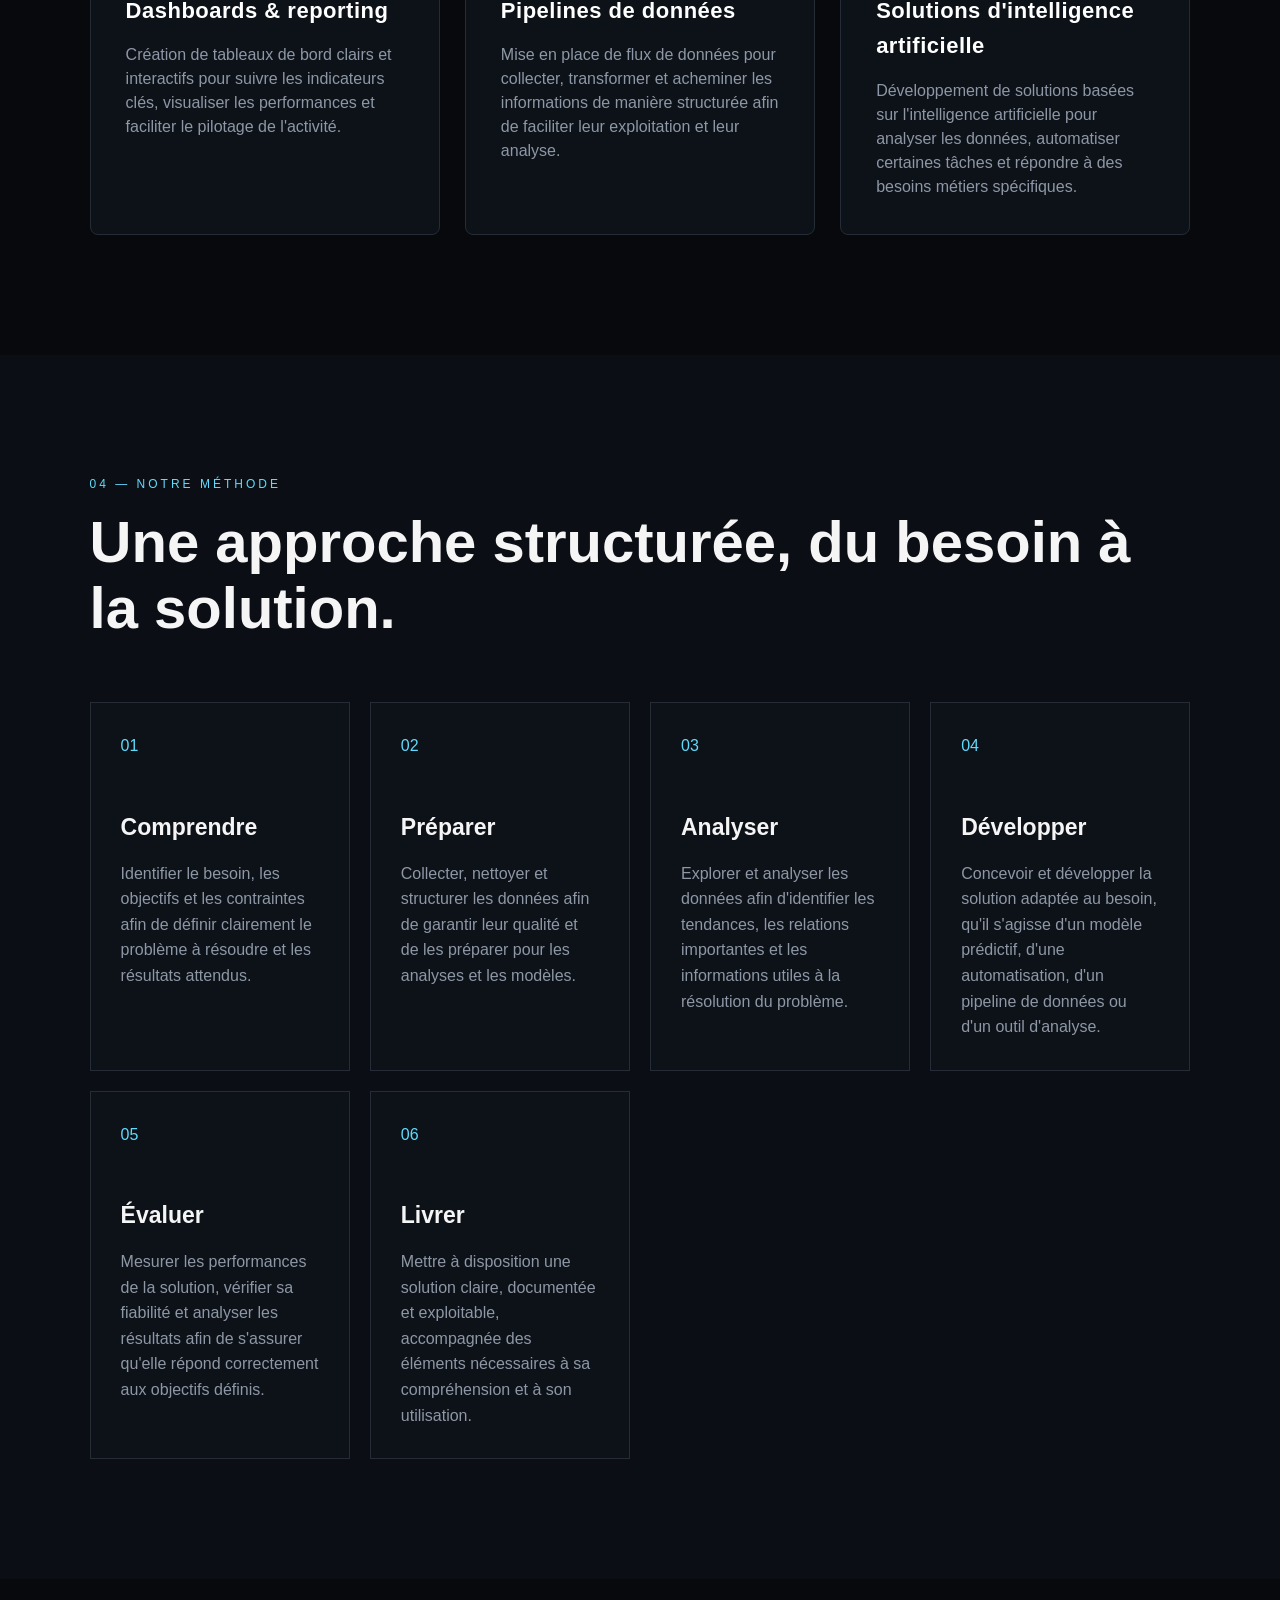
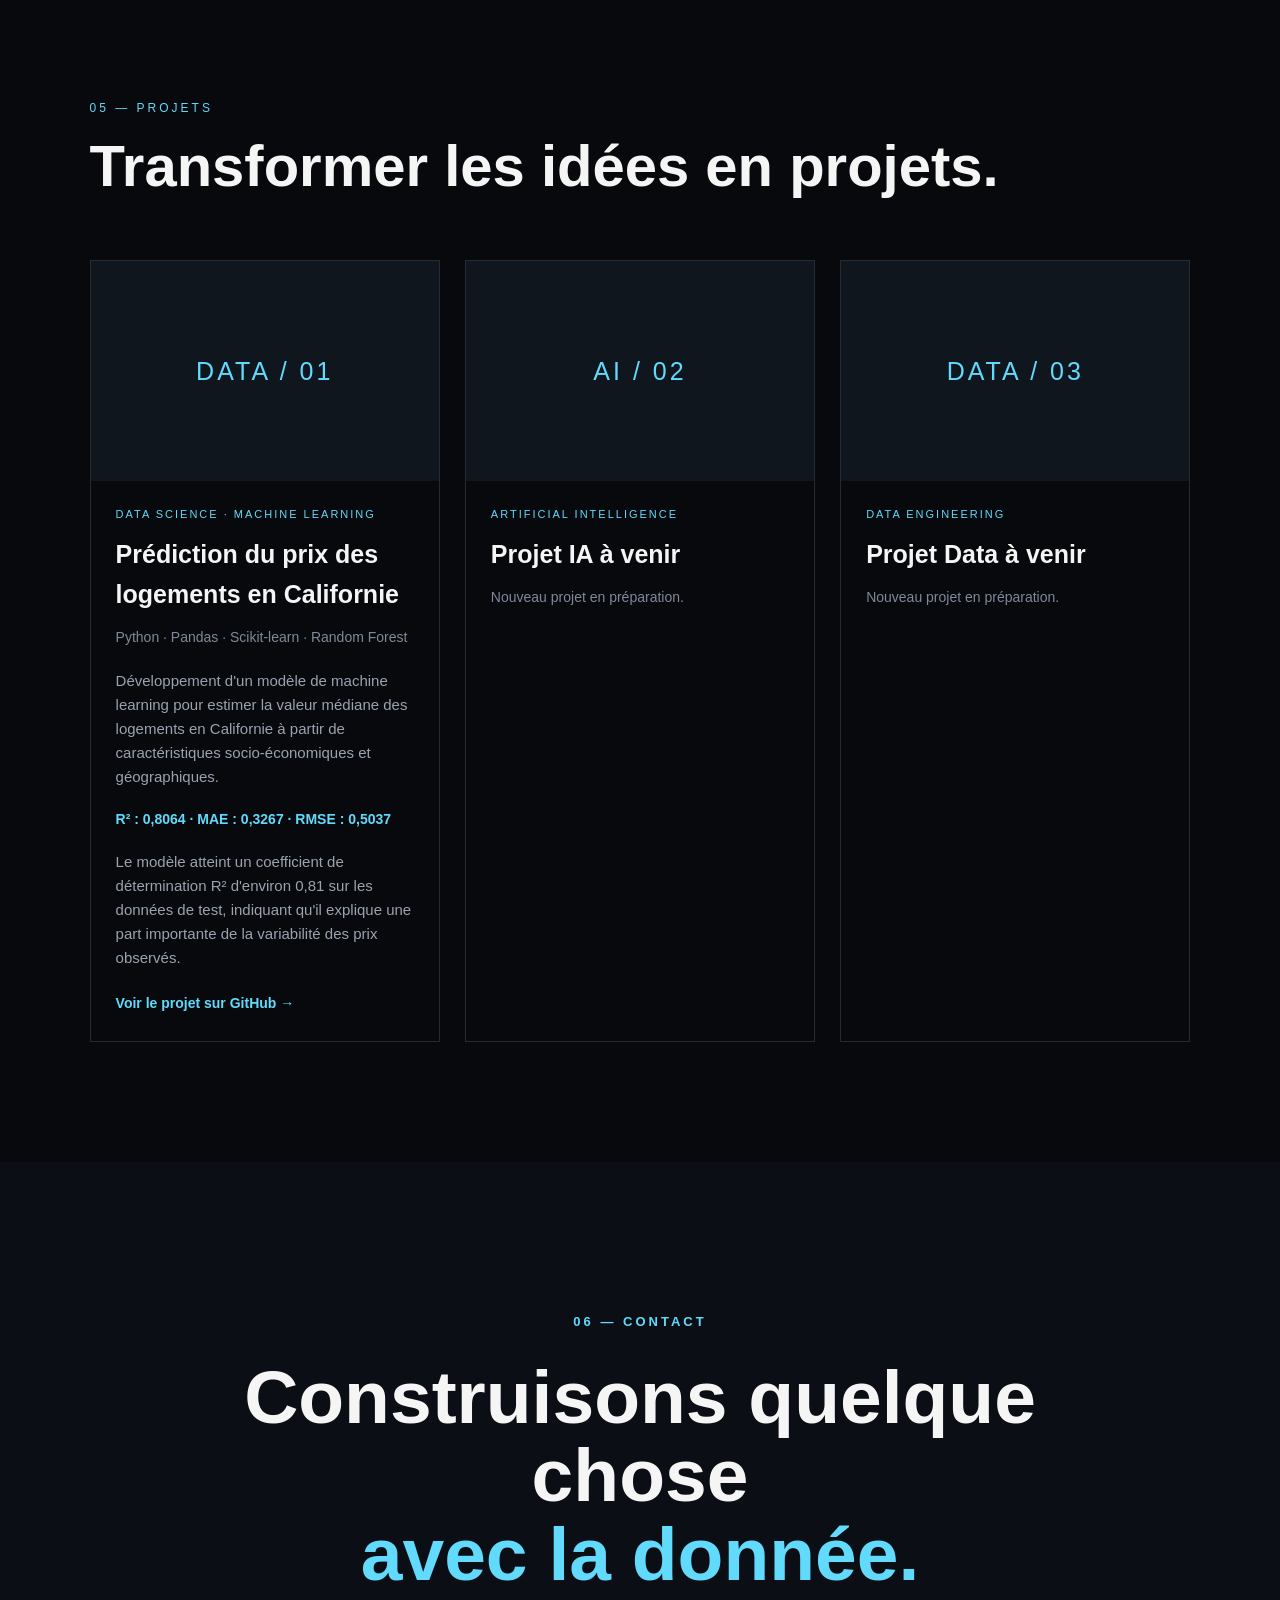
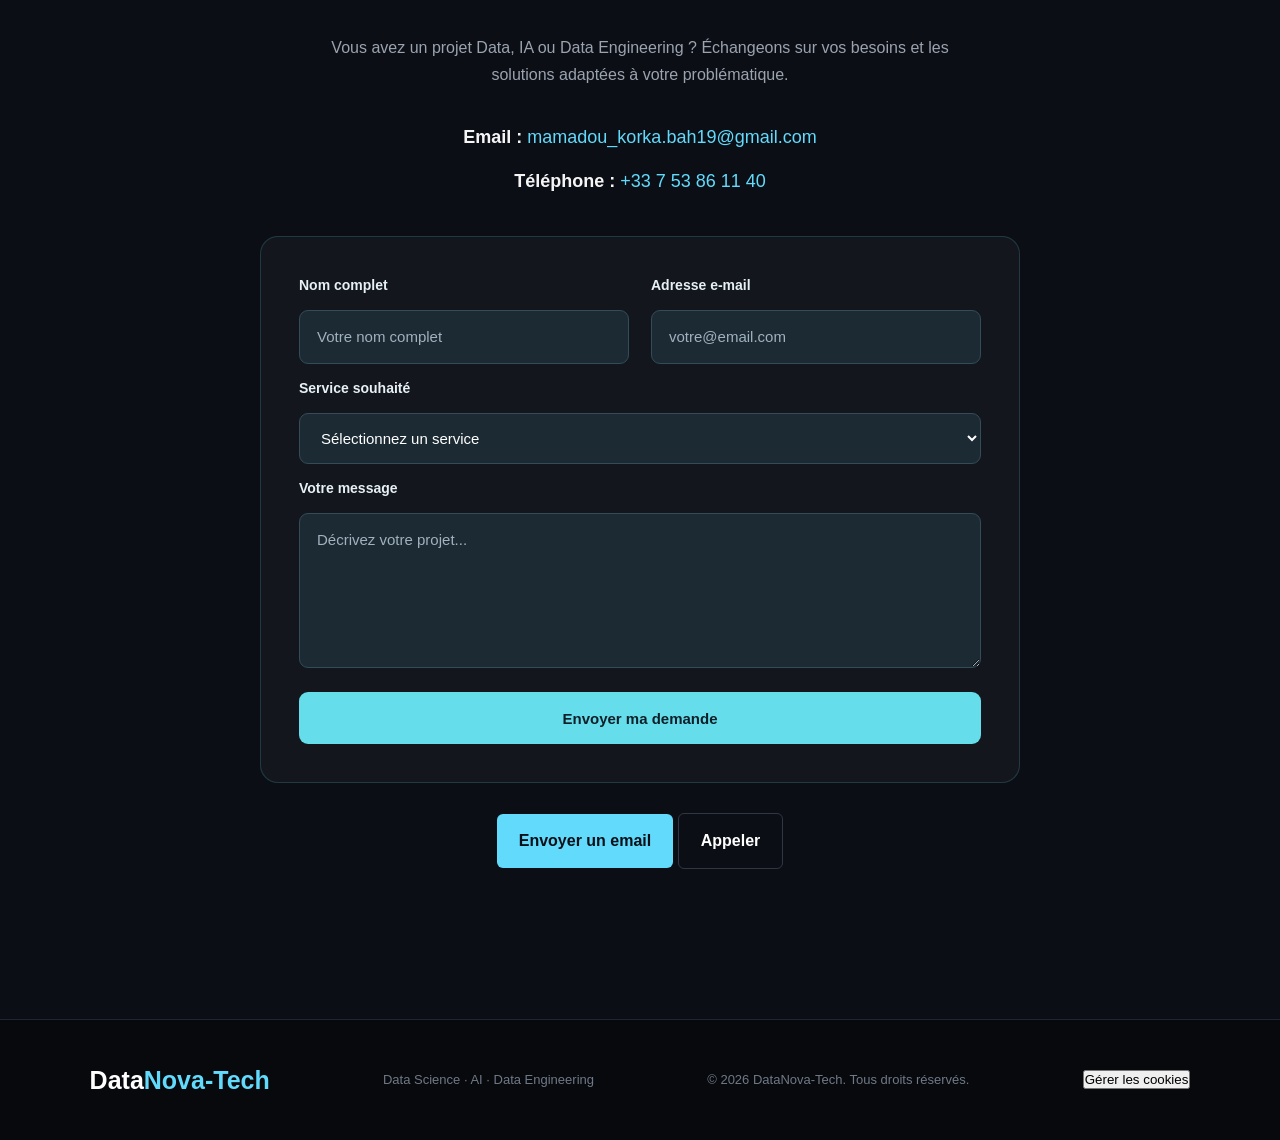
==== commit ef7abc60: "Update fmt.Println message from 'Hello' to 'Goodbye'" ====
--- a/index.html
+++ b/index.html
@@ -867,6 +867,17 @@
 
             });
 
+                localStorage.setItem(
+                    "datanova-analytics-consent",
+                    "rejected"
+                );
+
+                window["ga-disable-G-7P12ZTF2XZ"] = true;
+
+                banner.hidden = true;
+
+            });
+
             // ROUVRIR LE BANDEAU DE COOKIES
             if (manageCookies) {
 
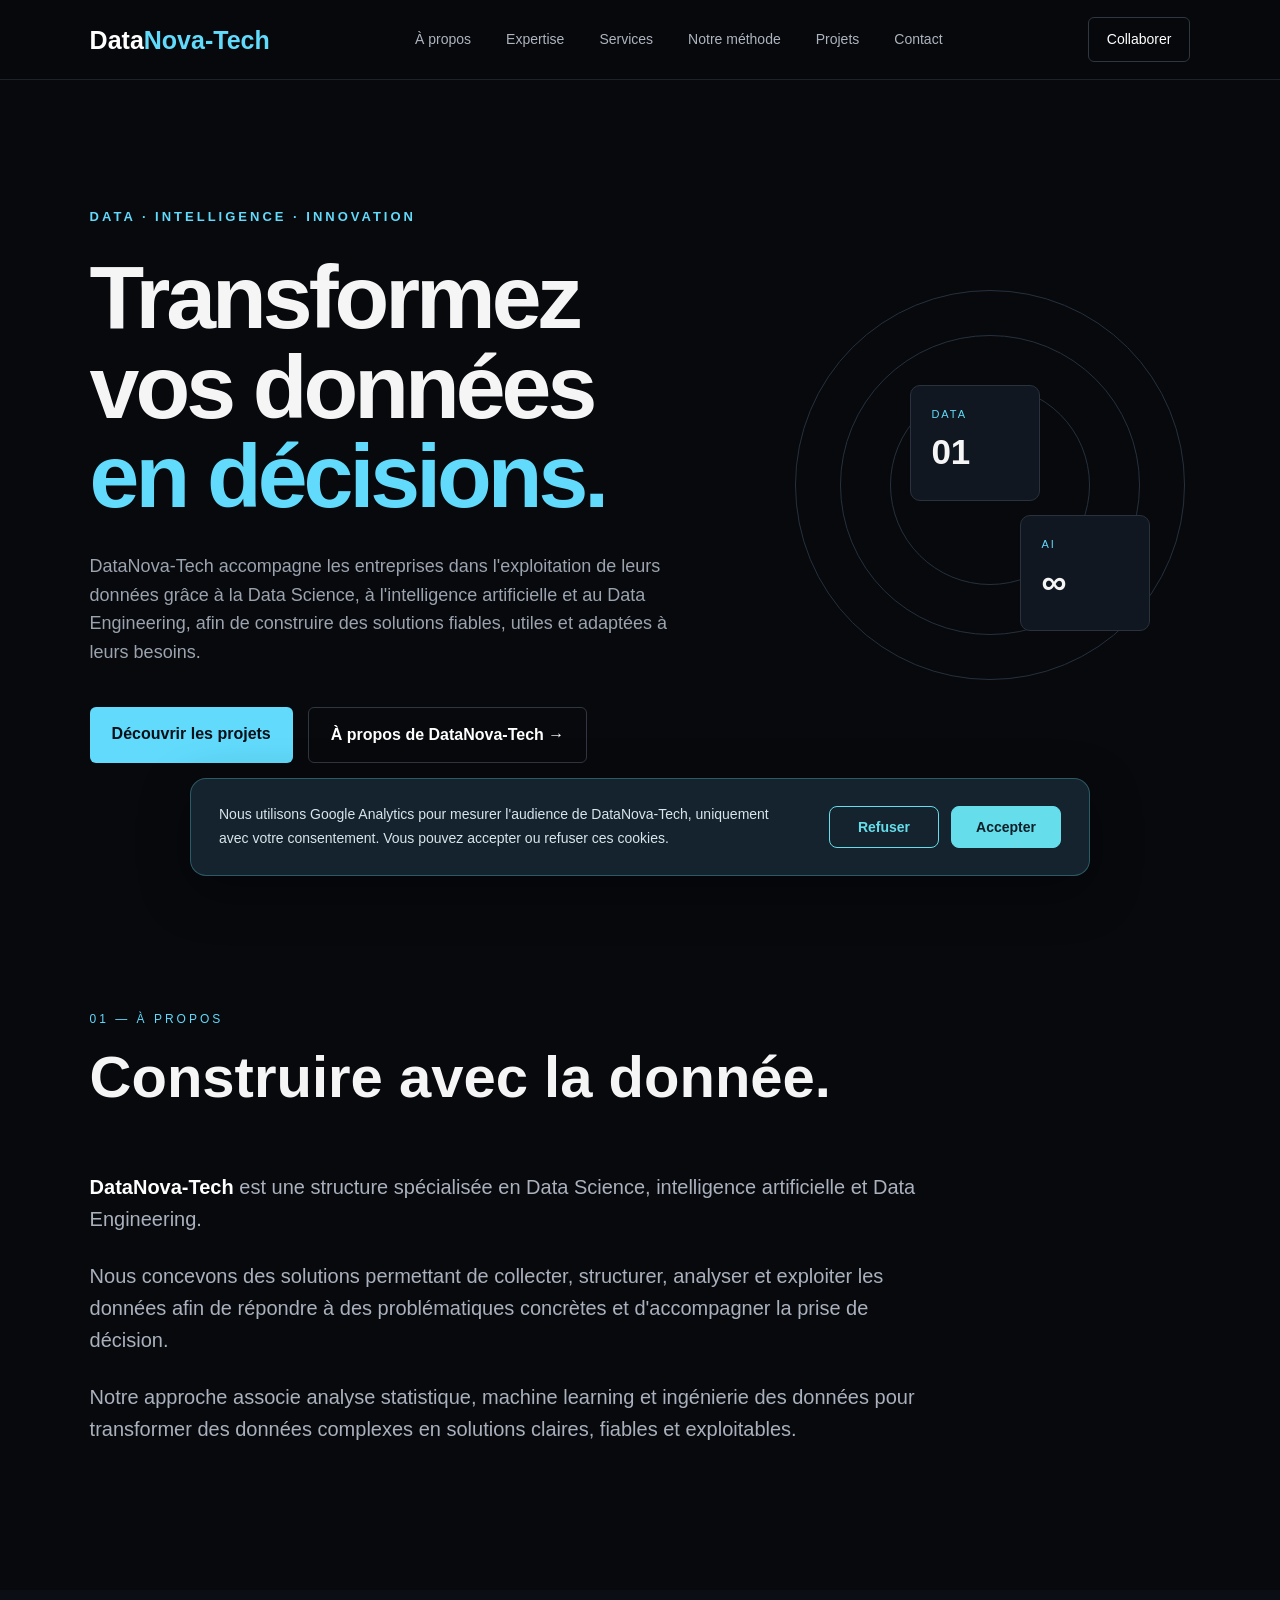
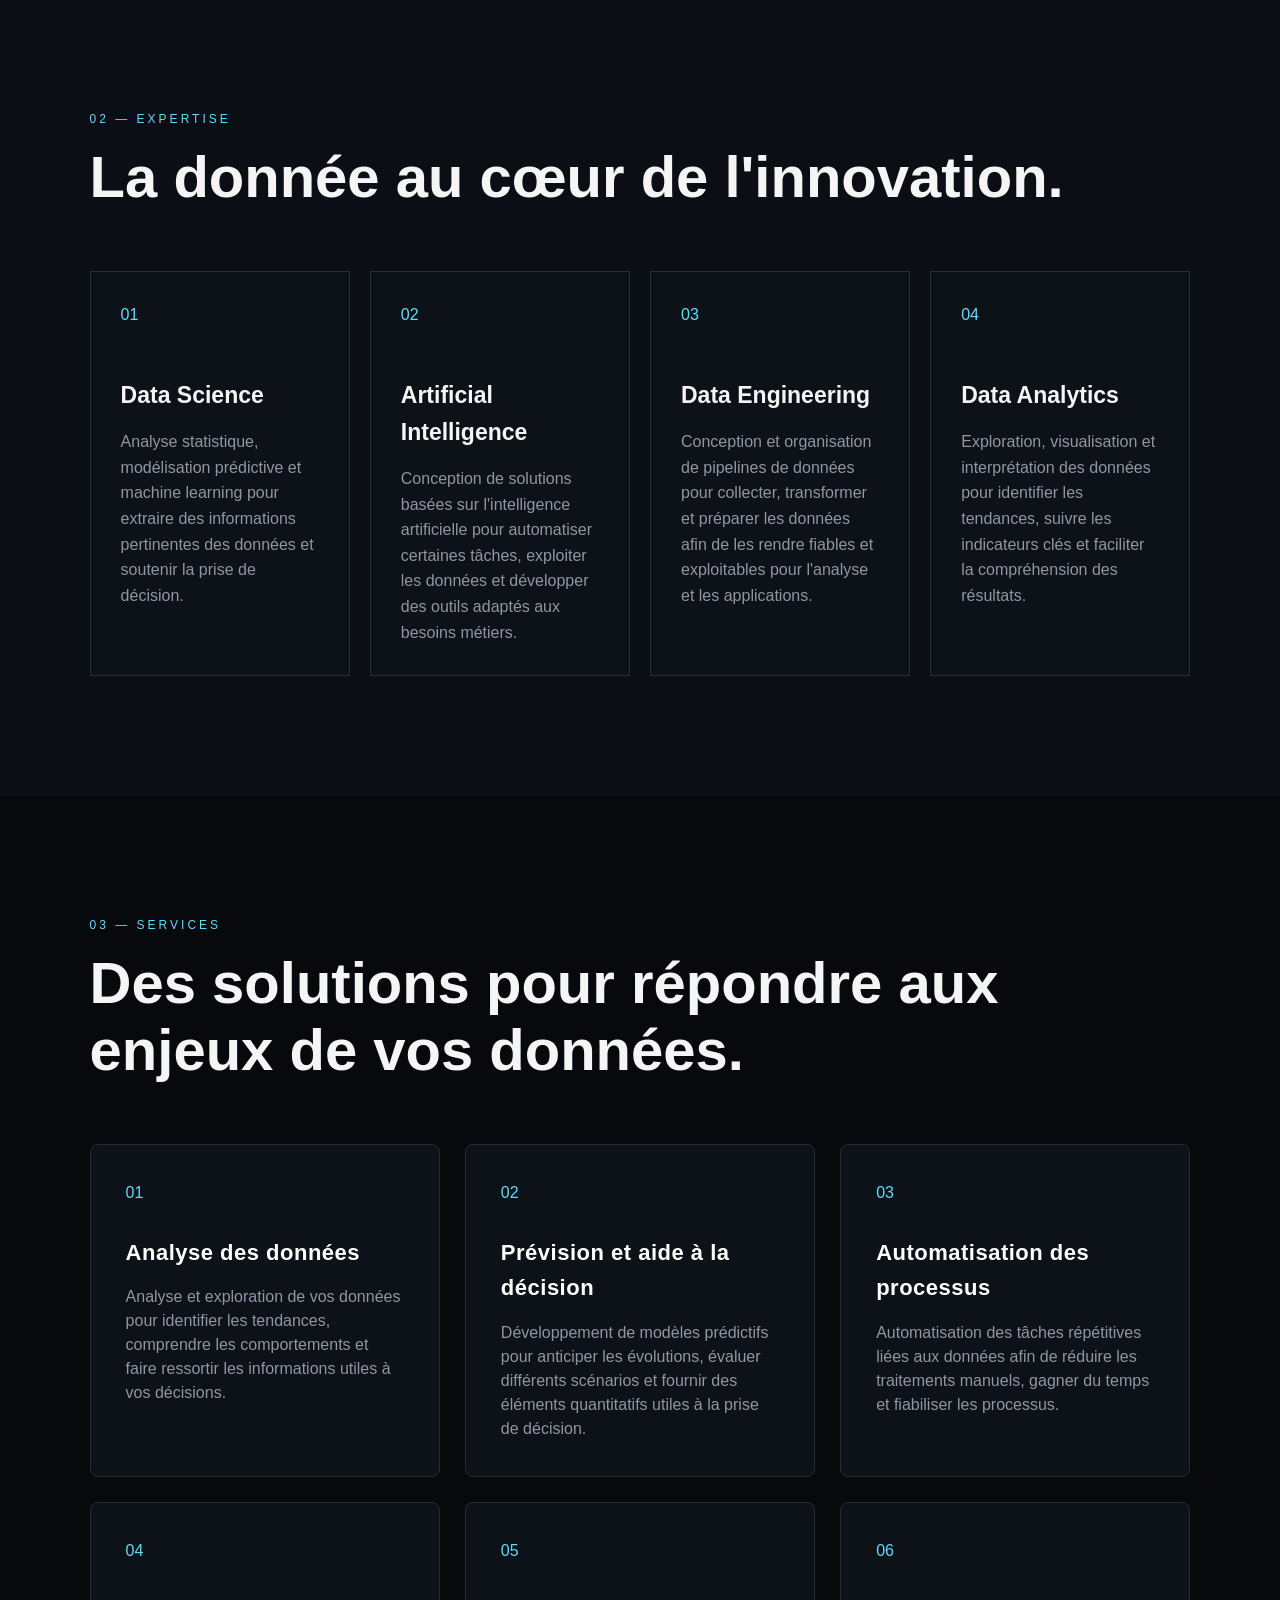
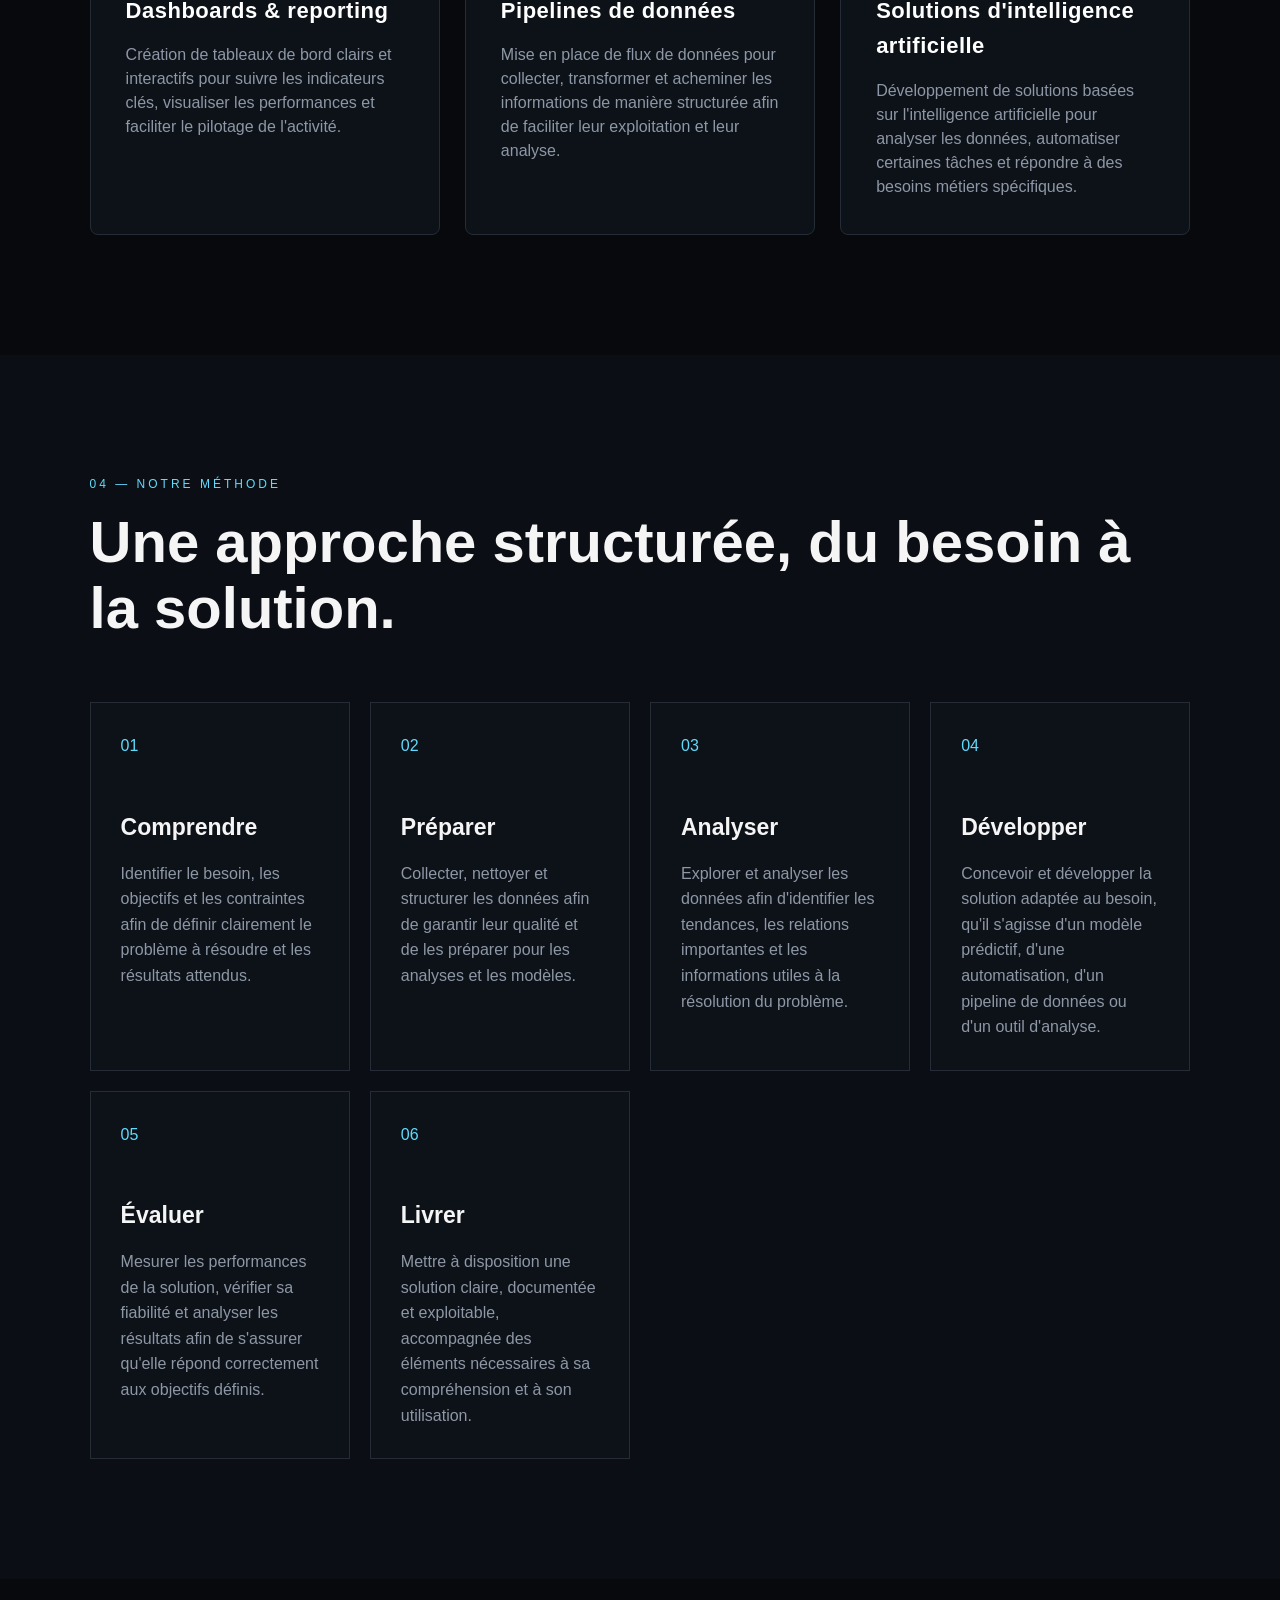
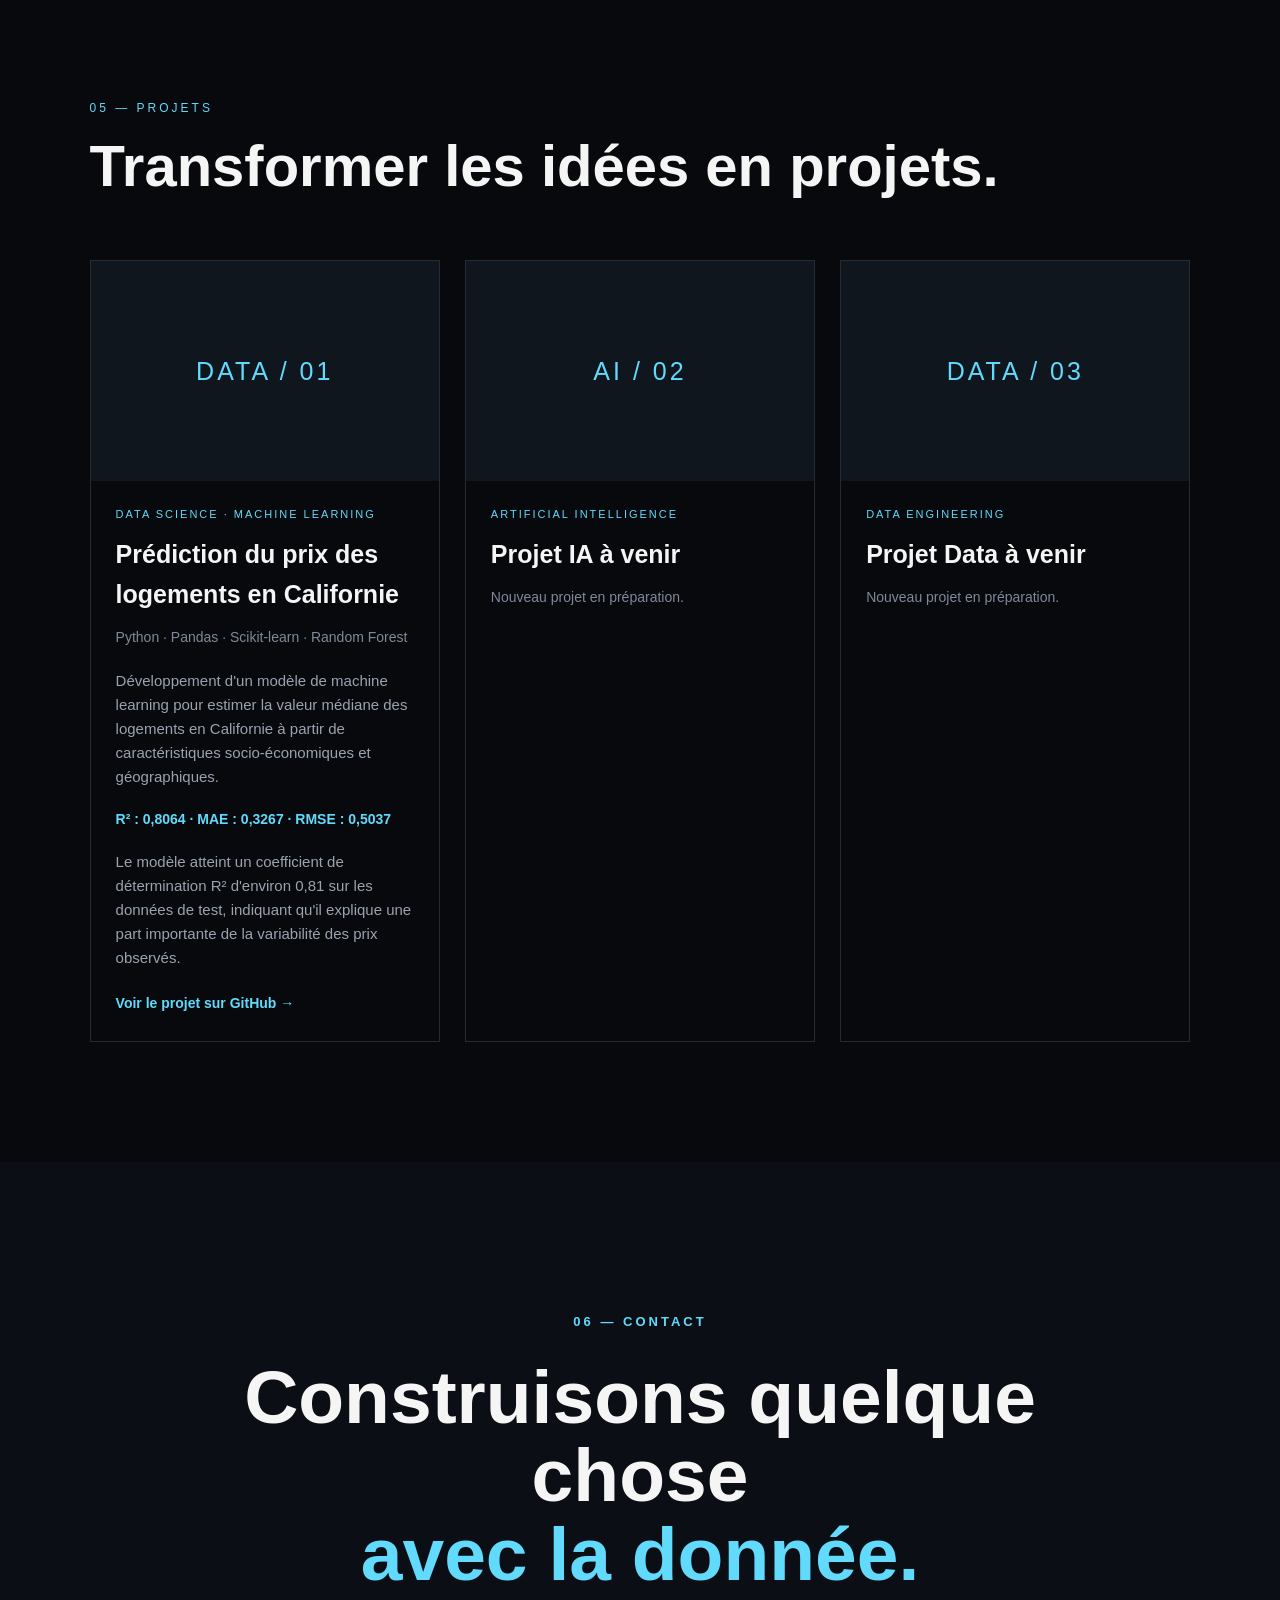
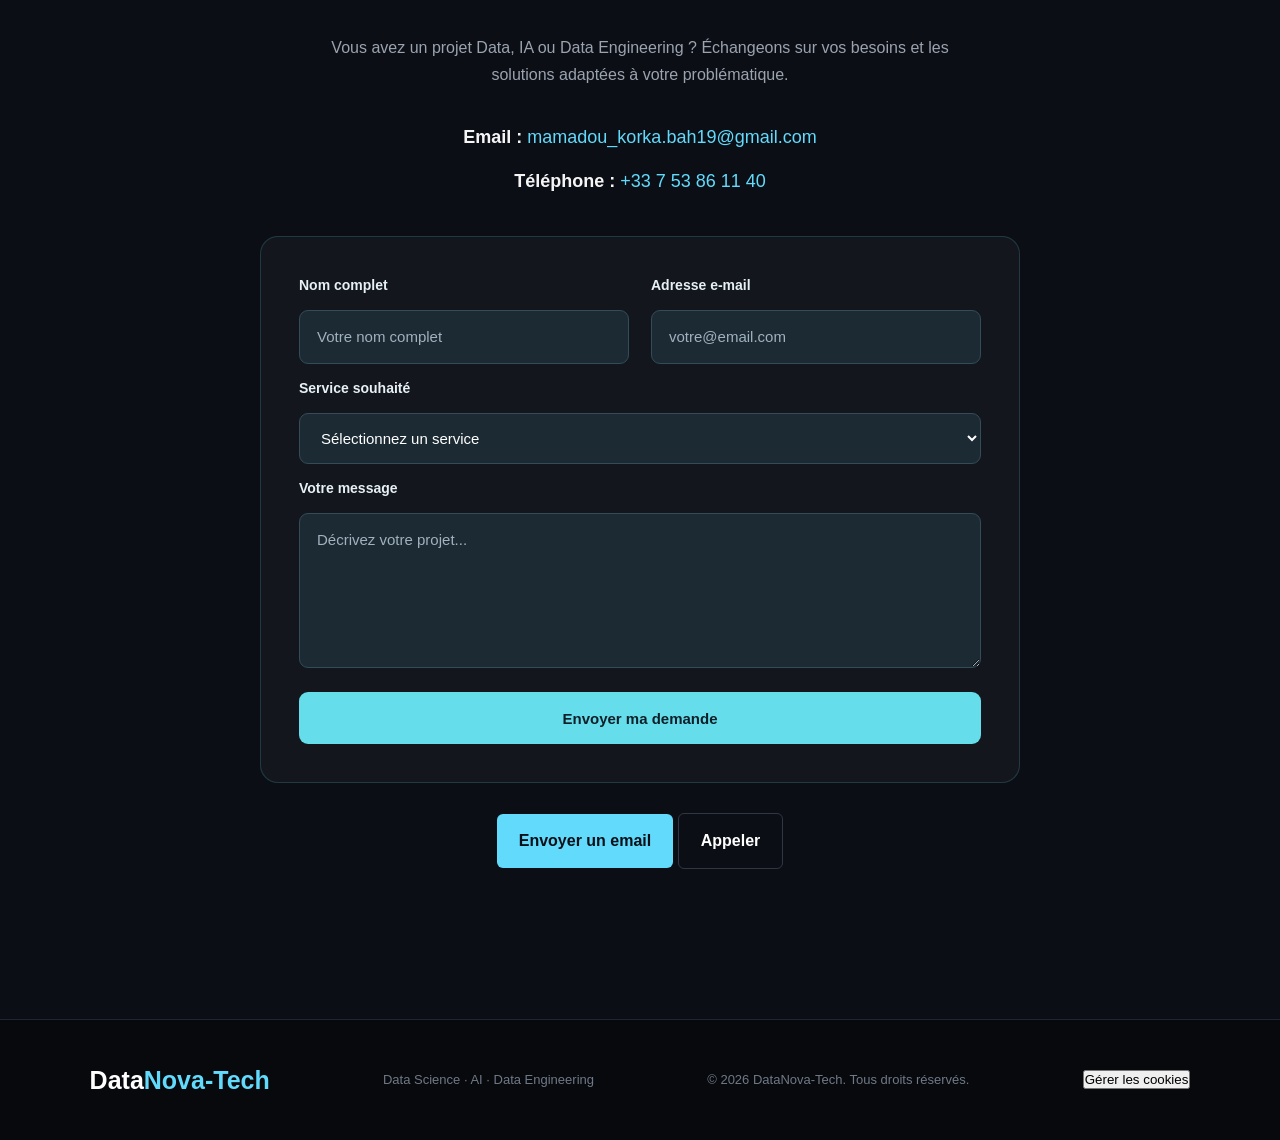
==== commit 88e8ec1c: "Update fmt.Println message from 'Hello' to 'Goodbye'" ====
--- a/index.html
+++ b/index.html
@@ -66,8 +66,7 @@
 
             var script = document.createElement("script");
             script.async = true;
-            script.src =
-                "https://www.googletagmanager.com/gtag/js?id=G-7P12ZTF2XZ";
+            script.src = "https://www.googletagmanager.com/gtag/js?id=G-7P12ZTF2XZ";
 
             document.head.appendChild(script);
 
@@ -861,19 +860,47 @@
                     "rejected"
                 );
 
+                // Désactiver Google Analytics
                 window["ga-disable-G-7P12ZTF2XZ"] = true;
 
-                banner.hidden = true;
-
-            });
-
-                localStorage.setItem(
-                    "datanova-analytics-consent",
-                    "rejected"
-                );
-
-                window["ga-disable-G-7P12ZTF2XZ"] = true;
-
+                // Supprimer les cookies Google Analytics
+                const hostname = window.location.hostname;
+                const domains = [""];
+
+                const parts = hostname.split(".");
+
+                for (let i = 0; i < parts.length - 1; i++) {
+
+                    domains.push(
+                        "." + parts.slice(i).join(".")
+                    );
+
+                }
+
+                document.cookie.split(";").forEach(function (cookie) {
+
+                    const name = cookie.split("=")[0].trim();
+
+                    if (name === "_ga" || name.startsWith("_ga_")) {
+
+                        domains.forEach(function (domain) {
+
+                            const domainAttribute = domain
+                                ? "; domain=" + domain
+                                : "";
+
+                            document.cookie =
+                                name +
+                                "=; expires=Thu, 01 Jan 1970 00:00:00 GMT; path=/" +
+                                domainAttribute;
+
+                        });
+
+                    }
+
+                });
+
+                // Fermer le bandeau
                 banner.hidden = true;
 
             });
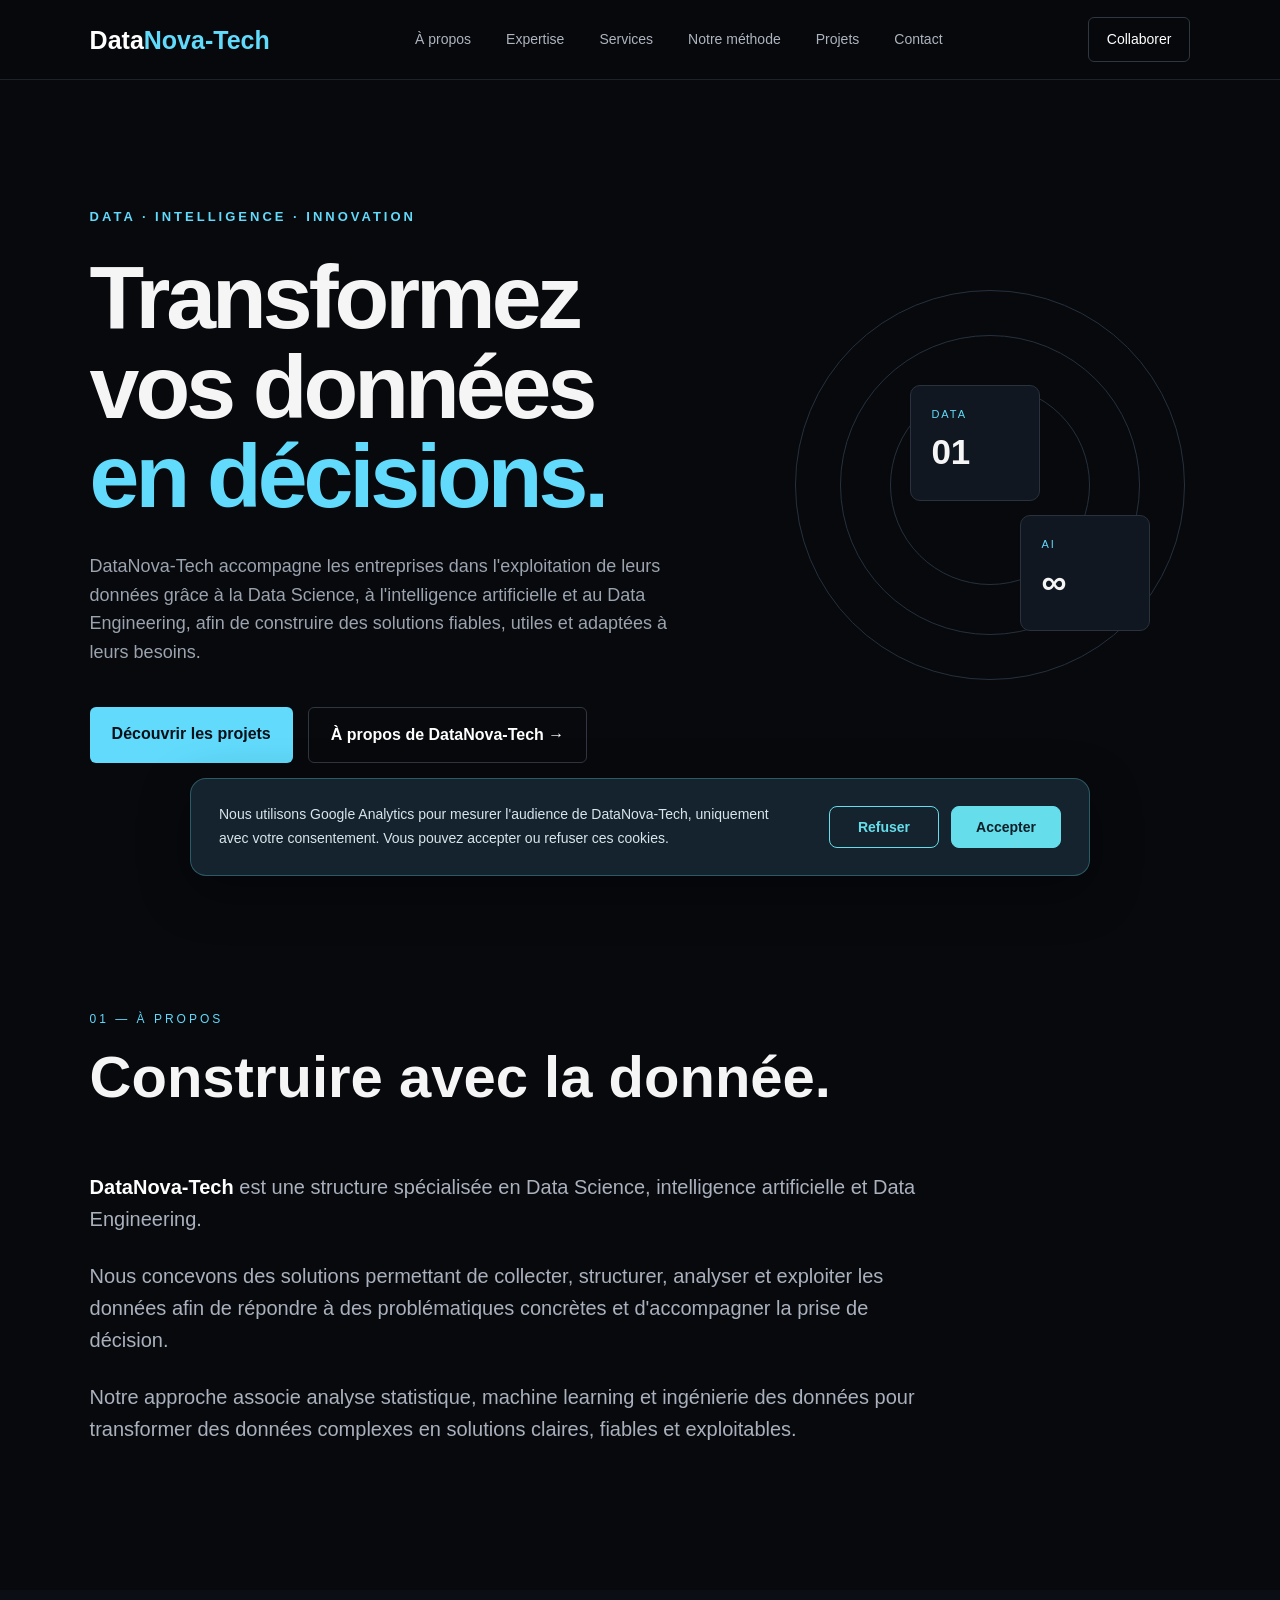
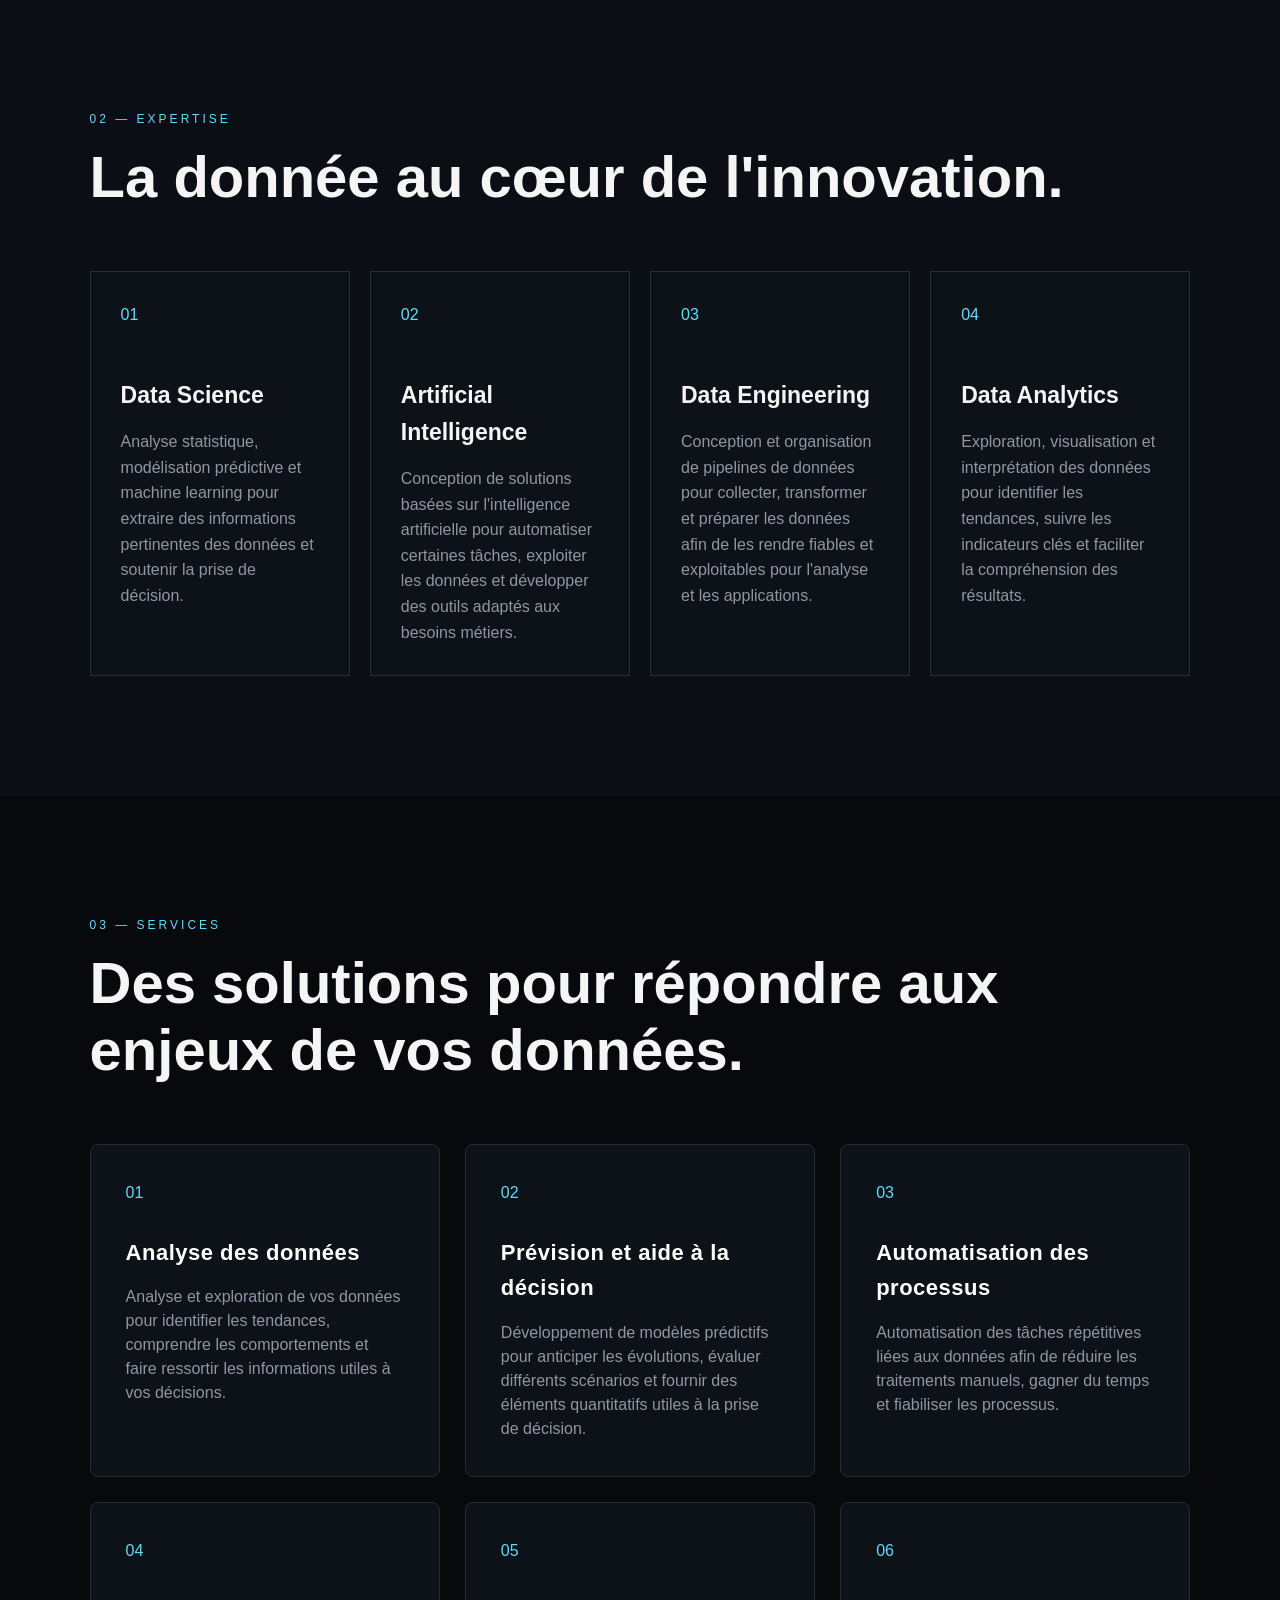
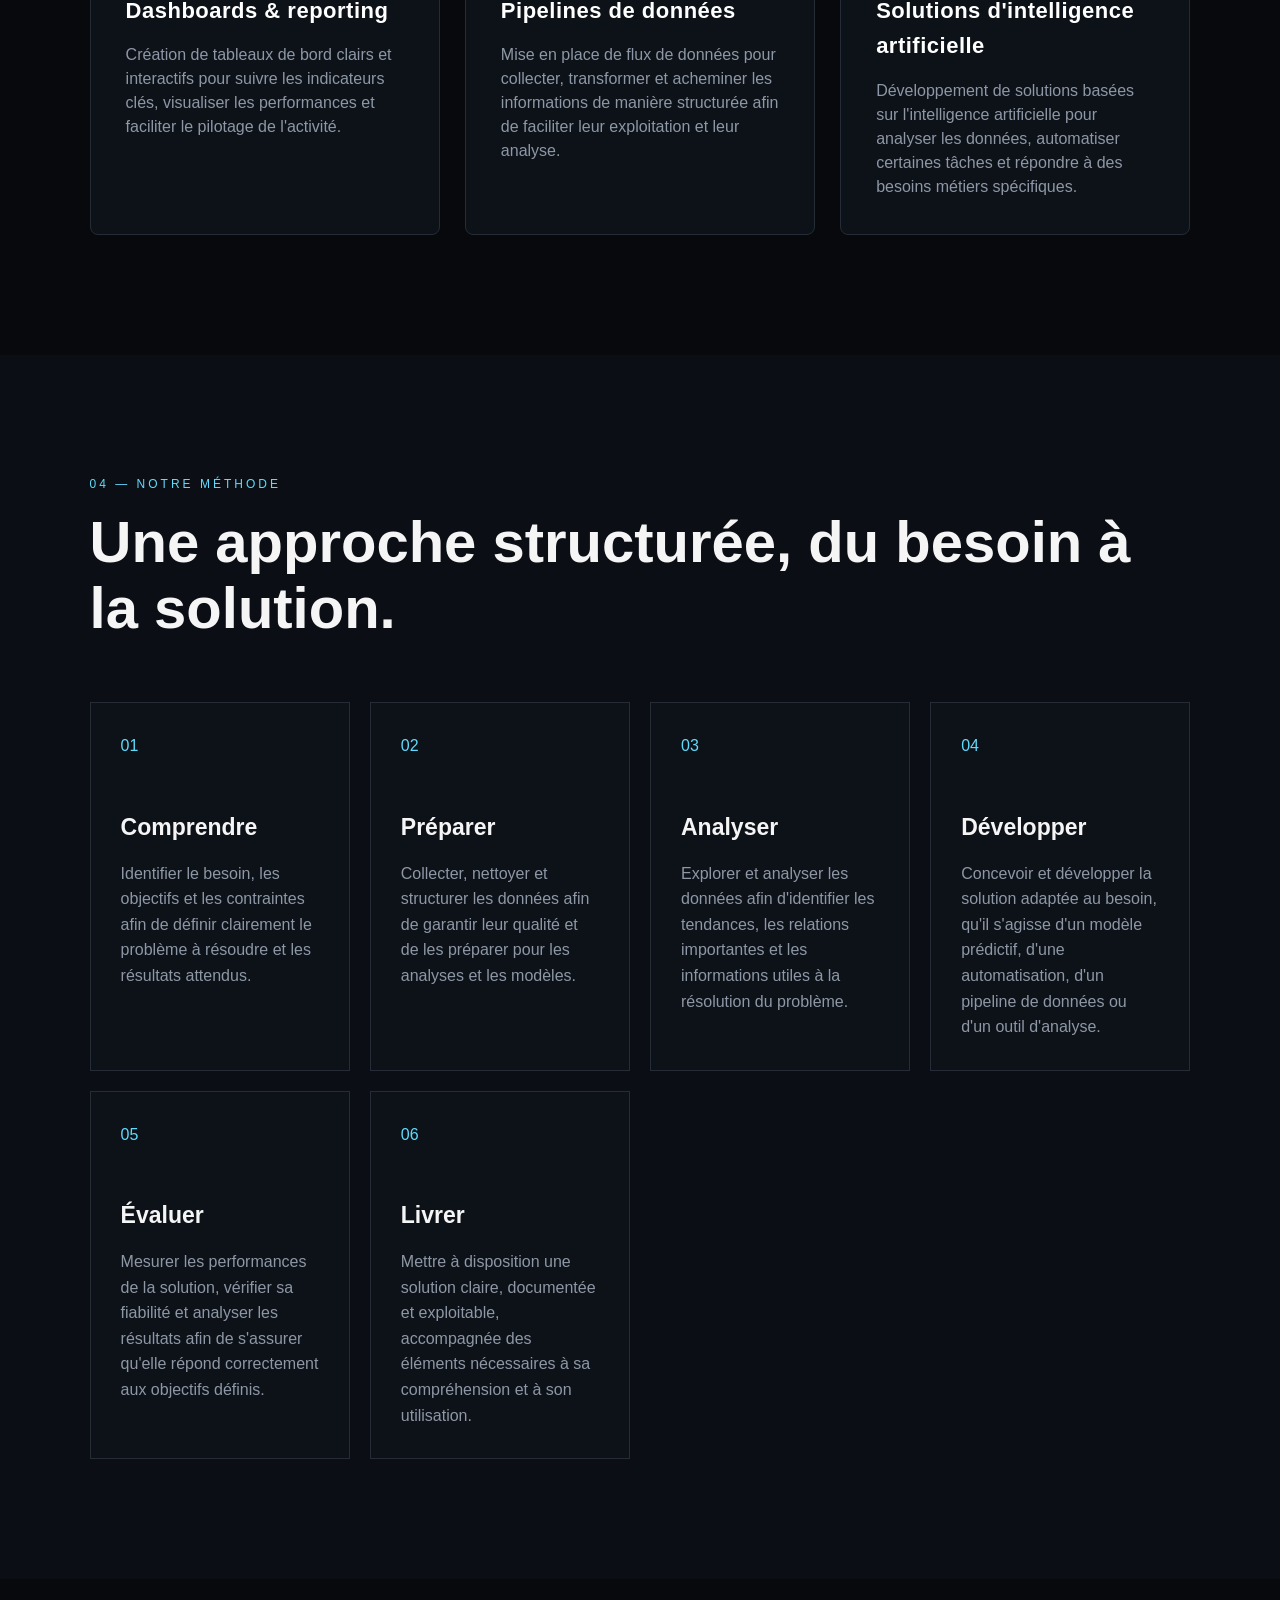
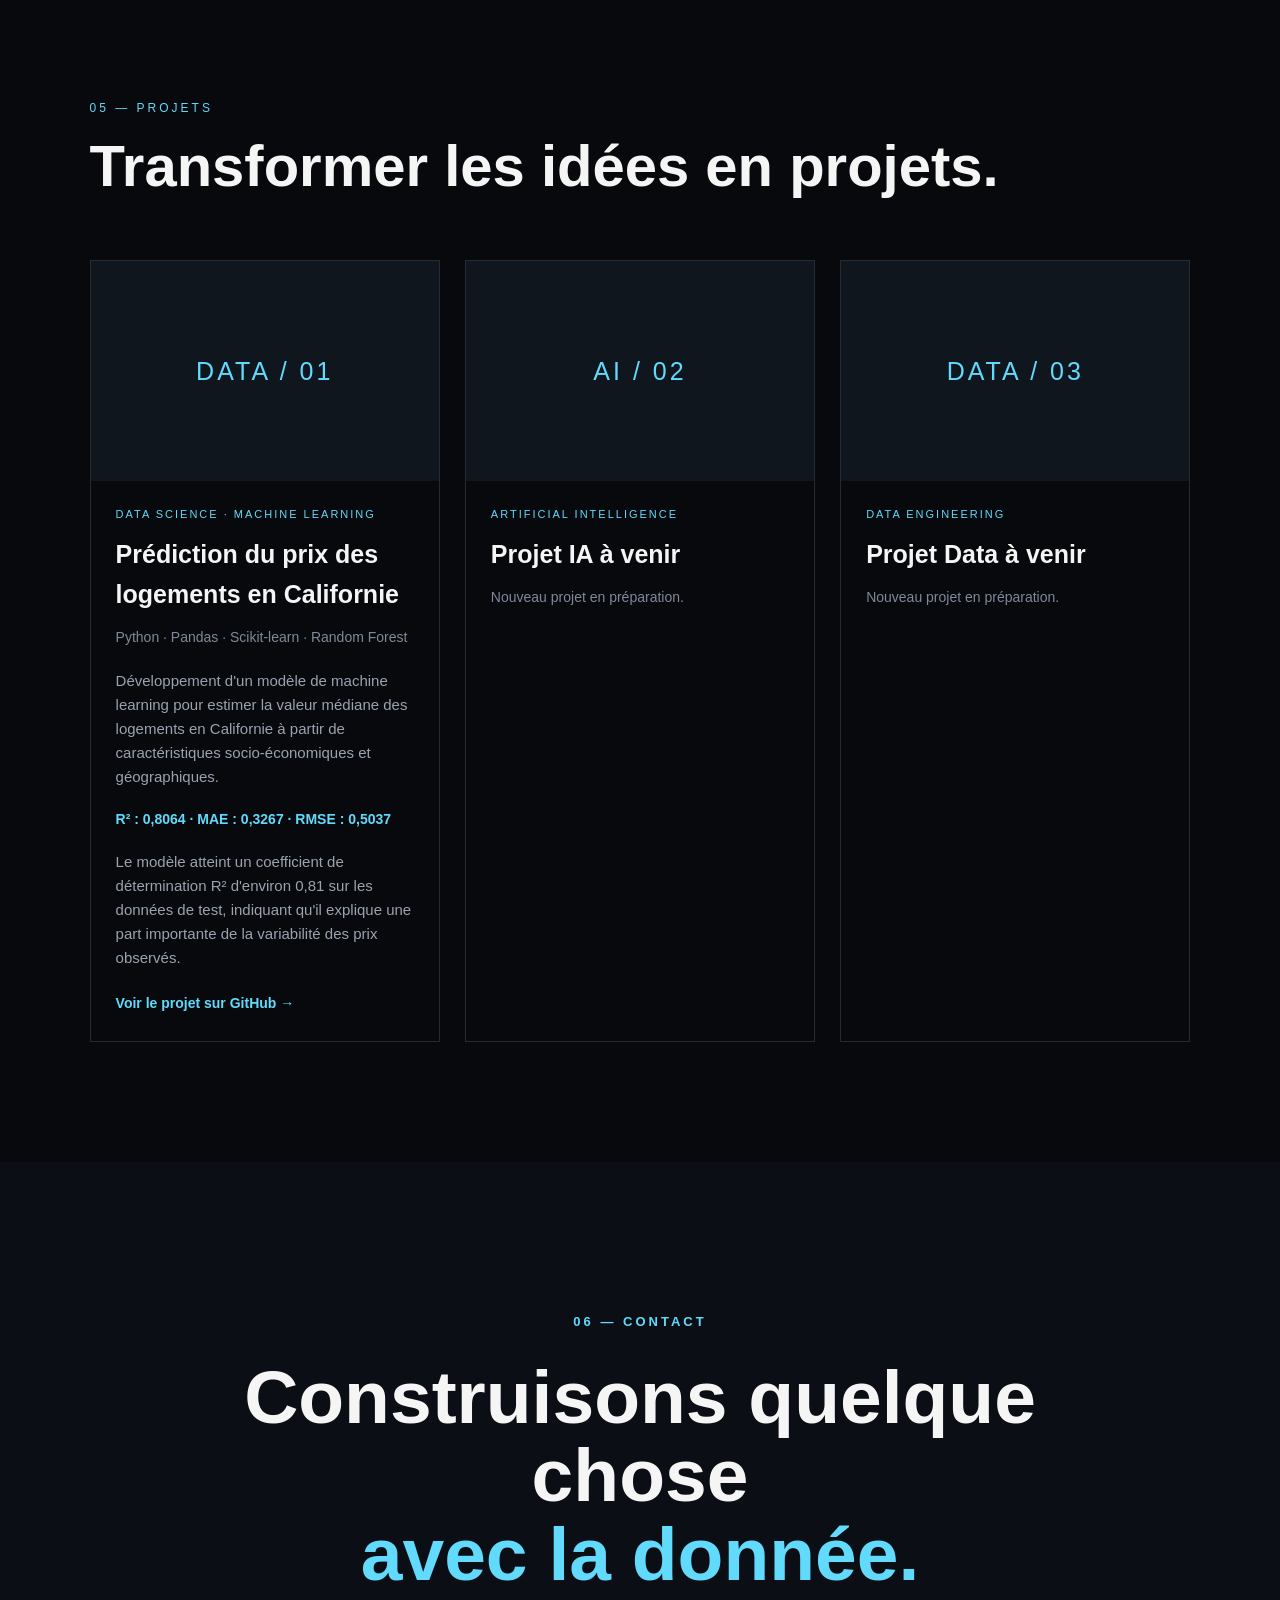
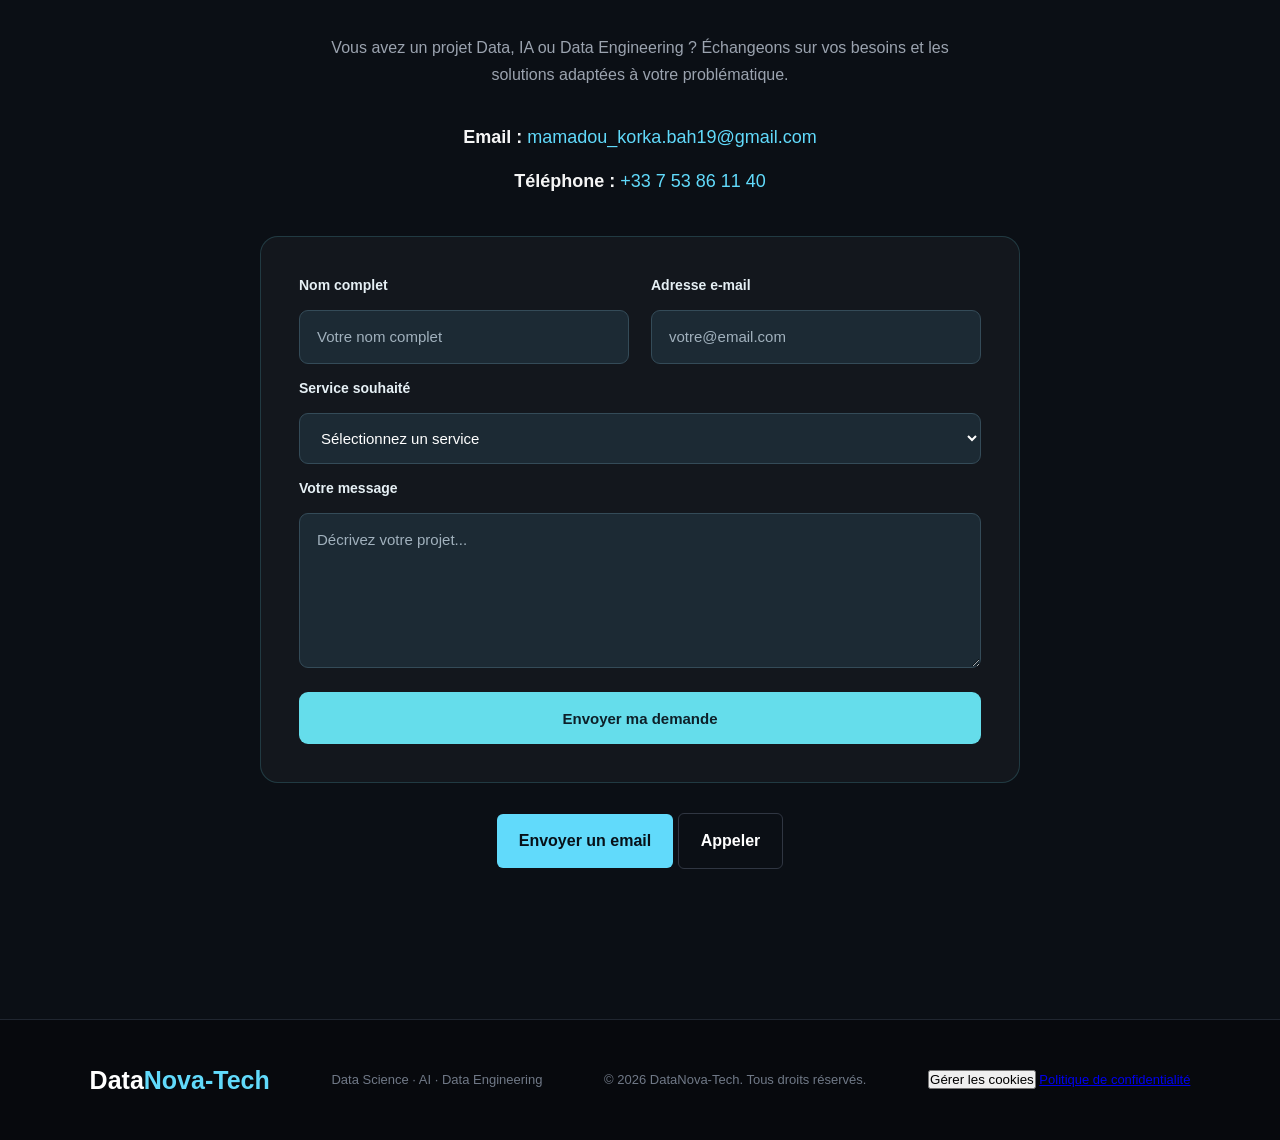
==== commit 436d827d: "Update index.html" ====
--- a/index.html
+++ b/index.html
@@ -760,6 +760,10 @@
                 Gérer les cookies
             </button>
 
+            <a href="politique-confidentialite.html">
+                Politique de confidentialité
+            </a>
+
         </p>
 
     </footer>
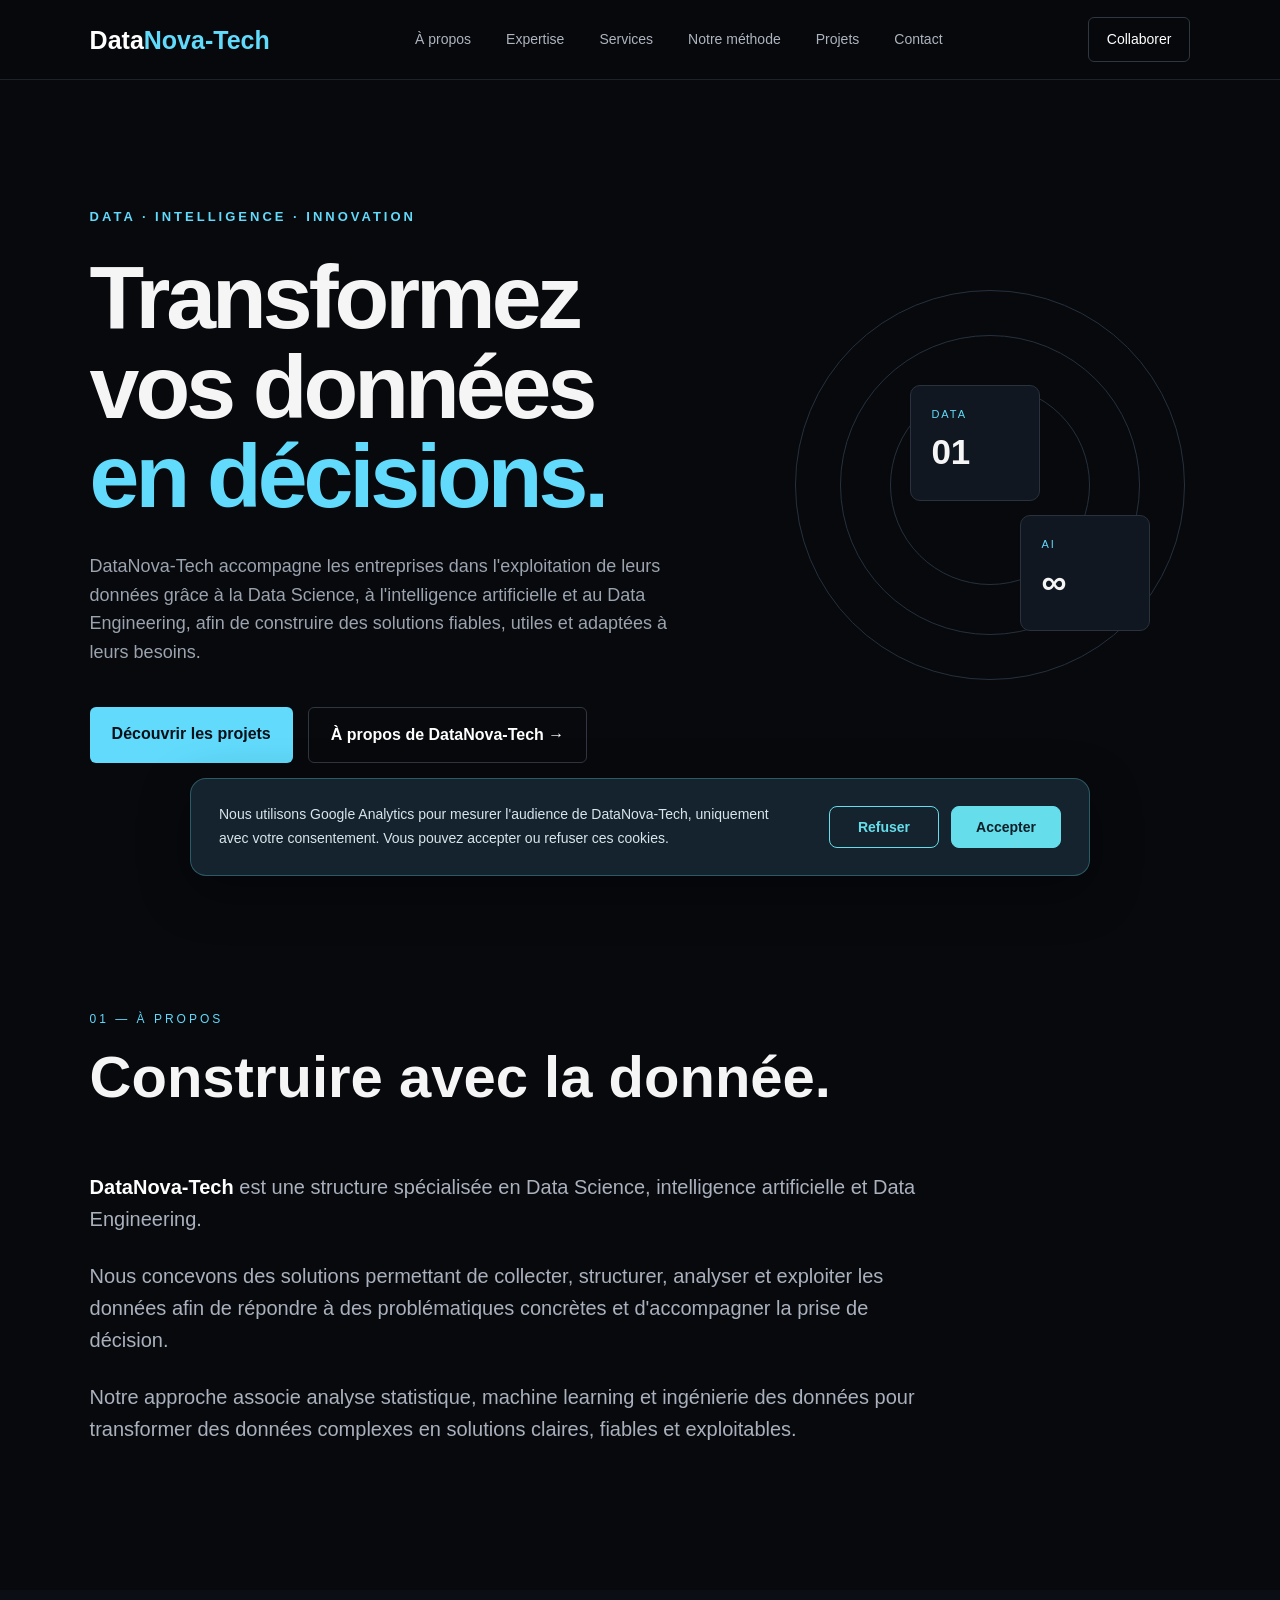
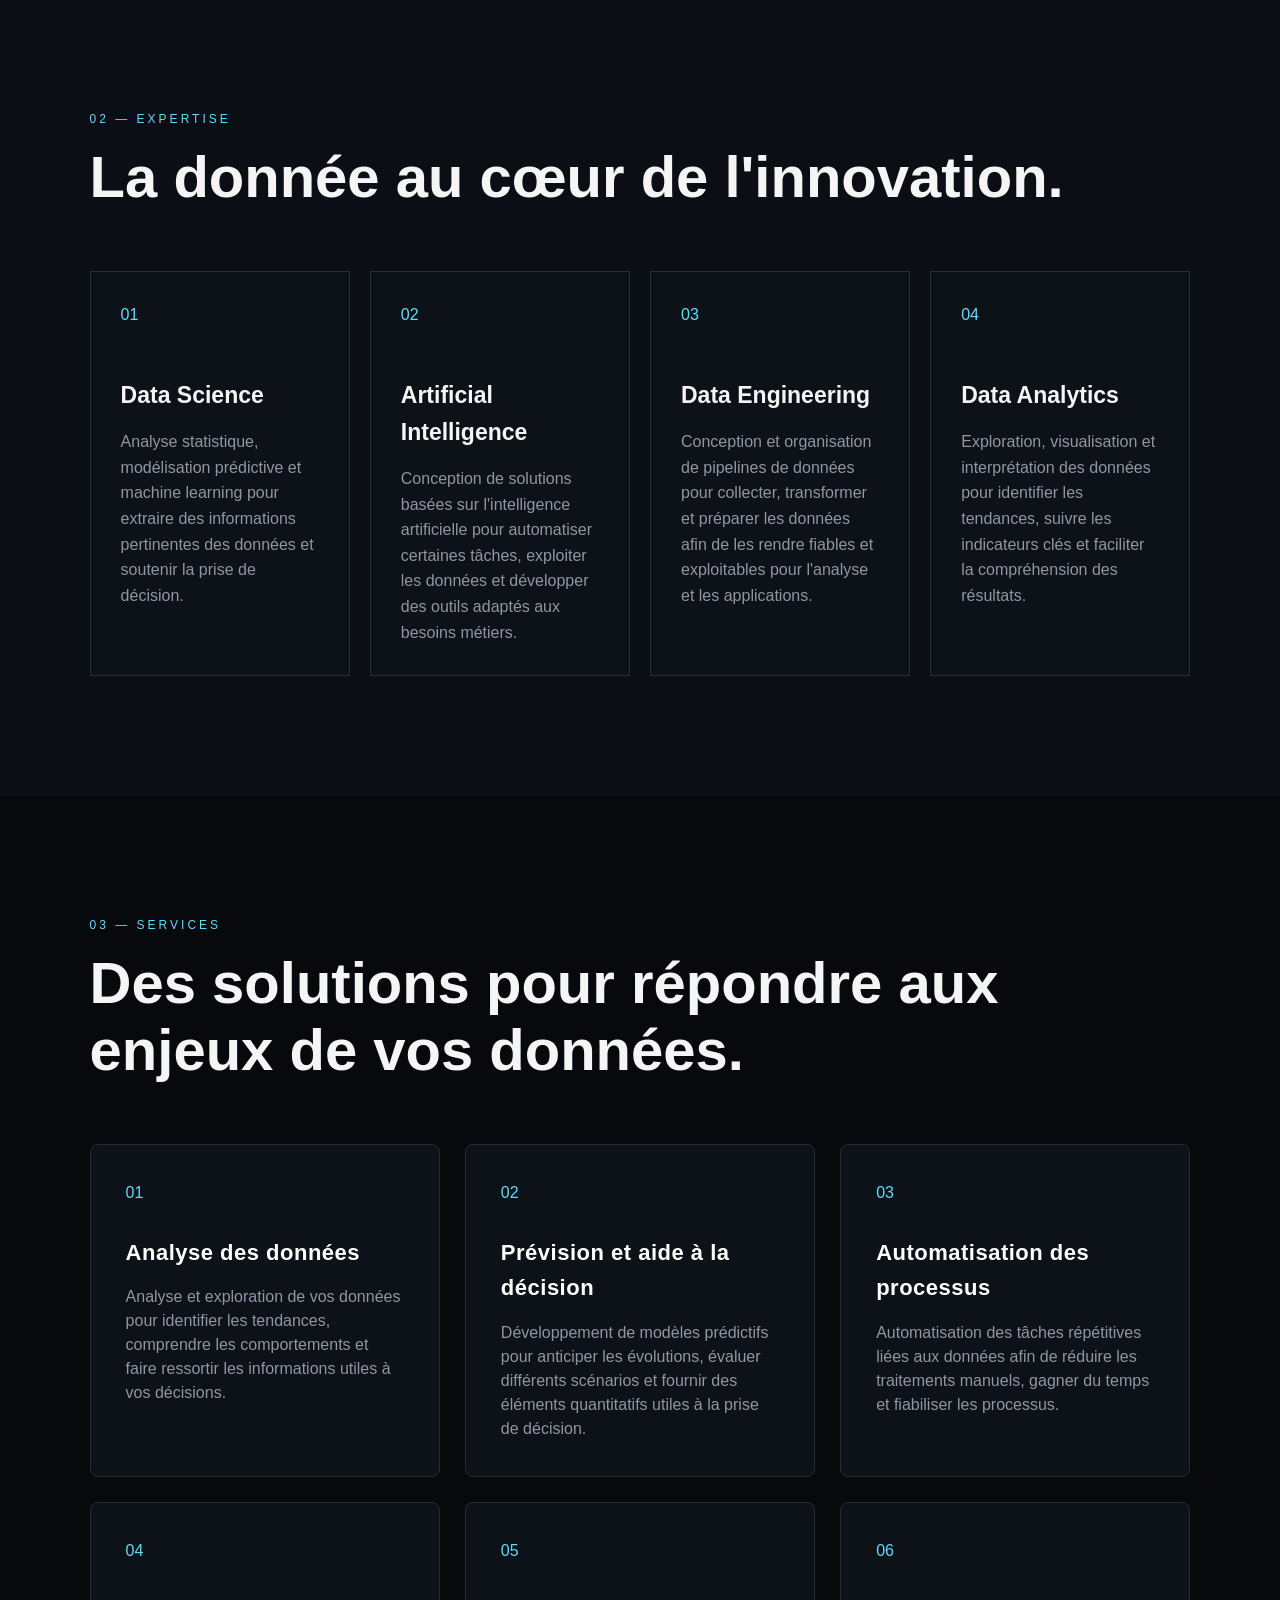
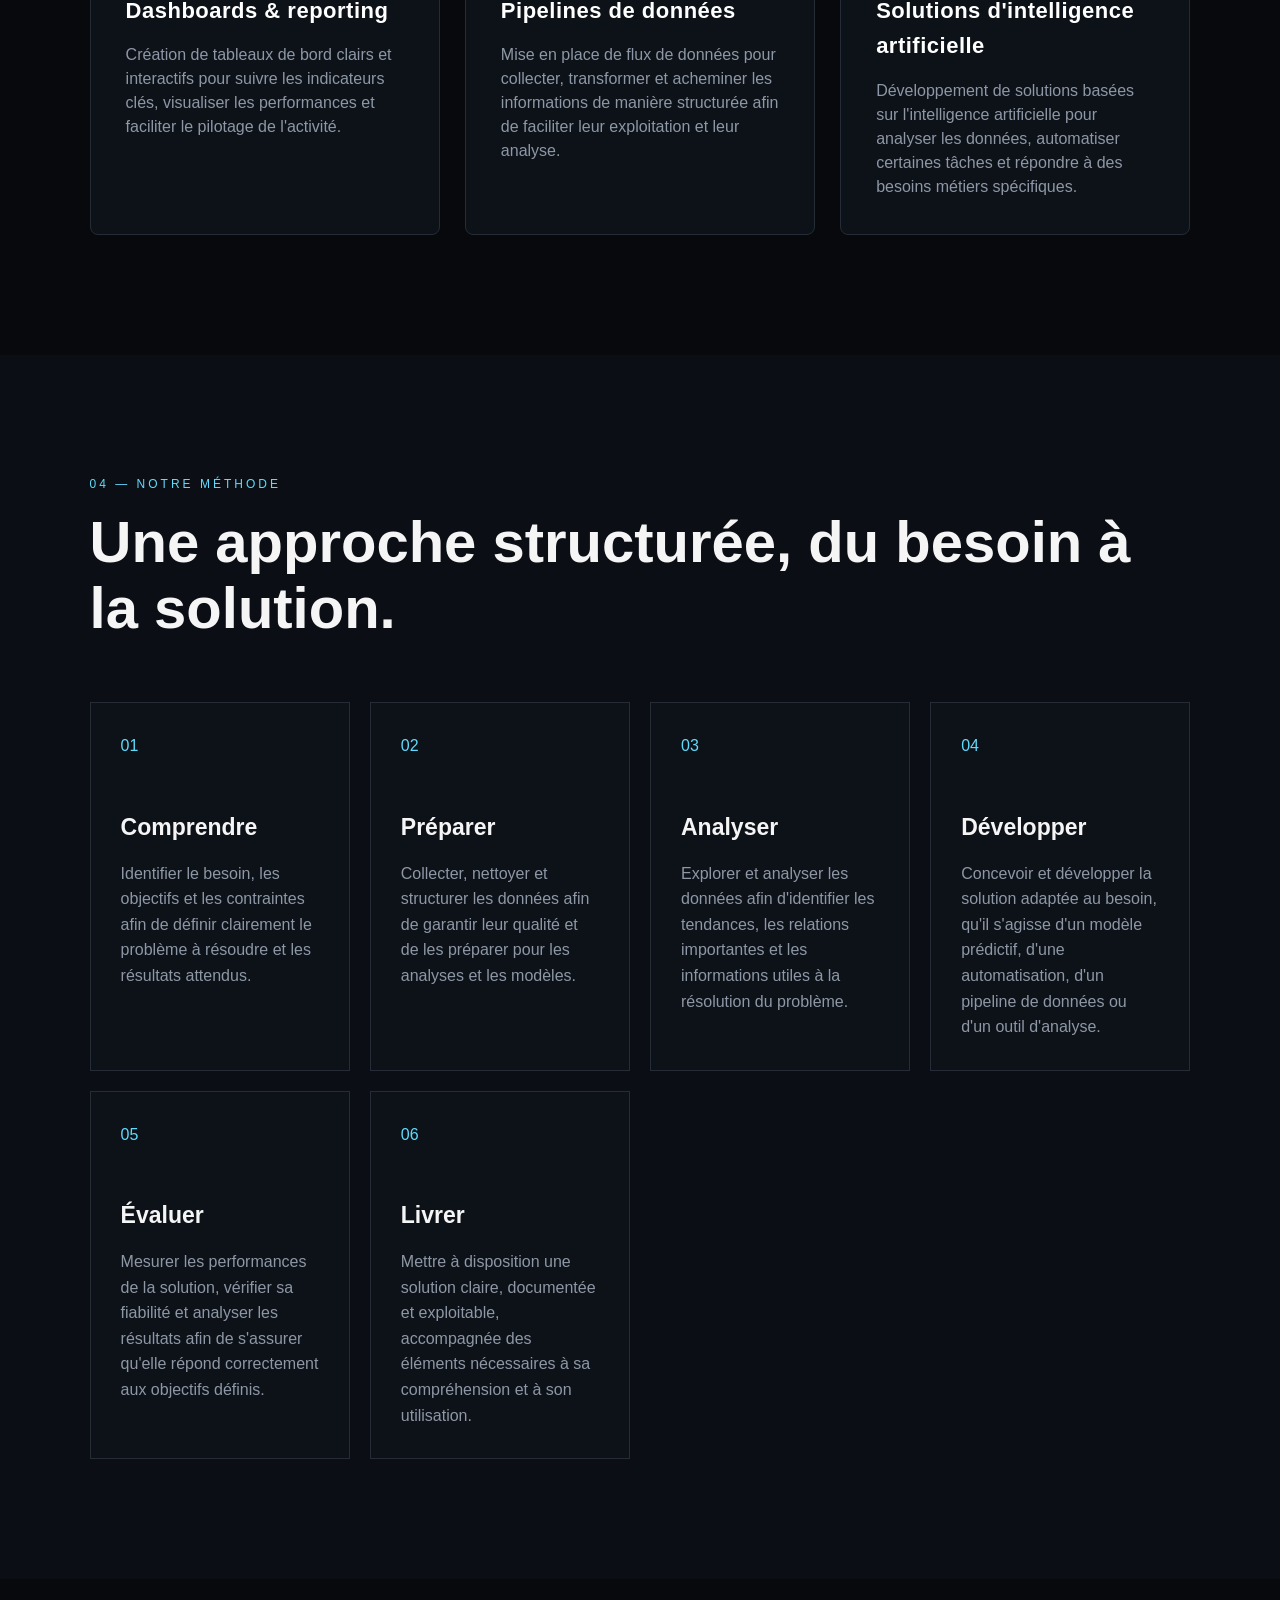
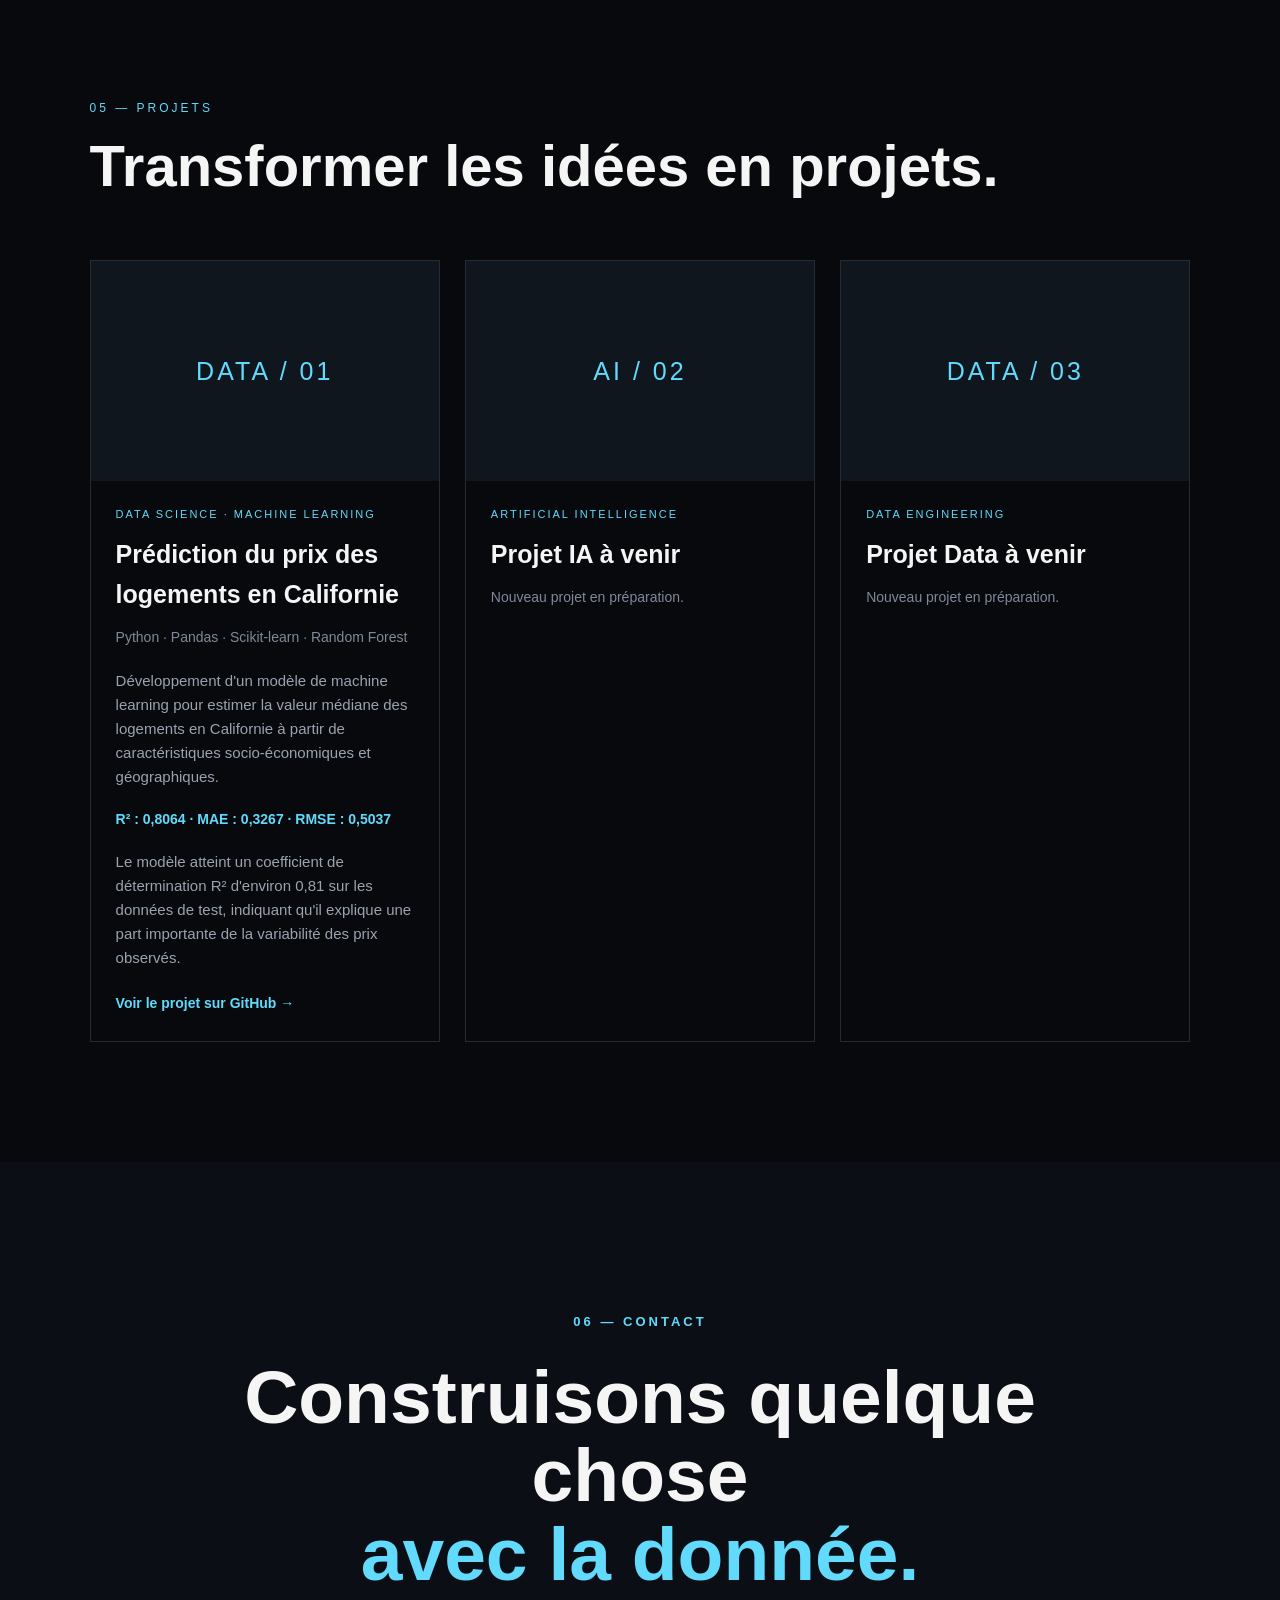
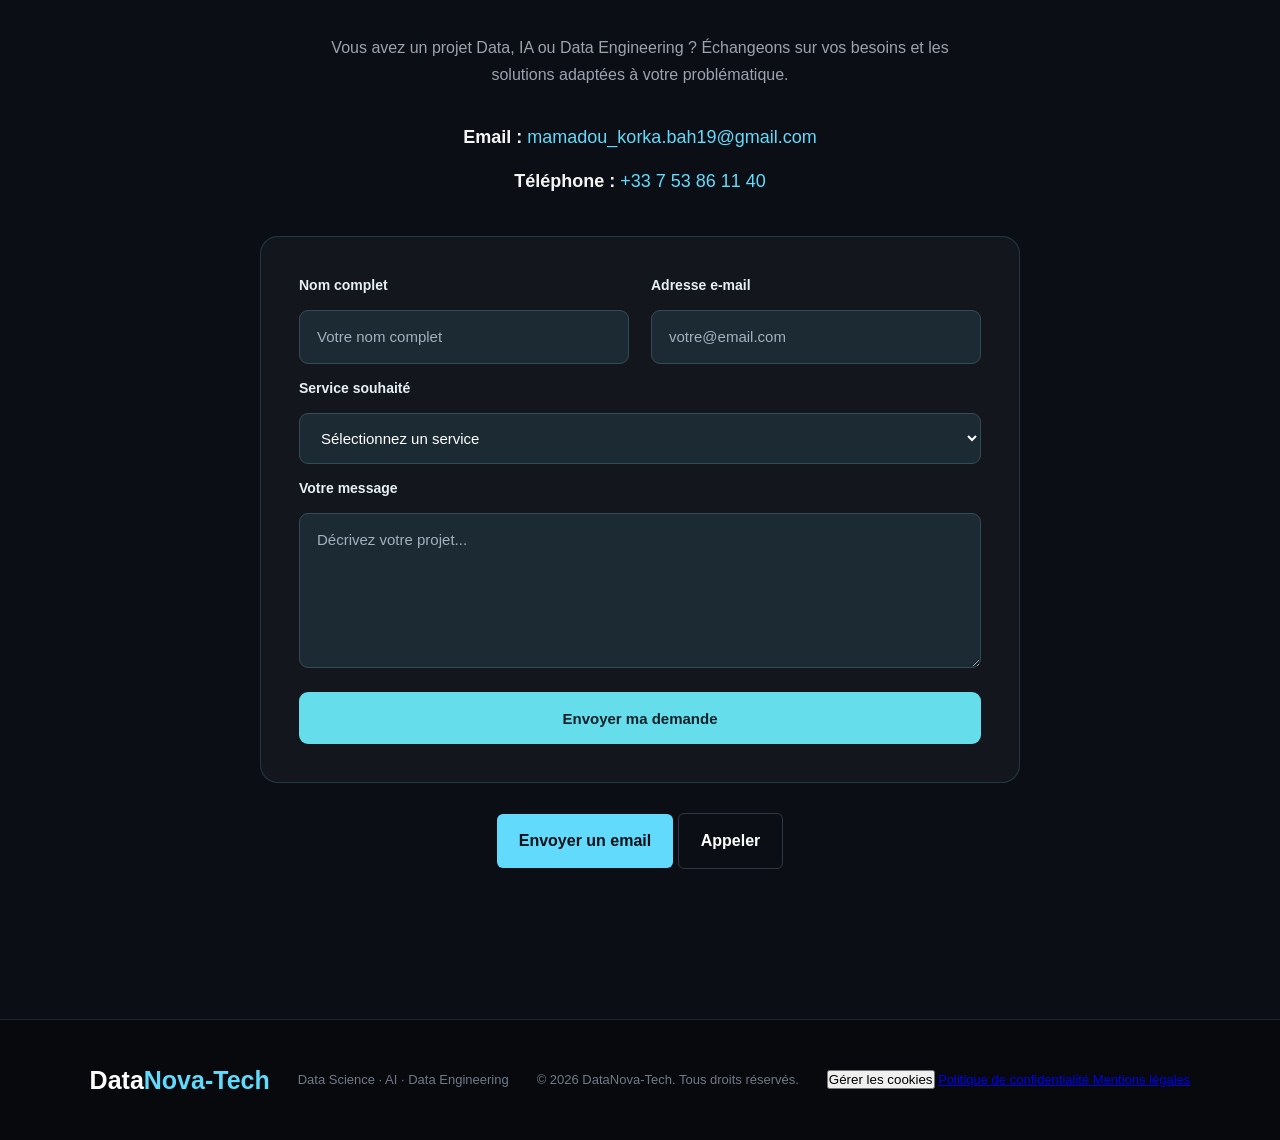
==== commit 25d682d5: "Update index.html" ====
--- a/index.html
+++ b/index.html
@@ -764,6 +764,10 @@
                 Politique de confidentialité
             </a>
 
+            <a href="mentions-legales.html">
+                Mentions légales
+            </a>
+
         </p>
 
     </footer>
